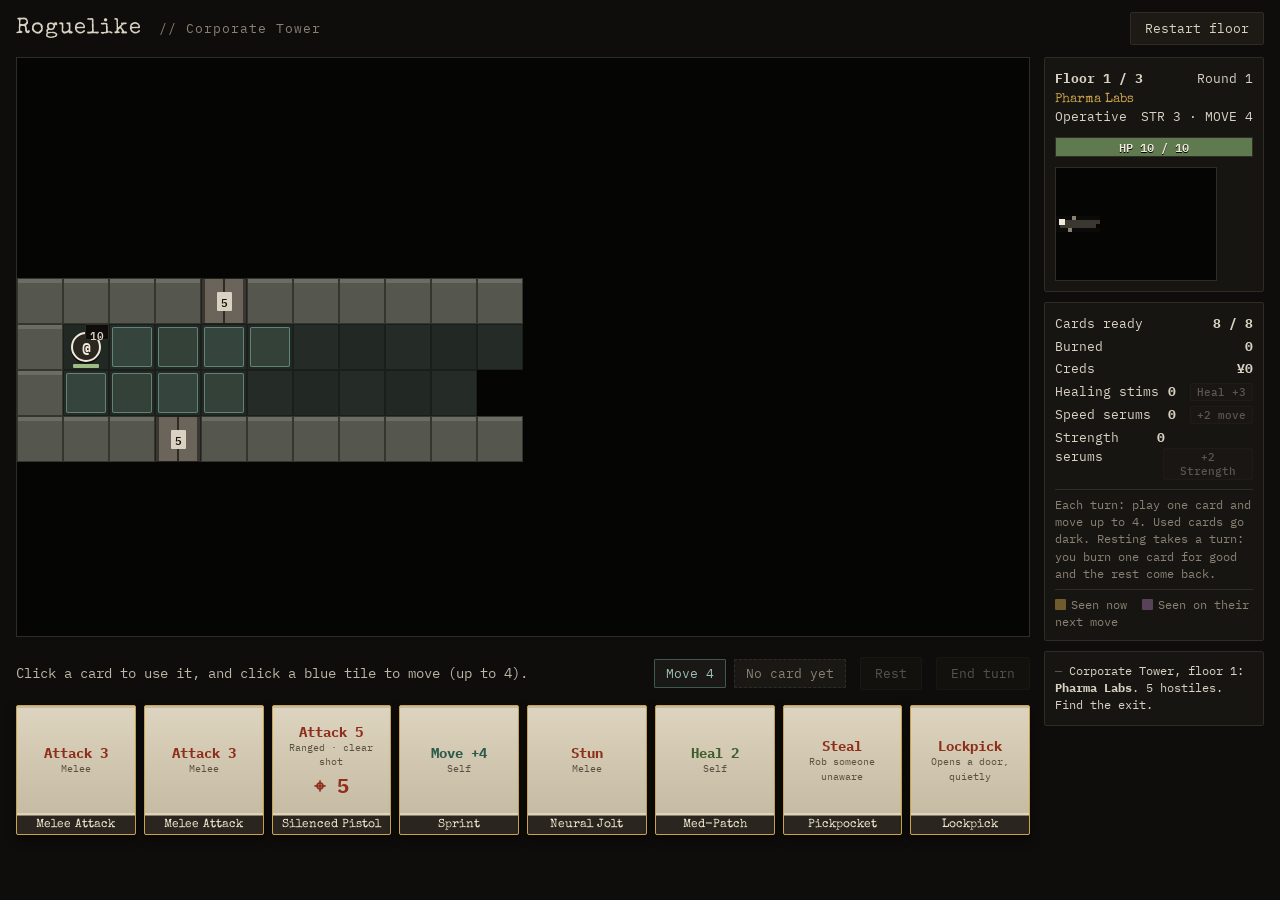
==== index.html @ 81853924 "Split your move over several clicks within a turn Co-Authored-By: Claude Opus 5.5 <noreply@anthropic" ====
<!doctype html>
<html lang="en">
<head>
<meta charset="utf-8">
<meta name="viewport" content="width=device-width, initial-scale=1">
<title>Roguelike</title>
<link rel="preconnect" href="https://fonts.googleapis.com">
<link rel="stylesheet" href="https://fonts.googleapis.com/css2?family=IBM+Plex+Mono:wght@400;500;600;700&family=Special+Elite&display=swap">
<style>
/* Look: a real corporate building seen from above, at night. Concrete, tile, steel; muted bone, rust,
   ochre and verdigris. Colour marks what matters (danger, your options); nothing glows for decoration.
   UI type reads like a typed company dossier. */
:root {
  --T: 46px;
  --bg: #0e0d0b;        /* night, outside the building */
  --panel: #171512;     /* dossier panels */
  --line: #2f2b25;      /* rules, borders */
  --ink: #d9d2c3;       /* bone: main text, you */
  --muted: #8a8172;     /* secondary text */
  --gold: #c9a24a;      /* ochre: picked / ready / loot */
  --blue: #6f9a8b;      /* verdigris: your movement */
  --red: #b5503a;       /* rust: attacks, danger */
  --plum: #7a5a7e;      /* what enemies will see next */
  --mono: "IBM Plex Mono", Consolas, ui-monospace, monospace;
  --type: "Special Elite", "Courier New", Courier, monospace;
  color-scheme: dark;
}
* { box-sizing: border-box; }
body { margin: 0; background: var(--bg); color: var(--ink); font: 14px/1.45 var(--mono); }
#app { max-width: 1400px; margin: 0 auto; padding: 12px 16px; }
header { display: flex; align-items: baseline; gap: 16px; margin-bottom: 12px; }
h1 { font: 400 22px var(--type); margin: 0; letter-spacing: 1px; color: var(--ink); }
h1 span { color: var(--muted); font: 400 13px var(--mono); margin-left: 10px; letter-spacing: 1px; }
.spacer { flex: 1; }

button { font: 13px var(--mono); border-radius: 2px; border: 1px solid var(--line); background: #1d1a16; color: var(--ink); padding: 7px 14px; cursor: pointer; }
button:hover:not(:disabled) { background: #26221c; border-color: var(--muted); }
button:focus-visible { outline: 2px solid var(--gold); outline-offset: 2px; }
button.primary { background: var(--gold); color: #17130a; border-color: var(--gold); font-weight: 600; letter-spacing: .5px; }
button.primary:hover:not(:disabled) { background: #d8b45e; }
button:disabled { opacity: .35; cursor: default; }

/* Board, action bar and cards fill the left; map, stats and log sit in a narrow column on the right. */
#layout { display: grid; grid-template-columns: minmax(0, 1fr) 220px; gap: 14px; align-items: start; }
#viewport { position: relative; width: 100%; height: max(300px, calc(100vh - 320px)); overflow: hidden; background: #0b0a09; border: 1px solid var(--line); }
#board { position: absolute; left: 0; top: 0; display: grid; user-select: none; transition: transform .18s ease-out; }
.tile { width: var(--T); height: var(--T); position: relative; }
.void { background: #0b0a09; }
/* Default: worn office linoleum and poured concrete walls (the light top edge reads as wall height). */
.floor { background: #23211d; box-shadow: inset 0 0 0 1px #1b1916; }
.floor.alt { background: #25231f; }
.wall { background: linear-gradient(#5a564f 0 5px, #46433d 5px); box-shadow: inset 0 0 0 1px #2c2a26; }

/* Floor themes: the building is ordinary; what gets made on each floor is not. */
.theme-pharma .floor { background: #222823; box-shadow: inset 0 0 0 1px #1a1f1b; }
.theme-pharma .floor.alt { background: #252b26; }
.theme-pharma .wall { background: linear-gradient(#6b6d64 0 5px, #55574f 5px); box-shadow: inset 0 0 0 1px #33352f; }
/* Chemical vats: the one thing allowed to glow, because what's inside is not natural. */
.theme-pharma .prop::before { content: ''; position: absolute; inset: 6px; border-radius: 50%; background: radial-gradient(circle at 40% 35%, #b6ff5a, #2fae4a 45%, #0d3a1e 75%); box-shadow: 0 0 0 3px #5d5e57, 0 0 14px rgba(140,255,90,.5); }
.theme-weapons .floor { background: radial-gradient(circle at 70% 30%, #1f1d1a 0 10%, transparent 11%), #2a2724; box-shadow: inset 0 0 0 1px #211f1c; }
.theme-weapons .floor.alt { background: #2c2926; }
.theme-weapons .wall { background: linear-gradient(#5b4a3d 0 5px, #46392f 5px); box-shadow: inset 0 0 0 1px #2a221c; }
/* Munitions crates: olive wood, stencilled stripe. */
.theme-weapons .prop::before { content: ''; position: absolute; inset: 5px; border-radius: 1px; background: linear-gradient(#4d4d2f 0 40%, #c9a24a 40% 52%, #4d4d2f 52%); box-shadow: inset 0 0 0 2px #2f2f1c, 0 2px 0 rgba(0,0,0,.5); }
.theme-droids .floor { background: repeating-linear-gradient(90deg, #24262a 0 3px, #1c1e21 3px 6px); }
.theme-droids .floor.alt { background: repeating-linear-gradient(0deg, #24262a 0 3px, #1c1e21 3px 6px); }
.theme-droids .wall { background: linear-gradient(#5c6066 0 5px, transparent 5px), repeating-linear-gradient(90deg, #45484d 0 4px, #3c3f44 4px 8px); box-shadow: inset 0 0 0 1px #2a2c30; }
/* Dormant droid husks: dull steel, one dim eye. */
.theme-droids .prop::before { content: ''; position: absolute; inset: 7px; border-radius: 40% 40% 20% 20%; background: linear-gradient(#5d6168, #33363b); box-shadow: inset 0 0 0 2px #6d7178, 0 2px 0 rgba(0,0,0,.5); }
.theme-droids .prop::after { content: ''; position: absolute; left: 50%; top: 40%; width: 8px; height: 3px; margin-left: -4px; border-radius: 1px; background: #8a3a2c; }

.tile.vat { display: grid; place-items: center; }
.tile.vat span { position: relative; z-index: 1; font: 600 11px var(--mono); color: #17130a; background: var(--ink); padding: 0 4px; border-radius: 1px; }
/* Steel door in its frame. */
#board .tile.door { background: linear-gradient(90deg, #3a3631 0 4px, #6a645a 4px 48%, #2e2b27 48% 52%, #6a645a 52% calc(100% - 4px), #3a3631 calc(100% - 4px)); box-shadow: inset 0 0 0 1px #24211d; display: grid; place-items: center; }
.tile.door span { font: 600 11px var(--mono); color: #17130a; background: var(--ink); padding: 0 4px; border-radius: 1px; position: relative; z-index: 1; }
.tile.drop { display: grid; place-items: center; }
.tile.drop-stim span, .tile.drop-speed span, .tile.drop-strength span { width: 18px; height: 8px; border-radius: 4px; background: linear-gradient(90deg, var(--pc) 50%, #cfc8b8 50%); box-shadow: 0 1px 0 rgba(0,0,0,.6); transform: rotate(-30deg); }
.tile.drop-stim { --pc: #7fa36a; }
.tile.drop-speed { --pc: #6f9a8b; }
.tile.drop-strength { --pc: #b5503a; }
.tile.drop-gunmod span { width: 18px; height: 10px; border-radius: 1px; background: #8a7a4a; box-shadow: inset 0 0 0 2px #3b3220, 0 1px 0 rgba(0,0,0,.6); }
/* Loot lying in a room shows what it is: a card, a coin (creds), or a vial coloured by potion. */
.tile.loot { display: grid; place-items: center; }
.tile.loot-card span { width: 13px; height: 17px; border-radius: 1px; background: linear-gradient(#ddd4bf 0 70%, #2a251e 70%); box-shadow: 0 0 0 1px #c9a24a, 0 2px 0 rgba(0,0,0,.6); transform: rotate(-8deg); }
.tile.loot-creds span { width: 16px; height: 16px; border-radius: 50%; background: radial-gradient(circle at 40% 35%, #e3c06a, #a37d2c); box-shadow: inset 0 0 0 1px #6b5220, 0 2px 0 rgba(0,0,0,.6); font: 700 10px/16px var(--mono); color: #3b2d10; text-align: center; }
.tile.loot-stim span, .tile.loot-speed span, .tile.loot-strength span { width: 18px; height: 8px; border-radius: 4px; background: linear-gradient(90deg, var(--pc) 50%, #cfc8b8 50%); box-shadow: 0 1px 0 rgba(0,0,0,.6); transform: rotate(-30deg); }
.tile.loot-stim { --pc: #7fa36a; }
.tile.loot-speed { --pc: #6f9a8b; }
.tile.loot-strength { --pc: #b5503a; }
.floorname { font: 400 13px var(--type); color: var(--gold); margin-top: 2px; }
#minimap { display: block; margin-top: 10px; image-rendering: pixelated; border: 1px solid var(--line); max-width: 100%; }
.tile::after { content: ''; position: absolute; inset: 3px; border-radius: 2px; pointer-events: none; }
/* Stairwell out of the floor. */
#board .tile.exit { background: repeating-linear-gradient(0deg, #4a463f 0 5px, #2b2824 5px 9px); box-shadow: inset 0 0 0 2px #7fa36a; display: grid; place-items: center; }
.tile.exit span { font: 700 10px var(--mono); letter-spacing: 1px; color: #e6e0d2; background: #2e3a28; padding: 0 3px; pointer-events: none; }
#board .tile.exit.locked { box-shadow: inset 0 0 0 2px var(--red); }
.tile.exit.locked span { background: #4a2219; font-size: 9px; letter-spacing: .5px; }
.tile.seen::before { content: ''; position: absolute; inset: 0; background: rgba(201,162,74,.16); box-shadow: inset 0 0 0 1px rgba(201,162,74,.22); pointer-events: none; }
.tile.next::before { content: ''; position: absolute; inset: 0; background: rgba(122,90,126,.3); box-shadow: inset 0 0 0 1px rgba(122,90,126,.55); pointer-events: none; }
.tile.reach { cursor: pointer; }
.tile.reach::after { background: rgba(111,154,139,.22); box-shadow: inset 0 0 0 1px rgba(111,154,139,.75); }
.tile.range::after { background: rgba(181,80,58,.12); }
.tile.target { cursor: crosshair; }
.tile.target::after { background: rgba(181,80,58,.32); box-shadow: inset 0 0 0 2px var(--red); }
.tile.preview { cursor: crosshair; }
.tile.preview::after { background: rgba(181,80,58,.45); box-shadow: inset 0 0 0 2px #d98a72; }

#fx { position: absolute; inset: 0; pointer-events: none; }
.unit { position: absolute; width: var(--T); height: var(--T); transition: left .14s linear, top .14s linear, transform .1s ease-out, opacity .35s; z-index: 2; }
/* People seen from above: a dark body with a coloured rim and their letter. */
.token { position: absolute; inset: 8px; border-radius: 50%; display: grid; place-items: center; font: 700 15px var(--mono); color: var(--c); background: #15130f; border: 2px solid var(--c); box-shadow: 0 2px 0 rgba(0,0,0,.6); }
.token b { font-weight: 700; }
.unit.player .token { background: #2a2620; color: #f1ead9; border-color: #f1ead9; }
.eye { position: absolute; left: 50%; top: 50%; width: 0; height: 0; border-left: 5px solid transparent; border-right: 5px solid transparent; border-bottom: 8px solid var(--gold); transform: translate(-50%, -50%) rotate(var(--rot)) translateY(-19px); transition: transform .15s; z-index: 1; }
.unit.aware .eye { border-bottom-color: var(--red); }
.unit.haskey::after { content: 'KEY'; position: absolute; left: -3px; bottom: 7px; padding: 0 3px; border-radius: 1px; background: var(--gold); color: #17130a; font: 700 9px/14px var(--mono); letter-spacing: .5px; z-index: 2; }
.ok { color: #9dbb84; }
.mini-btn { padding: 1px 6px; margin-left: 6px; font: 500 11px var(--mono); }
.buff { font: 500 11px var(--mono); color: #9dbb84; margin: -1px 0 3px; }
.unit.acting .token { box-shadow: 0 0 0 3px var(--ink); }
.unit.hit .token { animation: shake .3s; }
.unit.dead { opacity: 0; }
.hp { position: absolute; left: 10px; right: 10px; bottom: 2px; height: 4px; background: rgba(0,0,0,.7); border-radius: 1px; overflow: hidden; }
.hp i { display: block; height: 100%; background: #9dbb84; transition: width .2s; }
.hpnum { position: absolute; right: 0; top: 0; min-width: 18px; height: 16px; padding: 0 4px; border-radius: 1px; background: #0e0d0b; border: 1px solid var(--line); font: 600 11px var(--mono); display: grid; place-items: center; z-index: 1; }
@keyframes shake { 0%,100% { translate: 0; } 25% { translate: -4px; filter: brightness(1.8); } 75% { translate: 4px; } }

.intent { position: absolute; transform: translate(-50%, calc(-100% + 8px)); background: #1d1a16; color: var(--ink); border: 1px solid #4a4339; border-radius: 1px; padding: 2px 7px; font: 11px/1.25 var(--mono); white-space: nowrap; text-align: center; box-shadow: 0 2px 6px rgba(0,0,0,.6); z-index: 10; transition: left .14s linear, top .14s linear; }
.intent:empty { display: none; }
.intent span { display: block; }
.intent .m { color: #9fc0b3; }
.intent .idle { color: var(--muted); font-style: italic; }
.intent .a { color: #e07a60; font-weight: 600; }
.intent small { color: var(--gold); }
.intent.acting { border-color: var(--gold); }
.intent .stun { color: var(--gold); font-weight: 600; }

.float { position: absolute; transform: translate(-50%, -50%); font: 700 19px var(--mono); pointer-events: none; animation: rise .9s ease-out forwards; z-index: 20; text-shadow: 0 2px 0 #000, 0 0 4px #000; }
.float.dmg { color: #e07a60; }
.float.alert { color: var(--gold); font-size: 28px; }
.float.heal { color: #9dbb84; }
.float.stun { color: var(--gold); font-size: 15px; }
@keyframes rise { from { opacity: 1; margin-top: 0; } to { opacity: 0; margin-top: -36px; } }
.shot { position: absolute; width: 12px; height: 3px; border-radius: 1px; background: #e6dcc0; transform: translate(-50%, -50%); transition: left .2s linear, top .2s linear; z-index: 15; }

#side { display: flex; flex-direction: column; gap: 10px; position: sticky; top: 12px; font-size: 13px; }
#side .panel { padding: 10px; }
.panel { background: var(--panel); border: 1px solid var(--line); border-radius: 2px; padding: 12px; }
.row { display: flex; justify-content: space-between; padding: 2px 0; }
.hpbig { position: relative; height: 20px; margin-top: 8px; background: #0e0d0b; border: 1px solid var(--line); overflow: hidden; }
.hpbig i { position: absolute; inset: 0 auto 0 0; background: #5f7a4f; transition: width .25s; }
.hpbig span { position: relative; display: block; text-align: center; font: 600 12px/18px var(--mono); color: #f1ead9; text-shadow: 0 1px 0 #000; }
.mini { color: var(--muted); font-size: 12px; margin: 0 0 4px; }
.lost { color: #e07a60; }
.note { color: var(--muted); font-size: 12px; margin-top: 6px; border-top: 1px solid var(--line); padding-top: 6px; }
.key { display: inline-block; width: 11px; height: 11px; margin: 0 5px -1px 0; border-radius: 1px; }
.key.seen { background: rgba(201,162,74,.5); }
.key.next { background: rgba(122,90,126,.65); margin-left: 8px; }
.log { font: 12px/1.4 var(--mono); color: var(--muted); max-height: 190px; overflow: hidden; }
.log div::before { content: '— '; color: #5a5348; }
.log div { padding: 1px 0; }
.log div:last-child { color: var(--ink); }

#bar { display: flex; align-items: center; gap: 14px; margin: 14px 0 10px; min-height: 44px; flex-wrap: wrap; }
.hint { flex: 1; color: #bdb5a6; min-width: 260px; }
.hint b { color: var(--ink); font-weight: 600; }
.chips { display: flex; gap: 8px; flex-wrap: wrap; }
.chip { padding: 5px 11px; border-radius: 1px; border: 1px solid var(--line); background: #1a1814; font: 13px var(--mono); }
.chip.atk { border-color: #6e3a2c; color: #e07a60; }
.chip.mv { border-color: #3e5a50; color: #9fc0b3; }
.chip.used { opacity: .4; }
.chip.empty { color: var(--muted); border-style: dashed; }

/* All cards on one row: they shrink to fit instead of wrapping. Cards look like worn index cards. */
#hand { display: flex; gap: 8px; flex-wrap: nowrap; min-height: 132px; }
#hand .card { flex: 1 1 0; min-width: 0; max-width: 136px; height: 130px; }
#hand .card .name { font-size: 12px; white-space: nowrap; overflow: hidden; text-overflow: ellipsis; }
#hand .card .big { font-size: 14px; }
#hand .card .sub { font-size: 10px; }
#hand.locked .card { pointer-events: none; }
/* Cards are worn paper index cards: light faces with dark ink, so they stand out from the dark board. */
.card { width: 136px; height: 150px; border-radius: 2px; background: #cfc5ae; color: #1e1a14; display: flex; flex-direction: column; overflow: hidden; border: 1px solid #8a7f68; box-shadow: 0 4px 10px rgba(0,0,0,.5); cursor: pointer; transition: transform .12s, border-color .12s, filter .2s, opacity .2s; }
.card:hover { transform: translateY(-3px); border-color: #efe6cf; }
.half { flex: 1; padding: 6px; display: flex; flex-direction: column; align-items: center; justify-content: center; border: 2px solid transparent; background: linear-gradient(#ddd4bf, #c6bba3); }
.card.sel { border-color: var(--gold); }
.card.sel .half { border-color: #a37d2c; background: linear-gradient(#ecd9a4, #d6bd7c); }
.card.used { filter: brightness(.45) grayscale(.7); cursor: default; }
.card.used:hover { transform: none; border-color: #8a7f68; }
#hand.burning .card { filter: none; cursor: pointer; }
#hand.burning .card.sel, #hand.burning .card.sel .half { border-color: var(--red); }
#hand.burning .card.sel .half { background: linear-gradient(#e2b7a6, #c98f78); }
/* Turn state at a glance: ready cards pulse while you still need to pick; the row fades once it's used. */
#hand.choose .card:not(.used) { border-color: var(--gold); animation: pick-pulse 1.6s ease-in-out infinite; }
#hand.done .card { opacity: .35; filter: saturate(.4); cursor: default; }
#hand.done .card:hover { transform: none; }
@keyframes pick-pulse { 50% { border-color: #f0d38a; filter: brightness(1.18); } }
button.ready { animation: end-pulse 1.3s ease-in-out infinite; }
@keyframes end-pulse { 50% { background: #e3c06a; box-shadow: 0 0 0 3px rgba(201,162,74,.35); } }
@media (prefers-reduced-motion: reduce) { #hand.choose .card, button.ready { animation: none; } }
.name { text-align: center; font: 400 13px var(--type); background: #2a251e; color: #efe6cf; padding: 3px; border-top: 1px solid #8a7f68; }
.big { font: 700 15px var(--mono); color: #8e2f1c; }
.big.heal { color: #3f5f2c; }
.big.dash { color: #2c5a4b; }
.sub { font-size: 11px; color: #5a5040; text-align: center; }
.sub.heal { color: #3f5f2c; font-weight: 600; font-size: 12px; }
.rangeicon { font: 700 20px var(--mono); margin-top: 2px; color: #8e2f1c; }
.diag { display: grid; grid-template-columns: repeat(5, 9px); gap: 2px; margin-top: 5px; }
.diag i { width: 9px; height: 9px; background: rgba(30,26,20,.1); border-radius: 1px; }
.diag i.me { background: #1e1a14; }
.diag i.hit { background: #8e2f1c; }
.diag i.opt { background: rgba(142,47,28,.4); }

#toast { position: fixed; top: 18px; left: 50%; transform: translateX(-50%); background: var(--panel); border: 1px solid #4a4339; box-shadow: 0 6px 20px rgba(0,0,0,.6); padding: 10px 16px; border-radius: 2px; opacity: 0; transition: opacity .2s; pointer-events: none; z-index: 50; }
#toast.show { opacity: 1; }
#modal { position: fixed; inset: 0; background: rgba(8,7,6,.8); display: grid; place-items: center; z-index: 60; }
#modal[hidden] { display: none; }
#modal .box { background: var(--panel); border: 1px solid #4a4339; padding: 24px 28px; border-radius: 2px; text-align: center; min-width: 300px; box-shadow: 0 20px 50px rgba(0,0,0,.7); }
#modal h2 { margin: 0 0 8px; font: 400 26px var(--type); color: var(--ink); }
#modal p { color: #bdb5a6; margin: 0 0 18px; }
#modal .box.wide { max-width: min(820px, calc(100vw - 32px)); }
.keep-grid { display: flex; flex-wrap: wrap; gap: 10px; justify-content: center; margin-bottom: 10px; }
.keep-grid .card.dropped { filter: brightness(.4) grayscale(.8); }
.keep-grid .card.dropped:hover { filter: brightness(.65) grayscale(.5); }
.keep-count { font: 600 14px var(--mono); color: var(--gold) !important; margin: 0 0 12px !important; }
#modal .reward { display: flex; justify-content: center; margin: -6px 0 20px; pointer-events: none; }
#modal .reward .card { border-color: var(--gold); }

/* Darkness: never seen is black; seen before but out of sight is remembered, dim and colourless. */
.tile.fog { filter: brightness(.42) saturate(.5); }
.tile.unseen { background: #050504 !important; box-shadow: none !important; filter: none; }
.tile.unseen > * { visibility: hidden; }
.tile.unseen::before { display: none; }
.tile.unseen:not(.reach)::after { display: none; }

/* Office furniture, searchable from the next tile. Desks: wood-effect top with a monitor; cabinets: steel drawers. */
.tile.desk::before { content: ''; position: absolute; inset: 6px 4px; border-radius: 1px; background: #5a4a38; box-shadow: inset 0 0 0 1px #3a2f23, 0 2px 0 rgba(0,0,0,.5); }
.tile.desk::after { content: ''; position: absolute; left: 14px; top: 10px; width: 18px; height: 12px; border-radius: 1px; background: #4f6b62; box-shadow: 0 0 0 2px #1d1b18, 0 0 6px rgba(111,154,139,.45); right: auto; bottom: auto; }
.tile.desk.searched::after { background: #1f2422; box-shadow: 0 0 0 2px #1d1b18; }
.tile.cabinet::before { content: ''; position: absolute; inset: 4px 8px; border-radius: 1px; background: repeating-linear-gradient(#6b6e70 0 8px, #4a4c4e 8px 10px); box-shadow: inset 0 0 0 1px #3a3c3e, 0 2px 0 rgba(0,0,0,.5); }
.tile.cabinet.searched::before { background: repeating-linear-gradient(#6b6e70 0 8px, #4a4c4e 8px 10px), #6b6e70; transform: translateY(3px); }
.tile.desk, .tile.cabinet { cursor: zoom-in; }

/* What you read when you search. */
.doc { text-align: left; max-width: 46ch; margin: 0 auto 18px; padding: 14px 16px; border-radius: 1px; font: 13px/1.55 var(--mono); }
.doc p { margin: 8px 0 0; color: inherit; }
.doc-head { font-weight: 600; padding-bottom: 8px; border-bottom: 1px solid currentColor; }
.doc.mail { background: #101512; color: #9fc0b3; border: 1px solid #2c3a34; }
.doc.paper { background: #d8cfb9; color: #2a251e; font-family: var(--type); }

/* Bodies: a dark stain and a slumped shape in the enemy's colour; greyed out once searched. A searched body keeps no KEY tag. */
.corpse { position: absolute; width: var(--T); height: var(--T); z-index: 1; pointer-events: none; }
.corpse::before { content: ''; position: absolute; inset: 9px 6px 7px 8px; border-radius: 45% 55% 40% 60%; background: radial-gradient(ellipse at 50% 55%, rgba(90,18,14,.85), rgba(60,12,10,0) 70%); }
.corpse::after { content: ''; position: absolute; left: 12px; top: 17px; width: 22px; height: 10px; border-radius: 5px; background: #2a2620; border: 2px solid var(--c); transform: rotate(-24deg); opacity: .9; }
.corpse.searched::after { border-color: #5a5348; opacity: .6; }
.corpse.haskey:not(.searched)::before { box-shadow: 0 0 0 2px var(--gold); }

/* Keycard door: heavy steel with a card reader; red light until you hold a keycard, then green. */
#board .tile.keydoor { background: linear-gradient(90deg, #2e2b27 0 4px, #55504a 4px calc(100% - 4px), #2e2b27 calc(100% - 4px)); box-shadow: inset 0 0 0 1px #1d1b18; cursor: pointer; }
.tile.keydoor::before { content: ''; position: absolute; left: 50%; top: 50%; width: 12px; height: 16px; margin: -8px 0 0 -6px; border-radius: 1px; background: #1d1b18; box-shadow: inset 0 0 0 1px #6b6253; }
.tile.keydoor::after { content: ''; position: absolute; left: 50%; top: 50%; width: 6px; height: 4px; margin: -5px 0 0 -3px; right: auto; bottom: auto; border-radius: 1px; background: #c0392b; box-shadow: 0 0 6px #c0392b; }
.tile.keydoor.unlockable::after { background: #7fbf5a; box-shadow: 0 0 6px #7fbf5a; }

/* Floor plan: rooms you haven't been in yet show as a dim blueprint, without what's inside. */
.tile.planned { filter: brightness(.3) grayscale(1); }
.tile.planned > * { visibility: hidden; }
.tile.planned::before, .tile.planned:not(.reach)::after { display: none; }
/* Wall safe: heavy steel box with a dial; a crack of light once it's open. */
.tile.safe::before { content: ''; position: absolute; inset: 7px; border-radius: 2px; background: linear-gradient(#5d6066, #3a3c40); box-shadow: inset 0 0 0 2px #2a2c30, 0 2px 0 rgba(0,0,0,.5); }
.tile.safe::after { content: ''; position: absolute; left: 50%; top: 50%; width: 12px; height: 12px; margin: -6px 0 0 -6px; right: auto; bottom: auto; border-radius: 50%; background: radial-gradient(circle, #c9a24a 0 25%, #8a8172 30% 60%, #3a3c40 65%); }
.tile.safe.searched::before { background: linear-gradient(90deg, #3a3c40 0 70%, #c9a24a 70% 74%, #1d1b18 74%); }
.tile.safe { cursor: pointer; }
/* Keypad door: steel door with an amber keypad. */
#board .tile.codedoor { background: linear-gradient(90deg, #2e2b27 0 4px, #5a554d 4px calc(100% - 4px), #2e2b27 calc(100% - 4px)); box-shadow: inset 0 0 0 1px #1d1b18; cursor: pointer; }
.tile.codedoor::before { content: ''; position: absolute; left: 50%; top: 50%; width: 14px; height: 16px; margin: -8px 0 0 -7px; border-radius: 1px; background: repeating-linear-gradient(90deg, #c9a24a 0 3px, #1d1b18 3px 5px); box-shadow: 0 0 0 2px #1d1b18; opacity: .9; }
.keypad { display: block; margin: 0 auto 14px; width: 9ch; padding: 8px 10px; font: 600 22px var(--mono); letter-spacing: 6px; text-align: center; background: #0e0d0b; color: var(--gold); border: 1px solid #4a4339; border-radius: 2px; }
.keypad.wrong { animation: shake .3s; border-color: var(--red); }
.known-codes { display: flex; flex-wrap: wrap; gap: 6px; justify-content: center; margin-bottom: 16px; }
.keypad-hint { font-size: 12px; }
</style>
</head>
<body>
<div id="app">
  <header>
    <h1>Roguelike <span>// Corporate Tower</span></h1>
    <div class="spacer"></div>
    <button data-act="restart">Restart floor</button>
  </header>
  <div id="layout">
    <main id="main">
      <div id="viewport"><div id="board"></div></div>
      <div id="bar"></div>
      <div id="hand"></div>
    </main>
    <aside id="side"></aside>
  </div>
</div>
<div id="toast"></div>
<div id="modal" hidden></div>

<script>
// ---------- Tuning ----------
const T = 46;
const MAX_HP = 10;

// Attack shapes, written facing "up" (y = -1). Rotated to face the chosen direction.
const SHAPES = {
  arc:  [[-1, -1], [0, -1], [1, -1]],
  line: [[0, -1], [0, -2], [0, -3]],
  cone: [[0, -1], [-1, -2], [0, -2], [1, -2]],
};
const SHAPE_NAMES = { arc: 'Sweep', line: 'Pierce', cone: 'Cone', ring: 'Whirl' };

// How many cards you start every floor with.
const DECK_SIZE = 8;

// Each card is one action. 'self' actions need no target: heal restores HP, move gives extra steps this turn.
// Cards every character starts with: a stun (enemy skips its next turn and can't see), a heal,
// a pickpocket (rob an enemy that hasn't spotted you) and a lockpick (open an adjacent door quietly).
const SHARED_CARDS = [
  { id: 5, name: 'Neural Jolt', action: { type: 'melee', dmg: 0, stun: 1 } },
  { id: 6, name: 'Med-Patch',   action: { type: 'self', heal: 2 } },
  { id: 7, name: 'Pickpocket',  action: { type: 'melee', dmg: 0, steal: true } },
  { id: 8, name: 'Lockpick',    action: { type: 'melee', dmg: 0, pick: true } },
];

// You, the operative. strength = damage of the basic Melee Attack card, move = free steps every turn.
const OPERATIVE = { name: 'Operative', strength: 3, move: 4 };

// Starting deck: 2 Melee Attacks, a silenced pistol, a sprint (a second move: your Move again) and the shared cards above.
// move: 'base' means as many extra steps as your Move stat; moveBonus adds steps on top.
const startingDeck = ch => [
  ...[1, 2].map(id => ({ id, name: 'Melee Attack', action: { type: 'melee', dmg: ch.strength, str: true } })),
  { id: 3, name: 'Silenced Pistol', action: { type: 'ranged', dmg: 5, range: 5 } },
  { id: 4, name: 'Sprint',          action: { type: 'self', move: 'base' } },
  ...SHARED_CARDS,
];

// After each floor you get one random card from here that you don't already own.
const REWARD_CARDS = [
  { id: 11, name: 'Mono-Katana',  action: { type: 'melee', dmg: 4 } },
  { id: 12, name: 'Smartpistol',  action: { type: 'ranged', dmg: 2, range: 4 } },
  { id: 13, name: 'Arc Blade',    action: { type: 'shape', shape: 'arc', dmg: 3 } },
  { id: 14, name: 'Rail Spike',   action: { type: 'shape', shape: 'line', dmg: 3 } },
  { id: 15, name: 'EMP Pulse',    action: { type: 'shape', shape: 'ring', dmg: 0, stun: 1 } },
  { id: 16, name: 'Smart Rifle',  action: { type: 'ranged', dmg: 3, range: 5 } },
  { id: 17, name: 'Overclock',    action: { type: 'self', move: 'base', moveBonus: 2 } },
  { id: 18, name: 'Scattergun',   action: { type: 'shape', shape: 'cone', dmg: 2 } },
  { id: 20, name: 'Taser Dart',   action: { type: 'ranged', dmg: 0, stun: 1, range: 4 } },
  { id: 21, name: 'Nano-Stim',    action: { type: 'self', heal: 4 } },
];

// What a successful pickpocket finds (the rest of the time: nothing). A potion is one of the three below, equally likely.
const LOOT_ODDS = { card: 0.15, creds: 0.3, potion: 0.3 };
const STIM_HEAL = 3;

// Serums: drink one and the bonus lasts this turn plus the next ones, `turns` turns in all.
// The strength serum raises your basic Strength, so it boosts Melee Attacks (the cards that use Strength).
const SERUMS = {
  speed:    { name: 'Speed serum',    bonus: 2, desc: 'move',     turns: 3 },
  strength: { name: 'Strength serum', bonus: 2, desc: 'Strength', turns: 5 },
};

// Every hit (yours and enemies') has this chance to land 1 off its listed damage, half up and half down.
const DMG_VARIANCE = 0.5;
const rollDmg = n => {
  if (n <= 0) return 0;
  const r = Math.random();
  return Math.max(1, n + (r < DMG_VARIANCE / 2 ? -1 : r < DMG_VARIANCE ? 1 : 0));
};

// Doors ('+' on the map) block movement and sight until smashed (DOOR_HP) or lockpicked.
const DOOR_HP = 5;

// Furniture you can smash with damaging attacks, per floor theme. Each one leaves a pickup on its tile:
// walk over it to take it. Floors not listed here have furniture that can't be broken.
const BREAKABLES = {
  pharma:  { name: 'vat',   hp: 4, drop: 'potion' },
  weapons: { name: 'crate', hp: 6, drop: 'gunmod' },
};

// Gun mods (from crates) add +1 damage each to every gun card (ranged attacks), up to GUN_MOD_MAX.
const GUN_MOD_MAX = 3;
const gunBonus = s => s.type === 'ranged' && s.dmg > 0 ? run.gunMods : 0;

// Floors (0-based) whose exit is locked until you take the keycard from the enemy carrying it.
const KEYCARD_FLOORS = new Set([1, 2]);

// Hitting an enemy that hasn't spotted you multiplies the damage.
const BACKSTAB_MULT = 2;

// Each round an alerted enemy rolls one of its intents. atk 0 = move only. range = ranged attack.
// Unaware enemies patrol `patrol` steps per turn (0 = stands guard and turns), seeing `vision` tiles ahead.
const ENEMY_TYPES = {
  g: { name: 'Ganger',   glyph: 'G', hp: 6,  color: '#b5563a', vision: 4, patrol: 2, intents: [{ move: 3, atk: 2 }, { move: 2, atk: 3 }, { move: 4, atk: 1 }] },
  d: { name: 'Drone',    glyph: 'D', hp: 4,  color: '#a8925a', vision: 5, patrol: 2, intents: [{ move: 2, atk: 2, range: 4 }, { move: 1, atk: 3, range: 5 }, { move: 3, atk: 1, range: 4 }] },
  e: { name: 'Enforcer', glyph: 'E', hp: 10, color: '#8a6a8e', vision: 3, patrol: 0, intents: [{ move: 2, atk: 4 }, { move: 1, atk: 5 }, { move: 4, atk: 0 }] },
};

// The corporate tower: three generated floors. Each floor is one rectangular office building: a grid of
// two-wide corridors, with the blocks between them cut into rooms by walls one tile thick. A fixed seed means
// the same layout every time you play that floor. vCorridors = north-south corridors crossing the east-west
// one, extraDoors = chance each extra wall between two spaces also gets a door (more routes around),
// enemyChance / lootChance = chance a room has a person / a cache, guards = extra corridor patrols, mix = enemy letters,
// loot = odds for what a cache holds.
// Walking distance from the start to the exit: about 15 turns at Move 3.
const EXIT_STEPS = 45;

const FLOORS = [
  { name: 'Pharma Labs',     theme: 'pharma',  cache: 'a medicine cabinet', seed: 1101, w: 40, h: 28, vCorridors: 2,
    extraDoors: 0.3, enemyChance: 0.35, lootChance: 0.6, guards: 1, mix: 'ggd',   loot: { card: 0.15, creds: 0.25, potion: 0.6 } },
  { name: 'Weapons Foundry', theme: 'weapons', cache: 'a weapons locker',   seed: 2202, w: 46, h: 30, vCorridors: 2,
    extraDoors: 0.3, enemyChance: 0.45, lootChance: 0.5, guards: 2, mix: 'gggde', loot: { card: 0.35, creds: 0.4, potion: 0.25 } },
  { name: 'Droid Assembly',  theme: 'droids',  cache: 'a parts bin',        seed: 3303, w: 50, h: 34, vCorridors: 3,
    extraDoors: 0.3, enemyChance: 0.45, lootChance: 0.45, guards: 3, mix: 'gddde', loot: { card: 0.2, creds: 0.45, potion: 0.35 } },
];

function mulberry32(a) {
  return () => {
    a = a + 0x6D2B79F5 | 0;
    let t = Math.imul(a ^ a >>> 15, 1 | a);
    t = t + Math.imul(t ^ t >>> 7, 61 | t) ^ t;
    return ((t ^ t >>> 14) >>> 0) / 4294967296;
  };
}

// Builds a floor as map rows: # wall, . floor, + door, o floor-themed furniture (blocks movement and sight),
// K desk with a computer and F filing cabinet (solid; search them from next door), $ loot cache,
// L keycard door, C keypad door, S wall safe, P player, X exit (the lift up), g/d/e enemies (ganger, drone, enforcer).
function generateFloor(f) {
  const rng = mulberry32(f.seed);
  const ri = (a, b) => a + Math.floor(rng() * (b - a + 1)), pick = a => a[Math.floor(rng() * a.length)];
  const W = f.w, H = f.h;
  const g = Array.from({ length: H }, (_, y) =>
    Array.from({ length: W }, (_, x) => x === 0 || y === 0 || x === W - 1 || y === H - 1 ? '#' : '.'));
  const wallLine = (x0, y0, x1, y1) => { for (let y = y0; y <= y1; y++) for (let x = x0; x <= x1; x++) g[y][x] = '#'; };

  // Corridors: one east-west through the middle and vCorridors north-south ones, all two tiles wide.
  const isCorr = Array.from({ length: H }, () => Array(W).fill(false));
  const hy = (H >> 1) - 1, vxs = [];
  for (let x = 1; x < W - 1; x++) isCorr[hy][x] = isCorr[hy + 1][x] = true;
  for (let k = 1; k <= f.vCorridors; k++) {
    const vx = Math.round(k * W / (f.vCorridors + 1)) - 1 + ri(-1, 1);
    vxs.push(vx);
    for (let y = 1; y < H - 1; y++) isCorr[y][vx] = isCorr[y][vx + 1] = true;
  }

  // Blocks between corridors: wall off each side that faces a corridor, then cut the rest into rooms.
  const split = (x0, y0, x1, y1) => {
    const w = x1 - x0 + 1, h = y1 - y0 + 1, canV = w >= 7, canH = h >= 7;
    if (!(w > 10 || h > 8 || (w * h > 45 && rng() < 0.5)) || (!canV && !canH)) return;
    if (canV && (!canH || w > h || (w === h && rng() < 0.5))) {
      const sx = ri(x0 + 3, x1 - 3);
      wallLine(sx, y0, sx, y1); split(x0, y0, sx - 1, y1); split(sx + 1, y0, x1, y1);
    } else {
      const sy = ri(y0 + 3, y1 - 3);
      wallLine(x0, sy, x1, sy); split(x0, y0, x1, sy - 1); split(x0, sy + 1, x1, y1);
    }
  };
  const segs = (n, cuts) => {
    const out = [];
    let a = 1;
    for (const c of cuts) { out.push([a, c - 1]); a = c + 2; }
    out.push([a, n - 2]);
    return out;
  };
  for (const [bx0, bx1] of segs(W, vxs)) for (const [by0, by1] of segs(H, [hy])) {
    let x0 = bx0, x1 = bx1, y0 = by0, y1 = by1;
    if (bx0 > 1) { wallLine(bx0, by0, bx0, by1); x0++; }
    if (bx1 < W - 2) { wallLine(bx1, by0, bx1, by1); x1--; }
    if (by0 > 1) { wallLine(bx0, by0, bx1, by0); y0++; }
    if (by1 < H - 2) { wallLine(bx0, by1, bx1, by1); y1--; }
    split(x0, y0, x1, y1);
  }

  // Label the open spaces: the corridor network is one space, every room is its own.
  const region = Array.from({ length: H }, () => Array(W).fill(-1)), spaces = [];
  for (let y = 1; y < H - 1; y++) for (let x = 1; x < W - 1; x++) {
    if (g[y][x] !== '.' || region[y][x] >= 0) continue;
    const id = spaces.length, cells = [[x, y]];
    region[y][x] = id;
    for (let i = 0; i < cells.length; i++) {
      const [cx, cy] = cells[i];
      for (const [dx, dy] of DIRS) {
        const nx = cx + dx, ny = cy + dy;
        if (g[ny][nx] === '.' && region[ny][nx] < 0) { region[ny][nx] = id; cells.push([nx, ny]); }
      }
    }
    const xs = cells.map(c => c[0]), ys = cells.map(c => c[1]);
    const x0 = Math.min(...xs), y0 = Math.min(...ys), x1 = Math.max(...xs), y1 = Math.max(...ys);
    spaces.push({ id, cells, corridor: cells.some(([cx, cy]) => isCorr[cy][cx]),
      x: x0, y: y0, w: x1 - x0 + 1, h: y1 - y0 + 1, cx: (x0 + x1) >> 1, cy: (y0 + y1) >> 1 });
  }

  // Doors go in straight wall tiles between two different spaces. Every space gets connected (a random
  // spanning tree), plus some extra connections for alternate routes. A quarter are open doorways.
  const cand = new Map();
  for (let y = 1; y < H - 1; y++) for (let x = 1; x < W - 1; x++) {
    if (g[y][x] !== '#') continue;
    for (const [dx, dy] of [[1, 0], [0, 1]]) {
      const a = region[y - dy][x - dx], b = region[y + dy][x + dx];
      if (a < 0 || b < 0 || a === b || g[y - dx][x - dy] !== '#' || g[y + dx][x + dy] !== '#') continue;
      const k = Math.min(a, b) + ',' + Math.max(a, b);
      if (!cand.has(k)) cand.set(k, []);
      cand.get(k).push([x, y]);
    }
  }
  const edges = [...cand.keys()];
  for (let i = edges.length - 1; i > 0; i--) { const j = Math.floor(rng() * (i + 1)); [edges[i], edges[j]] = [edges[j], edges[i]]; }
  const parent = spaces.map((_, i) => i), find = i => parent[i] === i ? i : (parent[i] = find(parent[i]));
  const degree = spaces.map(() => 0), used = new Set();
  const connect = k => {
    const [a, b] = k.split(',').map(Number);
    const [x, y] = pick(cand.get(k));
    g[y][x] = rng() < 0.75 ? '+' : '.';
    degree[a]++; degree[b]++; used.add(k);
  };
  for (const k of edges) {
    const [a, b] = k.split(',').map(Number), ra = find(a), rb = find(b);
    if (ra === rb && rng() >= f.extraDoors) continue;
    parent[ra] = rb;
    connect(k);
  }
  // Dead ends are fine for closets; anything bigger gets a second way out when its walls allow one.
  spaces.forEach((s, i) => {
    if (s.corridor || degree[i] !== 1 || s.w * s.h < 16) return;
    const extra = edges.find(k => !used.has(k) && k.split(',').map(Number).includes(i));
    if (extra) connect(extra);
  });

  // Start in the main corridor at the west end, with doors and branches in reach right away.
  // The exit goes in the room whose walking distance is closest to EXIT_STEPS.
  const rooms = spaces.filter(s => !s.corridor);
  const start = { cx: 1, cy: hy };
  const dist = Array.from({ length: H }, () => Array(W).fill(-1)), q = [[start.cx, start.cy]];
  dist[start.cy][start.cx] = 0;
  while (q.length) {
    const [x, y] = q.shift();
    for (const [dx, dy] of DIRS) {
      const nx = x + dx, ny = y + dy;
      if (g[ny][nx] === '#' || dist[ny][nx] >= 0) continue;
      dist[ny][nx] = dist[y][x] + 1; q.push([nx, ny]);
    }
  }
  const off = r => Math.abs(dist[r.cy][r.cx] - EXIT_STEPS);
  const exitRoom = rooms.filter(r => r !== start).reduce((a, b) => off(b) < off(a) ? b : a);
  g[start.cy][start.cx] = 'P';
  g[exitRoom.cy][exitRoom.cx] = 'X';

  // Keycard floors: every way into the lift room becomes a keycard door, plus up to two dead-end side rooms.
  // Only rooms you can do without are sealed, so a keycard door can never trap you.
  const openings = r => {
    const out = [];
    for (let x = r.x; x < r.x + r.w; x++) out.push([x, r.y - 1], [x, r.y + r.h]);
    for (let y = r.y; y < r.y + r.h; y++) out.push([r.x - 1, y], [r.x + r.w, y]);
    return out.filter(([x, y]) => g[y][x] === '+' || g[y][x] === '.');
  };
  if (KEYCARD_FLOORS.has(FLOORS.indexOf(f))) {
    for (const [x, y] of openings(exitRoom)) g[y][x] = 'L';
    const deadEnds = rooms.filter(r => r !== exitRoom && openings(r).length === 1);
    for (let i = 0; i < 2 && deadEnds.length; i++) {
      // (its one doorway may already be a keycard door, if it opens into the lift room)
      const o = openings(deadEnds.splice(Math.floor(rng() * deadEnds.length), 1)[0])[0];
      if (o) g[o[1]][o[0]] = 'L';
    }
  }
  // One room per floor gets keypad doors on all its ways in; the code is written down somewhere on the floor.
  // Only a room you can do without: with it sealed, every other room must still be reachable from the start.
  const reachableWithout = sealed => {
    const seenR = new Set([key(start.cx, start.cy)]), stack = [[start.cx, start.cy]];
    while (stack.length) {
      const [x, y] = stack.pop();
      for (const [dx, dy] of DIRS) {
        const nx = x + dx, ny = y + dy, k = key(nx, ny);
        if (g[ny][nx] === '#' || seenR.has(k)) continue;
        seenR.add(k); stack.push([nx, ny]);
      }
    }
    return rooms.every(r => r === sealed || seenR.has(key(r.cx, r.cy)));
  };
  for (const r of [...rooms].sort(() => rng() - 0.5)) {
    const ways = openings(r);
    if (r === exitRoom || !ways.length || ways.length > 2) continue;
    const before = ways.map(([x, y]) => g[y][x]);
    for (const [x, y] of ways) g[y][x] = '#';
    const ok = reachableWithout(r);
    ways.forEach(([x, y], i) => { g[y][x] = ok ? 'C' : before[i]; });
    if (ok) break;
  }
  const safeRooms = [...rooms].sort(() => rng() - 0.5).slice(0, ri(1, 2));

  const freeTile = r => {
    for (let i = 0; i < 60; i++) {
      const x = ri(r.x, r.x + r.w - 1), y = ri(r.y, r.y + r.h - 1);
      if (g[y][x] === '.') return [x, y];
    }
    return null;
  };
  // Lone blocks with open floor all around give cover but never block a doorway or cut a room in two.
  const loneSpot = r => {
    const x = ri(r.x + 1, r.x + r.w - 2), y = ri(r.y + 1, r.y + r.h - 2);
    for (let dy = -1; dy <= 1; dy++) for (let dx = -1; dx <= 1; dx++) if (g[y + dy][x + dx] !== '.') return null;
    return [x, y];
  };
  // A cabinet stands against a plain stretch of wall (no door beside it), and only if the room stays connected.
  const roomConnected = r => {
    const open = [];
    for (let y = r.y; y < r.y + r.h; y++) for (let x = r.x; x < r.x + r.w; x++) if (!'#oKFS'.includes(g[y][x])) open.push(key(x, y));
    if (!open.length) return true;
    const seenCells = new Set([open[0]]), stack = [open[0]];
    while (stack.length) {
      const [x, y] = unkey(stack.pop());
      for (const [dx, dy] of DIRS) {
        const k = key(x + dx, y + dy);
        if (open.includes(k) && !seenCells.has(k)) { seenCells.add(k); stack.push(k); }
      }
    }
    return seenCells.size === open.length;
  };
  const wallSpot = r => {
    const side = ri(0, 3);
    const x = side === 0 ? r.x : side === 1 ? r.x + r.w - 1 : ri(r.x, r.x + r.w - 1);
    const y = side === 2 ? r.y : side === 3 ? r.y + r.h - 1 : ri(r.y, r.y + r.h - 1);
    if (g[y][x] !== '.') return null;
    for (let dy = -1; dy <= 1; dy++) for (let dx = -1; dx <= 1; dx++) {
      const c = g[y + dy][x + dx];
      if ('+LC'.includes(c) || ((dx || dy) && c === '.' && (y + dy < r.y || y + dy >= r.y + r.h || x + dx < r.x || x + dx >= r.x + r.w))) return null;
    }
    return [x, y];
  };
  for (const r of rooms) {
    // Office furniture: desks with computers in the middle, a filing cabinet or two against the walls,
    // and a little of whatever this floor makes.
    const area = r.w * r.h;
    for (let i = 0; i < Math.max(1, Math.floor(area / 14)); i++) { const p = loneSpot(r); if (p) g[p[1]][p[0]] = 'K'; }
    for (let i = 0; i < (area >= 20 ? 2 : 1); i++) {
      const p = wallSpot(r);
      if (!p) continue;
      g[p[1]][p[0]] = 'F';
      if (!roomConnected(r)) g[p[1]][p[0]] = '.';
    }
    for (let i = 0; i < Math.floor(area / 18); i++) { const p = loneSpot(r); if (p) g[p[1]][p[0]] = 'o'; }
    // A wall safe, opened with a code found elsewhere on the floor.
    for (let i = 0; i < 6 && safeRooms.includes(r); i++) {
      const p = wallSpot(r);
      if (!p) continue;
      g[p[1]][p[0]] = 'S';
      if (roomConnected(r)) break;
      g[p[1]][p[0]] = '.';
    }
    const n = (rng() < f.enemyChance ? 1 : 0) + (r === exitRoom ? 1 : 0);
    for (let i = 0; i < n; i++) { const p = freeTile(r); if (p) g[p[1]][p[0]] = pick([...f.mix]); }
    const p = freeTile(r);
    if (p && rng() < f.lootChance) g[p[1]][p[0]] = '$';
  }
  const far = spaces.filter(s => s.corridor).flatMap(s => s.cells)
    .filter(([x, y]) => g[y][x] === '.' && Math.abs(x - start.cx) + Math.abs(y - start.cy) > 10);
  for (let i = 0; i < f.guards && far.length; i++) {
    const [x, y] = far.splice(Math.floor(rng() * far.length), 1)[0];
    g[y][x] = pick([...f.mix]);
  }
  return g.map(row => row.join(''));
}

const DIRS = [[0, -1], [1, 0], [0, 1], [-1, 0]];

// ---------- Helpers ----------
const $ = s => document.querySelector(s);
const sleep = ms => new Promise(r => setTimeout(r, ms));
// Animation delay that's skipped while an off-screen enemy acts, so big floors don't drag.
const pause = ms => sleep(S.fast ? 0 : ms);
const key = (x, y) => x + ',' + y;
const unkey = k => k.split(',').map(Number);
const MAPS = FLOORS.map(generateFloor);
const manh = (a, b) => Math.abs(a.x - b.x) + Math.abs(a.y - b.y);
const doorAt = (x, y) => S.doors.has(key(x, y));
const vatAt = (x, y) => S.vats.has(key(x, y));
// Solid for movement and sight: walls, furniture and closed doors.
const isWall = (x, y) => x < 0 || y < 0 || x >= S.w || y >= S.h || S.walls[y][x] || doorAt(x, y) || S.keyDoors.has(key(x, y)) || S.codeDoors.has(key(x, y));
const enemyAt = (x, y) => S.enemies.find(e => e.hp > 0 && e.x === x && e.y === y);
const isDirectional = s => s.type === 'shape' && s.shape !== 'ring';
const nameOf = u => u.id === 'p' ? 'You' : ENEMY_TYPES[u.kind].name;

function bfs(sx, sy, pass, maxD = Infinity) {
  const dist = new Map([[key(sx, sy), 0]]), prev = new Map(), q = [[sx, sy]];
  while (q.length) {
    const [x, y] = q.shift(), d = dist.get(key(x, y));
    if (d >= maxD) continue;
    for (const [dx, dy] of DIRS) {
      const nx = x + dx, ny = y + dy, k = key(nx, ny);
      if (dist.has(k) || !pass(nx, ny)) continue;
      dist.set(k, d + 1); prev.set(k, key(x, y)); q.push([nx, ny]);
    }
  }
  return { dist, prev };
}

function pathTo(prev, sx, sy, tx, ty) {
  const path = [], start = key(sx, sy);
  for (let k = key(tx, ty); k !== start; k = prev.get(k)) path.push(unkey(k));
  return path.reverse();
}

// Line of sight: sample along the line between tile centers; walls block, units don't.
// The target tile itself doesn't count, so you can shoot at a door.
function los(a, b) {
  const x0 = a.x + .5, y0 = a.y + .5, x1 = b.x + .5, y1 = b.y + .5;
  const n = Math.ceil(Math.hypot(x1 - x0, y1 - y0) * 6);
  for (let i = 1; i < n; i++) {
    const t = i / n, x = Math.floor(x0 + (x1 - x0) * t), y = Math.floor(y0 + (y1 - y0) * t);
    if ((x !== b.x || y !== b.y) && isWall(x, y)) return false;
  }
  return true;
}

function rot(x, y, [dx, dy]) {
  if (dy === -1) return [x, y];
  if (dx === 1) return [-y, x];
  if (dy === 1) return [-x, -y];
  return [y, -x];
}

// Tiles an attack can reach (floor, or a door). With no dir, directional shapes return the union of all four facings.
function atkTiles(s, from, dir) {
  const out = [], seen = new Set();
  const add = (x, y) => {
    const k = key(x, y);
    if ((isWall(x, y) && !doorAt(x, y) && !vatAt(x, y)) || seen.has(k) || (x === from.x && y === from.y)) return;
    seen.add(k); out.push({ x, y });
  };
  if (s.type === 'self') return out;
  if (s.type === 'melee') DIRS.forEach(([dx, dy]) => add(from.x + dx, from.y + dy));
  else if (s.type === 'ranged') {
    for (let y = from.y - s.range; y <= from.y + s.range; y++) for (let x = from.x - s.range; x <= from.x + s.range; x++) {
      const d = manh({ x, y }, from);
      if (d >= 1 && d <= s.range && los(from, { x, y })) add(x, y);
    }
  } else if (s.shape === 'ring') {
    for (let dy = -1; dy <= 1; dy++) for (let dx = -1; dx <= 1; dx++) add(from.x + dx, from.y + dy);
  } else {
    for (const d of dir ? [dir] : DIRS) {
      for (const [sx, sy] of SHAPES[s.shape]) {
        const [rx, ry] = rot(sx, sy, d), x = from.x + rx, y = from.y + ry;
        if (s.shape === 'line' && isWall(x, y)) { add(x, y); break; }
        add(x, y);
      }
    }
  }
  return out;
}

const turnRight = ([dx, dy]) => [-dy, dx];
const turnLeft = ([dx, dy]) => [dy, -dx];

// Vision cone: up to `vision` tiles ahead, widening by one tile to each side every two tiles. Walls block.
function visionTiles(e) {
  if (e.stunned) return [];
  const [fx, fy] = e.facing, [px, py] = turnRight(e.facing), out = [];
  for (let f = 1; f <= ENEMY_TYPES[e.kind].vision; f++) {
    const w = Math.floor(f / 2);
    for (let l = -w; l <= w; l++) {
      const x = e.x + fx * f + px * l, y = e.y + fy * f + py * l;
      if (!isWall(x, y) && los(e, { x, y })) out.push({ x, y });
    }
  }
  return out;
}
const sees = (e, u) => visionTiles(e).some(t => t.x === u.x && t.y === u.y);

// Start facing an open direction that doesn't already see the player.
function initFacing(e) {
  const ok = DIRS.filter(d => { e.facing = d; return !sees(e, S.player) && !isWall(e.x + d[0], e.y + d[1]); });
  const pool = ok.length ? ok : DIRS;
  e.facing = pool[Math.floor(Math.random() * pool.length)];
}

function rollIntent(e) {
  const opts = ENEMY_TYPES[e.kind].intents;
  e.intent = opts[Math.floor(Math.random() * opts.length)];
}

function alertEnemy(e) {
  if (e.alerted) return;
  e.alerted = true;
  const dx = S.player.x - e.x, dy = S.player.y - e.y;
  e.facing = Math.abs(dx) >= Math.abs(dy) ? [Math.sign(dx), 0] : [0, Math.sign(dy)];
  // Spotted during your turn: it acts this enemy phase. Spotted on its own turn: it acts next round.
  if (S.phase === 'enemy') { e.intent = null; e.fresh = true; } else rollIntent(e);
  floatText(e, '!', 'alert');
  log(`${nameOf(e)} spotted you!`);
  renderUnits(); renderOverlays();
}

function checkSight() {
  for (const e of S.enemies) if (!e.alerted && sees(e, S.player)) alertEnemy(e);
}

const moveReach = n => bfs(S.player.x, S.player.y, (x, y) => !isWall(x, y) && !enemyAt(x, y), n);
const reachTiles = n => [...moveReach(n).dist.keys()].filter(k => k !== key(S.player.x, S.player.y)).map(k => { const [x, y] = unkey(k); return { x, y }; });

function dirTo(x, y) {
  const dx = x - S.player.x, dy = y - S.player.y;
  if (!dx && !dy) return null;
  return Math.abs(dx) >= Math.abs(dy) ? [Math.sign(dx), 0] : [0, Math.sign(dy)];
}

// Steps a move card gives: your Move stat for 'base', plus any bonus.
const cardMove = s => (s.move === 'base' ? (run ? run.char.move : OPERATIVE.move) : s.move || 0) + (s.moveBonus || 0);
const atkName = s => [s.dmg ? `Attack ${s.dmg + (run ? gunBonus(s) : 0) + (s.str && S ? serumBonus("strength") : 0)}` : '', s.stun ? 'Stun' : '', s.steal ? 'Steal' : '', s.pick ? 'Lockpick' : '', s.move ? `Move +${cardMove(s)}` : '', s.heal ? `Heal ${s.heal}` : '']
  .filter(Boolean).join(' + ');
const atkLabel = s => `${atkName(s)} · ${s.type === 'self' ? 'Self' : s.type === 'melee' ? 'Melee' : s.type === 'ranged' ? 'Range ' + s.range : SHAPE_NAMES[s.shape]}`;

// ---------- State ----------
let S = null;
let deck = [];  // the run's deck; set by the character you pick, grows as you find cards
let run = null;  // the character you play plus loot that carries across floors
const unitEls = new Map();

// ---------- Office furniture you can search ----------
// Desks have a computer with an email on it; filing cabinets hold a document, sometimes nothing.
// Mostly it's ordinary office life; now and then something worse shows through. Loot is rare.
const EMAILS = [
  { from: 'Facilities', subject: 'Fridge on this floor', body: 'Whoever left the unlabelled container on the bottom shelf: it has started to move. Please collect it by Friday or it will be disposed of per Biohazard Protocol 4.' },
  { from: 'HR — Wellness Team', subject: 'Mandatory Gratitude Week', body: 'This week, every employee will log three moments of gratitude in the portal. Gratitude is tracked. Your neural lace will remind you hourly.' },
  { from: 'D. Marsh', subject: 'RE: RE: RE: printer', body: 'It is printing the same page again. Nobody sent it. It is just the word "below" over and over. I have unplugged it twice.' },
  { from: 'IT Service Desk', subject: 'Ticket #44812 closed', body: 'Your report of "voices in the server room" has been closed as Working As Intended. Please do not open the server room.' },
  { from: 'Payroll', subject: 'Your deductions', body: 'This month: tax, pension, implant lease (installment 31 of 240), and the usual tithe. Questions about the tithe are not answered by Payroll.' },
  { from: 'K. Oyelaran', subject: 'lunch?', body: 'Same place as usual? Not the cafeteria. They changed the menu again and nobody will say what the protein is.' },
  { from: 'Office of the Board', subject: 'Quarterly gathering', body: 'Senior staff will gather on the thirteenth floor at midnight. Wear the grey robes. Bring nothing that remembers your name.' },
  { from: 'R&D Pharmacology', subject: 'Batch 7 results', body: 'Compound shows 94% compliance in test subjects. Side effects: mild euphoria, loss of appetite, subjects report a man standing behind them. Proceeding to trials.' },
  { from: 'Security', subject: 'Badge access reminder', body: 'Sublevel B access is suspended until further notice. If your badge opens it anyway, report to Security immediately and do not go in.' },
  { from: 'M. Varga', subject: 'Leaving do', body: 'Cake in the break room at 4 for Petra, who is "moving to the countryside". She did not say goodbye to anyone. Her desk is still warm.' },
  { from: 'Procurement', subject: 'PO 2291 approved', body: 'Approved: 400 units printer paper, 12 cases saline, 3 adult goats (live), 1 replacement desk lamp.' },
  { from: 'Implant Support', subject: 'Firmware 9.4 rolled out', body: 'Your cortical implant has been updated. You may experience lost time, a metallic taste, or a strong urge to walk downstairs. These are normal.' },
  { from: 'J. Abara', subject: 'something is wrong with floor 3', body: 'I swear the corridor was longer this morning. I counted the doors. There was an extra one. Do not tell my manager I sent this.' },
  { from: 'Marketing', subject: 'New slogan — feedback by EOD', body: '"We Make You Better." Legal flagged the previous one ("Give Us Everything") as too literal.' },
];
const DOCUMENTS = [
  { title: 'Expense report', body: 'Taxi, 34.00. Client dinner, 212.50. Candles (black, unscented, 40), 88.00. Approved by: [signature smudged].' },
  { title: 'Floor safety notice', body: 'In case of fire, use the stairs. In case of the other thing, stay at your desk and keep your eyes on your screen until it passes.' },
  { title: 'Meeting minutes', body: 'Attendees: 7. Agenda: Q3 targets, the sacrifice schedule, parking. Action items: parking to be discussed next quarter.' },
  { title: 'Performance review', body: 'Meets expectations. Punctual. Asks too many questions about the basement. Recommend reassignment to Below.' },
  { title: 'Clinical trial consent form', body: 'I agree to the procedure. I understand that what is removed will not be returned. I understand that I may hear it afterwards.' },
  { title: 'Implant spec sheet', body: 'Model SERAPH-3 ocular graft. Night vision, threat overlay, 0.4% chance per year of seeing things that are there.' },
  { title: 'Inventory list', body: 'Staplers 14. Desk fans 6. Specimen jars (full) 22. Specimen jars (full, labelled DO NOT FEED) 3.' },
  { title: 'Handwritten note', body: 'If you are reading this, the lift does not go where the buttons say. Take the stairs. Count them. If you count more than 200, go back up.' },
  { title: 'Org chart', body: 'Everyone reports up to the Board. The Board reports to a box drawn in red at the top of the page with no name in it.' },
  { title: 'Sticky note', body: 'Password: ••••••••. Do NOT write the password on a sticky note — Security' },
];
const EMPTY_FINDS = ['Dust, paperclips and a dried-out pen.', 'Empty folders. Someone has removed every page.', 'A stale sandwich and a stress ball shaped like a heart. A real one.'];
const FURNITURE_LOOT_CHANCE = 0.12;

let docQueue = [];
const nextDoc = (pool, kind) => {
  if (!docQueue[kind] || !docQueue[kind].length) docQueue[kind] = [...pool].sort(() => Math.random() - 0.5);
  return docQueue[kind].pop();
};

function makeFurniture(kind) {
  const loot = Math.random() < FURNITURE_LOOT_CHANCE ? (Math.random() < 0.7 ? randomPotion() : 'creds') : null;
  if (kind === 'desk') return { kind, searched: false, loot, email: nextDoc(EMAILS, 'email') };
  return { kind, searched: false, loot, doc: Math.random() < 0.2 ? null : nextDoc(DOCUMENTS, 'doc') };
}

// Searching takes no card and no move, but you have to be standing right next to it.
function searchFurniture(x, y) {
  const f = S.furn.get(key(x, y)), P = S.player;
  const what = { desk: 'computer', cabinet: 'cabinet', safe: 'safe' }[f.kind];
  if (Math.abs(P.x - x) + Math.abs(P.y - y) !== 1) { toast(`Get next to the ${what} to use it.`); return; }
  if (f.kind === 'safe') return f.opened ? toast('The safe is empty.') : openKeypad('safe', x, y);
  let html;
  const mail = e => `<div class="doc mail"><div class="doc-head">From: ${e.from}<br>Subject: ${e.subject}</div><p>${e.body}</p></div>`;
  const paper = d => `<div class="doc paper">${d.title ? `<div class="doc-head">${d.title}</div>` : ''}<p>${d.body}</p></div>`;
  if (f.clue) html = f.kind === 'desk' ? mail(f.clue.text) : paper(f.clue.text);
  else if (f.kind === 'desk') html = mail(f.email);
  else html = paper(f.doc || { body: EMPTY_FINDS[(x + y) % EMPTY_FINDS.length] });
  const first = !f.searched;
  f.searched = true;
  tileEl(x, y).classList.add('searched');
  showModal(f.kind === 'desk' ? 'Workstation' : 'Filing cabinet', '', [['closeread', 'Close']], html);
  if (first && f.clue) learnClue(f.clue);
  if (first && f.loot) giveLoot(f.loot, { x, y }, f.kind === 'desk' ? 'from the desk drawer' : 'from the back of the drawer', '');
  else if (first && !f.clue) log(f.kind === 'desk' ? 'You read the screen.' : 'You leaf through the cabinet.');
}

// ---------- Codes, safes and floor plans ----------
// Each floor hides, in its desks and cabinets: the code of every safe and keypad door, and one floor plan.
const randomCode = () => String(1000 + Math.floor(Math.random() * 9000));

// Rough location on the floor, for clues like "the safe in the north-east".
function areaName(x, y) {
  const ns = y < S.h / 3 ? 'north' : y > S.h * 2 / 3 ? 'south' : '';
  const ew = x < S.w / 3 ? 'west' : x > S.w * 2 / 3 ? 'east' : '';
  return ns && ew ? `${ns}-${ew}` : ns || ew || 'middle';
}

// Furniture you can actually stand next to (some get boxed in by other furniture).
const standable = k => { const [x, y] = unkey(k); return DIRS.some(([dx, dy]) => !S.walls[y + dy][x + dx]); };

function hideClues() {
  const clues = [];
  for (const [k, f] of S.furn) if (f.kind === 'safe') {
    const area = areaName(...unkey(k));
    clues.push({ kind: 'code', label: `Safe (${area})`, code: f.code,
      mail: { from: 'Facilities', subject: 'Safe combination changed', body: `The combination for the wall safe in the ${area} of this floor is now ${f.code}. Memorise it and delete this message.` },
      note: { title: 'Sticky note', body: `safe, ${area} side: ${f.code}` } });
  }
  for (const [k, code] of S.codeDoors) {
    if (clues.some(c => c.code === code)) continue;
    const area = areaName(...unkey(k));
    clues.push({ kind: 'code', label: `Door (${area})`, code,
      mail: { from: 'Security', subject: 'Storeroom keypad reset', body: `The keypad on the storeroom door in the ${area} of this floor has been reset to ${code}. Do not share it with contractors.` },
      note: { title: 'Torn memo', body: `...the storeroom door (${area}) now opens with ${code}. Shred after reading.` } });
  }
  clues.push({ kind: 'plan',
    mail: { from: 'Facilities', subject: 'Updated floor plan', body: 'Attached: the current floor plan for this level, including the new partitions. (The floor plan is now on your map.)' },
    note: { title: 'Fire evacuation plan', body: 'A laminated plan of the whole floor, every room and door marked in red. (The floor plan is now on your map.)' } });
  const spots = [...S.furn].filter(([k, f]) => f.kind !== 'safe' && standable(k)).map(([, f]) => f).sort(() => Math.random() - 0.5);
  clues.forEach((c, i) => {
    const f = spots[i];
    if (!f) return;
    f.clue = { ...c, text: f.kind === 'desk' ? c.mail : c.note };
    f.loot = null;
  });
}

function learnClue(c) {
  if (c.kind === 'plan') {
    S.planned = true;
    log('You study the floor plan. The whole layout is now on your map.');
    toast('Floor plan found: the layout is on your map.');
    renderOverlays(); drawMinimap();
  } else {
    if (!S.codes.some(k => k.code === c.code)) S.codes.push({ label: c.label, code: c.code });
    log(`You note down a code: <b>${c.label} — ${c.code}</b>.`);
  }
  renderSide();
}

// The keypad on a safe or a keypad door. Codes you've found are offered as buttons.
function openKeypad(type, x, y) {
  const P = S.player;
  if (Math.abs(P.x - x) + Math.abs(P.y - y) !== 1) { toast(`Get next to the ${type === 'safe' ? 'safe' : 'keypad door'}.`); return; }
  S.keypad = { type, x, y };
  const known = S.codes.map(c => `<button data-act="keypad-fill" data-code="${c.code}">${c.label}: ${c.code}</button>`).join(' ');
  showModal(type === 'safe' ? 'Wall safe' : 'Keypad door', 'Enter the 4-digit code.', [['keypad-enter', 'Enter'], ['closeread', 'Cancel']],
    `<input id="keypad" class="keypad" inputmode="numeric" maxlength="4" autocomplete="off" aria-label="Code">
     ${known ? `<div class="known-codes">${known}</div>` : '<p class="keypad-hint">You haven\'t found any codes yet. Search desks and cabinets.</p>'}`);
  setTimeout(() => $('#keypad') && $('#keypad').focus(), 0);
}

function enterCode() {
  const kp = S.keypad, input = $('#keypad');
  if (!kp || !input) return;
  const k = key(kp.x, kp.y);
  const right = kp.type === 'safe' ? S.furn.get(k).code : S.codeDoors.get(k);
  if (input.value.trim() !== right) {
    input.value = '';
    input.classList.remove('wrong'); void input.offsetWidth; input.classList.add('wrong');
    return;
  }
  $('#modal').hidden = true;
  S.keypad = null;
  if (kp.type === 'safe') {
    S.furn.get(k).opened = true;
    tileEl(kp.x, kp.y).classList.add('searched');
    log('The safe clicks open.');
    giveLoot('card', kp, 'from the safe', '');
    giveLoot('creds', kp, 'from the safe', '');
  } else {
    S.codeDoors.delete(k);
    log('The keypad beeps twice. The door unlocks.');
    renderCodeDoors(); renderUnits(); renderOverlays();
  }
  renderSide();
}

function renderCodeDoors() {
  for (const t of $('#board').querySelectorAll('.tile.codedoor')) t.classList.remove('codedoor');
  for (const k of S.codeDoors.keys()) tileEl(...unkey(k)).classList.add('codedoor');
}

// Start of a run: fresh deck and loot, then floor 1.
function newRun() {
  run = { char: OPERATIVE, creds: 0, stims: 0, speed: 0, strength: 0, gunMods: 0 };
  deck = startingDeck(OPERATIVE);
  loadRoom(0);
}

function loadRoom(idx) {
  const rows = MAPS[idx];
  // Every floor starts with exactly DECK_SIZE cards: with more, you first pick which ones to take along.
  if (deck.length > DECK_SIZE) return chooseKeep(idx);
  S = {
    room: idx, w: rows[0].length, h: rows.length, walls: [], enemies: [], player: null,
    cards: deck.map(c => ({ ...c, used: false })), burned: 0, playing: null,
    round: 0, phase: 'turn', sel: null, act: null,
    preview: null, hoverDir: null, busy: false, log: [],
    doors: new Map(), keyDoors: new Set(), codeDoors: new Map(), codes: [], planned: false, keypad: null, props: new Set(), vats: new Map(), drops: new Map(), corpses: new Map(), breakable: BREAKABLES[FLOORS[idx].theme], loot: new Map(), furn: new Map(), seen: new Set(), vis: new Set(), cam: { x: 0, y: 0 }, fast: false, buff: { speed: 0, strength: 0 },
  };
  let n = 0;
  const doorCode = randomCode();
  rows.forEach((row, y) => {
    S.walls.push([...row].map((c, x) => {
      if (c === 'P') S.player = { id: 'p', x, y, hp: MAX_HP, max: MAX_HP };
      else if (c === 'X') S.exit = { x, y };
      else if (c === '+') S.doors.set(key(x, y), DOOR_HP);
      else if (c === 'L') S.keyDoors.add(key(x, y));
      else if (c === 'C') S.codeDoors.set(key(x, y), doorCode);  // the keypad room's doors share one code
      else if (c === 'S') S.furn.set(key(x, y), { kind: 'safe', code: randomCode(), opened: false });
      else if (c === 'K' || c === 'F') S.furn.set(key(x, y), makeFurniture(c === 'K' ? 'desk' : 'cabinet'));
      else if (c === 'o') {
        S.props.add(key(x, y));
        if (S.breakable) S.vats.set(key(x, y), S.breakable.hp);
      }
      else if (c === '$') S.loot.set(key(x, y), rollLoot(FLOORS[idx].loot) || 'creds');
      else if (ENEMY_TYPES[c]) S.enemies.push({ id: 'e' + n++, kind: c, x, y, hp: ENEMY_TYPES[c].hp, max: ENEMY_TYPES[c].hp, intent: null, alerted: false, facing: [0, 1] });
      return c === '#' || c === 'o' || c === 'K' || c === 'F' || c === 'S';
    }));
  });
  S.enemies.forEach(initFacing);
  // Keycard floors: about a third of the staff carry a keycard (at least 2). Any one of them will do.
  S.needKey = KEYCARD_FLOORS.has(idx); S.hasKey = false;
  // Several staff carry a keycard (2 or 3, fewer if the floor has fewer people). Any one of them will do.
  if (S.needKey) [...S.enemies].sort(() => Math.random() - 0.5).slice(0, Math.max(2, Math.floor(S.enemies.length / 3)) + (Math.random() < 0.5 ? 1 : 0)).forEach(e => { e.hasKey = true; });
  hideClues();
  buildBoard();
  log(`Corporate Tower, floor ${idx + 1}: <b>${FLOORS[idx].name}</b>. ${S.enemies.length} hostiles. Find the exit.`);
  if (S.needKey) log(`The lift is behind keycard doors. ${S.enemies.filter(e => e.hasKey).length} people here carry a keycard (marked KEY): pickpocket one, or take one down and search the body.`);
  startRound();
}

// Pick exactly DECK_SIZE cards to take onto floor `idx`; the rest are dropped for good.
// Starts with a suggestion: everything except your weakest attack cards (basic Shock Batons first).
function chooseKeep(idx) {
  const byWeakness = deck.filter(c => c.action.dmg > 0).sort((a, b) => a.action.dmg - b.action.dmg || a.id - b.id);
  const keep = new Set(deck);
  for (const c of byWeakness) if (keep.size > DECK_SIZE) keep.delete(c);
  const m = $('#modal');
  const draw = () => {
    m.innerHTML = `<div class="box wide"><h2>Pack for floor ${idx + 1}</h2>
      <p>You can take <b>${DECK_SIZE}</b> cards onto ${FLOORS[idx].name}. Click cards to keep or drop them. Dropped cards are gone for good.</p>
      <div class="keep-grid">${deck.map((c, i) => `<div class="card ${keep.has(c) ? 'sel' : 'dropped'}" data-keep="${i}">${cardHTML(c)}</div>`).join('')}</div>
      <p class="keep-count">${keep.size} / ${DECK_SIZE} kept</p>
      <button class="primary" data-act="keepdone" ${keep.size === DECK_SIZE ? '' : 'disabled'}>Start floor ${idx + 1}</button></div>`;
    m.querySelectorAll('[data-keep]').forEach(el => el.onclick = () => {
      const c = deck[+el.dataset.keep];
      if (keep.has(c)) keep.delete(c); else if (keep.size < DECK_SIZE) keep.add(c);
      draw();
    });
    m.querySelector('[data-act="keepdone"]').onclick = e => {
      e.stopPropagation();
      const dropped = deck.filter(c => !keep.has(c)).map(c => c.name);
      deck = deck.filter(c => keep.has(c));
      m.hidden = true;
      loadRoom(idx);
      log(`You left behind <b>${dropped.join(', ')}</b>.`);
      renderSide();
    };
  };
  draw();
  m.hidden = false;
}

function startRound() {
  if (!S.cards.length) { render(); return gameOver('You burned through every card.'); }
  S.round++;
  for (const e of S.enemies) {
    e.fresh = false;
    if (e.alerted) rollIntent(e); else e.intent = null;
  }
  // A turn: use one card (click it, then click its target) and move (click a blue tile), in any order.
  S.phase = 'turn'; S.sel = null; S.playing = null; S.preview = null; S.hoverDir = null;
  // move = steps left this turn (you can split them over several clicks), steps = steps taken so far.
  S.act = { atk: null, move: run.char.move + serumBonus('speed'), atkUsed: false, mvUsed: false, steps: 0 };
  // No ready cards left: this turn has to be a rest (no moving, no way out of it).
  S.forcedRest = !S.cards.some(c => !c.used);
  if (S.forcedRest) {
    S.phase = 'burn';
    toast('Out of cards: you have to rest. Pick a card to burn.');
  }
  render();
}

// During a turn, clicking a ready card picks it as this turn's card (click it again to put it back).
// Self cards (heals, sprint) take effect at once. While resting, clicking picks the card to burn.
function pickCard(card) {
  if (S.busy) return;
  if (S.phase === 'burn') { S.sel = S.sel === card ? null : card; renderHand(); renderBar(); return; }
  if (S.phase !== 'turn' || card.used || S.act.atkUsed) return;
  S.hoverDir = null; S.preview = null;
  if (S.playing === card) { S.playing = null; S.act.atk = null; return render(); }
  S.playing = card; S.act.atk = card.action;
  if (card.action.type === 'self') return useSelf();
  render();
}

// Resting replaces the whole turn, so it's only possible before you've moved or used a card.
function startRest() {
  const a = S.act;
  if (S.phase !== 'turn' || S.busy || a.steps || a.atkUsed || !S.cards.some(c => c.used)) return;
  S.phase = 'burn'; S.sel = null; S.preview = null; S.playing = null; a.atk = null;
  render();
}

// Resting takes the whole turn: burn the chosen card for good, every other card is ready again.
async function confirmRest() {
  const c = S.sel;
  if (S.phase !== 'burn' || !c) return;
  S.cards = S.cards.filter(x => x !== c);
  S.cards.forEach(x => { x.used = false; });
  S.burned++;
  tickSerums();
  log(`You rest. <b>${c.name}</b> is burned.`);
  toast(`Rested — <b>${c.name}</b> burned for good.`);
  await runEnemyPhase();
}

// Self actions have no target, so they resolve as soon as you pick them.
function useSelf() {
  const a = S.act, s = a.atk;
  if (s.heal) heal(s.heal);
  if (s.move) {
    const n = cardMove(s);
    a.move = Math.max(0, a.move) + n; a.mvUsed = false;
    log(`You get ${n} extra move.`);
  }
  a.atkUsed = true;
  nextAction();
}

// Something this card can affect on that tile: an enemy, a door, or a breakable vat.
const hasTarget = (s, t) => (!s.pick && enemyAt(t.x, t.y)) || (canHitDoor(s) && doorAt(t.x, t.y)) || (s.dmg > 0 && vatAt(t.x, t.y));

// The tiles a click on (x, y) would hit with the picked card, or null if that click isn't a use of it.
function attackHit(s, x, y) {
  const P = S.player, inTiles = tiles => tiles.some(t => t.x === x && t.y === y);
  if (isDirectional(s)) {
    const d = dirTo(x, y), tiles = d && atkTiles(s, P, d);
    return tiles && inTiles(tiles) && tiles.some(t => hasTarget(s, t)) ? tiles : null;
  }
  const tiles = atkTiles(s, P);
  if (!inTiles(tiles)) return null;
  const hit = s.type === 'shape' ? tiles : [{ x, y }];
  return hit.some(t => hasTarget(s, t)) ? hit : null;
}

// ---------- Player actions ----------
// A click on the board uses the picked card if it lands on something the card can hit; otherwise it moves.
async function onTileClick(x, y) {
  if (S.busy || S.phase !== 'turn') return;
  const a = S.act, P = S.player;
  if (S.furn.has(key(x, y))) return searchFurniture(x, y);
  if (S.keyDoors.has(key(x, y))) return swipeKeycard(x, y);
  if (S.codeDoors.has(key(x, y))) return openKeypad("door", x, y);
  if (a.atk && !a.atkUsed) {
    const hit = attackHit(a.atk, x, y);
    if (hit) return useAttack(hit);
  }
  if (!a.mvUsed) {
    const { dist, prev } = moveReach(a.move);
    if (!dist.has(key(x, y)) || (x === P.x && y === P.y)) {
      if (a.atk && !a.atkUsed && atkTiles(a.atk, P).some(t => t.x === x && t.y === y)) toast('Nothing to hit there.');
      return;
    }
    S.busy = true; renderOverlays();
    const path = pathTo(prev, P.x, P.y, x, y);
    await walk(P, path);
    a.move -= path.length; a.steps += path.length;
    a.mvUsed = a.move <= 0;
    S.busy = false;
    if (P.x === S.exit.x && P.y === S.exit.y) {
      log('You take the lift up.');
      return roomCleared();
    }
    nextAction();
  }
}

async function useAttack(hit) {
  const a = S.act, P = S.player;
  let s = a.atk;
  {
    if (s.dmg > 0) s = { ...s, dmg: s.dmg + gunBonus(s) + (s.str ? serumBonus("strength") : 0) };
    const targets = hit.map(t => !s.pick && enemyAt(t.x, t.y)).filter(Boolean);
    const doors = hit.filter(t => canHitDoor(s) && doorAt(t.x, t.y));
    const vats = hit.filter(t => s.dmg > 0 && vatAt(t.x, t.y));
    S.busy = true; renderOverlays();
    const first = targets[0] || doors[0] || vats[0];
    if (s.type === 'ranged') await shot(P, first);
    else await lunge(P, first);
    for (const d of doors) hitDoor(d, s);
    for (const v of vats) hitVat(v, s);
    for (const e of targets) {
      if (s.steal) pickpocket(e);
      // A stun alone doesn't give you away: the enemy just loses its next turn (and can't see meanwhile).
      if (s.stun) {
        e.stunned = s.stun;
        floatText(e, 'STUN', 'stun');
        log(`You stun ${nameOf(e)}.`);
      }
      if (!s.dmg) continue;
      const sneak = !e.alerted, dmg = rollDmg(s.dmg) * (sneak ? BACKSTAB_MULT : 1);
      log(sneak ? `Backstab! You hit ${nameOf(e)} for ${dmg}.` : `You hit ${nameOf(e)} for ${dmg}.`);
      damage(e, dmg);
      if (e.hp > 0) alertEnemy(e);
    }
    renderUnits(); renderOverlays();
    await sleep(350);
    a.atkUsed = true; S.busy = false;
    if (!S.enemies.length) return roomCleared();
    nextAction();
  }
}

// Robbing an enemy that hasn't spotted you: the keycard carrier always gives up the keycard; anyone else
// rolls on LOOT_ODDS. Each enemy can only be robbed once, and it doesn't notice.
function pickpocket(e) {
  if (e.alerted || e.robbed) {
    log(`${nameOf(e)} ${e.robbed ? 'has nothing left to take' : 'is watching you'}. Pickpocket fails.`);
    toast(e.robbed ? 'Already robbed.' : 'Pickpocket only works on enemies that haven\'t spotted you.');
    return;
  }
  e.robbed = true;
  if (e.hasKey && !S.hasKey) return takeKey(e);
  grantLoot(e, LOOT_ODDS, `from ${nameOf(e)}`, `${nameOf(e)}'s pockets are empty.`);
}

// The three potions are always equally likely: healing stim, speed serum, strength serum.
const POTIONS = ['stim', 'speed', 'strength'];
const randomPotion = () => POTIONS[Math.floor(Math.random() * POTIONS.length)];

function givePotion(kind, at, from) {
  if (kind === 'stim') {
    run.stims++;
    floatText(at, '+STIM', 'heal');
    log(`You take a <b>healing stim</b> ${from}. Use it from the panel on the right to heal ${STIM_HEAL}.`);
  } else {
    const sv = SERUMS[kind];
    run[kind]++;
    floatText(at, '+SERUM', 'heal');
    log(`You take a <b>${sv.name}</b> ${from}: +${sv.bonus} ${sv.desc} for ${sv.turns} turns. Use it from the panel on the right.`);
  }
  renderSide();
}

// Rolls odds {card, creds, potion}: returns 'card', 'creds', one of POTIONS, or null (nothing).
function rollLoot(odds) {
  let roll = Math.random();
  if (roll < odds.card) return 'card';
  roll -= odds.card;
  if (roll < odds.creds) return 'creds';
  roll -= odds.creds;
  return roll < odds.potion ? randomPotion() : null;
}

// Gives one loot result. `at` is where the pop-up text appears; `from` finishes the log line
// ("from Ganger", "from a medicine cabinet"). A card when you already own every card becomes creds.
function giveLoot(what, at, from, emptyMsg) {
  const owned = new Set(deck.map(c => c.id));
  const pool = REWARD_CARDS.filter(c => !owned.has(c.id));
  if (what === 'card' && pool.length) {
    const card = pool[Math.floor(Math.random() * pool.length)];
    deck = [...deck, card];
    S.cards.push({ ...card, used: false });
    floatText(at, '+CARD', 'stun');
    log(`You take <b>${card.name}</b> ${from}.`);
    toast(`New card: <b>${card.name}</b> — it's yours for the run.`);
    renderHand();
  } else if (what === 'card' || what === 'creds') {
    const n = 5 + Math.floor(Math.random() * 11);
    run.creds += n;
    floatText(at, `+¥${n}`, 'stun');
    log(`You take ¥${n} creds ${from}.`);
  } else if (POTIONS.includes(what)) {
    givePotion(what, at, from);
  } else {
    floatText(at, 'EMPTY', 'stun');
    log(emptyMsg);
  }
  renderSide();
}

const grantLoot = (at, odds, from, emptyMsg) => giveLoot(rollLoot(odds), at, from, emptyMsg);

// Each room cache's contents are decided when the floor loads, so its icon shows what's inside.
// Walking onto it takes it.
function openCache(x, y) {
  const what = S.loot.get(key(x, y));
  S.loot.delete(key(x, y));
  renderLoot();
  giveLoot(what, { x, y }, `from ${FLOORS[S.room].cache}`, '');
}

function useStim() {
  if (!run.stims || S.busy || S.phase !== 'turn') return;
  run.stims--;
  heal(STIM_HEAL);
}

const serumBonus = kind => S.buff[kind] > 0 ? SERUMS[kind].bonus : 0;

// Drinking a serum counts this turn as the first of its turns; a second dose adds more turns.
function useSerum(kind) {
  if (!run[kind] || S.busy || S.phase !== 'turn') return;
  const sv = SERUMS[kind], wasActive = S.buff[kind] > 0;
  run[kind]--;
  S.buff[kind] += sv.turns;
  // Already mid-turn with the move still unused: the extra steps apply right away.
  if (kind === 'speed' && !wasActive && S.phase === 'turn' && !S.act.mvUsed) S.act.move += sv.bonus;
  floatText(S.player, `+${sv.bonus} ${sv.desc.toUpperCase()}`, 'heal');
  log(`You inject a <b>${sv.name}</b>: +${sv.bonus} ${sv.desc} for ${S.buff[kind]} turns.`);
  render();
}

// Called at the end of each of your turns (playing a card or resting).
function tickSerums() {
  for (const kind in S.buff) {
    if (S.buff[kind] > 0 && --S.buff[kind] === 0) log(`Your <b>${SERUMS[kind].name}</b> wears off.`);
  }
}

// Damaging attacks chip at doors; Lockpick opens one outright. Stuns and pickpockets don't affect doors.
const canHitDoor = s => s.dmg > 0 || !!s.pick;

function hitVat(t, s) {
  const k = key(t.x, t.y), b = S.breakable, dmg = rollDmg(s.dmg), hp = S.vats.get(k) - dmg;
  floatText(t, '-' + dmg, 'dmg');
  if (hp > 0) {
    S.vats.set(k, hp);
    log(`You hit the ${b.name} for ${dmg} (${hp} left).`);
  } else {
    // Smashed: the tile becomes open floor with the pickup lying on it.
    S.vats.delete(k); S.props.delete(k); S.walls[t.y][t.x] = false;
    const el = tileEl(t.x, t.y);
    el.classList.remove('prop', 'vat');
    el.innerHTML = '';
    S.drops.set(k, b.drop === 'potion' ? randomPotion() : b.drop);
    log(`The ${b.name} breaks open. Something ${b.drop === 'potion' ? 'glints' : 'clatters'} on the floor: walk over it to take it.`);
    renderDrops();
  }
  renderVats(); renderOverlays(); renderSide();
}

// Walking onto a dropped pickup takes it.
function takeDrop(x, y) {
  const k = key(x, y), what = S.drops.get(k);
  S.drops.delete(k);
  renderDrops();
  if (POTIONS.includes(what)) {
    givePotion(what, { x, y }, 'off the floor');
  } else if (run.gunMods >= GUN_MOD_MAX) {
    log(`A gun mod, but your guns already carry the maximum of ${GUN_MOD_MAX}.`);
  } else {
    run.gunMods++;
    floatText({ x, y }, '+1 GUN', 'stun');
    const guns = S.cards.filter(c => gunBonus(c.action)).map(c => c.name);
    log(`You fit a <b>gun mod</b>: guns deal +${run.gunMods} damage.` + (guns.length ? '' : ' You have no gun card right now, so it does nothing.'));
    renderHand();
  }
  renderSide();
}

function hitDoor(t, s) {
  const k = key(t.x, t.y);
  if (s.pick) {
    S.doors.delete(k);
    floatText(t, 'OPEN', 'heal');
    log('You pick the lock. The door slides open.');
  } else {
    const dmg = rollDmg(s.dmg), hp = S.doors.get(k) - dmg;
    floatText(t, '-' + dmg, 'dmg');
    if (hp > 0) { S.doors.set(k, hp); log(`You hit the door for ${dmg} (${hp} left).`); }
    else { S.doors.delete(k); log('You smash the door open.'); }
  }
  renderDoors(); renderOverlays();
}

// A body stays where someone dies. Walk onto it to search it: whatever they carried (the keycard included)
// and, unless you already pickpocketed them, a roll on the pickpocket odds.
function dropCorpse(e) {
  const k = key(e.x, e.y), old = S.corpses.get(k);
  const loot = e.robbed ? null : rollLoot(LOOT_ODDS);
  S.corpses.set(k, { kind: e.kind, hasKey: !!e.hasKey || !!(old && old.hasKey), loot: (old && !old.searched && old.loot) || loot, searched: false });
  e.hasKey = false;
  renderCorpses();
}

function searchCorpse(x, y) {
  const c = S.corpses.get(key(x, y));
  if (c.searched) return;
  c.searched = true;
  const who = 'the ' + ENEMY_TYPES[c.kind].name.toLowerCase() + "'s body";
  const gotKey = c.hasKey && !S.hasKey;
  if (gotKey) takeKey({ x, y, kind: c.kind });
  if (c.loot) giveLoot(c.loot, { x, y }, 'from ' + who, '');
  else if (!gotKey) log('You search ' + who + '. Nothing useful.');
  renderCorpses();
}

function renderCorpses() {
  const fx = $('#fx');
  fx.querySelectorAll('.corpse').forEach(el => el.remove());
  for (const [k, c] of S.corpses) {
    const [x, y] = unkey(k);
    const el = document.createElement('div');
    el.className = 'corpse' + (c.searched ? ' searched' : '') + (c.hasKey && !S.hasKey ? ' haskey' : '');
    el.style.left = x * T + 'px'; el.style.top = y * T + 'px';
    el.style.setProperty('--c', ENEMY_TYPES[c.kind].color);
    fx.prepend(el);
  }
}

// Keycard doors open with a swipe from the next tile (free, like searching). They can't be picked or smashed.
function swipeKeycard(x, y) {
  const P = S.player;
  if (Math.abs(P.x - x) + Math.abs(P.y - y) !== 1) { toast('Get next to the keycard door.'); return; }
  if (!S.hasKey) { toast('This door needs a keycard.'); log('The reader blinks red. You need a keycard.'); return; }
  S.keyDoors.delete(key(x, y));
  log('You swipe the keycard. The door unlocks with a heavy clunk.');
  renderKeyDoors(); renderUnits(); renderOverlays();
}

function renderKeyDoors() {
  for (const t of $('#board').querySelectorAll('.tile.keydoor')) t.classList.remove('keydoor', 'unlockable');
  for (const k of S.keyDoors) tileEl(...unkey(k)).classList.add('keydoor', ...(S.hasKey ? ['unlockable'] : []));
}

function takeKey(e) {
  e.hasKey = false; S.hasKey = true;
  floatText(e, 'KEYCARD', 'stun');
  log(`You take the <b>keycard</b> from ${nameOf(e)}. The exit is unlocked.`);
  toast('Keycard acquired — the exit is unlocked.');
  renderExit(); renderUnits(); renderSide(); renderCorpses(); renderKeyDoors();
}

// The turn never ends by itself: you press End turn, so there's always a moment to use a stim or serum.
function nextAction() {
  S.hoverDir = null;
  render();
}

// Ending the turn spends the picked card even if you didn't use it; you can't end a turn without one.
async function endTurn() {
  if (S.busy || S.phase !== 'turn') return;
  if (!S.playing) { toast('Pick a card first, or rest.'); return; }
  S.playing.used = true; S.playing = null;
  tickSerums();
  await runEnemyPhase();
}

async function runEnemyPhase() {
  S.phase = 'enemy'; S.busy = true; S.hoverDir = null; S.sel = null;
  render();
  await sleep(250);
  for (const e of [...S.enemies]) {
    if (e.hp <= 0) continue;
    S.fast = !onScreen(e);
    await enemyTurn(e);
    S.fast = false;
    if (S.player.hp <= 0) { S.busy = false; return gameOver('Your vitals hit zero.'); }
  }
  S.busy = false;
  startRound();
}

// ---------- Enemy AI ----------
async function enemyTurn(e) {
  const r = unitEls.get(e.id);
  r.el.classList.add('acting'); r.intent.classList.add('acting');
  if (e.stunned) { e.stunned--; await pause(300); }
  else if (!e.alerted) await patrolTurn(e);
  else if (e.intent) await attackTurn(e);
  else await pause(150);
  e.intent = null;
  r.el.classList.remove('acting'); r.intent.classList.remove('acting');
  renderUnits();
}

// Unaware: walk forward, turning at obstacles (right, then left, then back). Guards just turn in place.
async function patrolTurn(e) {
  if (!ENEMY_TYPES[e.kind].patrol) {
    e.facing = turnRight(e.facing);
    renderUnits(); renderOverlays();
    await pause(250);
    checkSight();
    return;
  }
  for (let i = 0; i < ENEMY_TYPES[e.kind].patrol && !e.alerted; i++) {
    const s = patrolStep(e, e);
    if (!s) break;
    await walk(e, [[s.x, s.y]]);
    checkSight();
  }
  await pause(80);
}

// One patrol step for enemy e from state s ({x, y, facing}); null if boxed in.
function patrolStep(e, s) {
  const P = S.player;
  const free = ([dx, dy]) => {
    const x = s.x + dx, y = s.y + dy, o = enemyAt(x, y);
    return !isWall(x, y) && (!o || o === e) && !(x === P.x && y === P.y);
  };
  let d = s.facing;
  if (!free(d)) {
    d = [turnRight(d), turnLeft(d), [-d[0], -d[1]]].find(free);
    if (!d) return null;
  }
  return { x: s.x + d[0], y: s.y + d[1], facing: d };
}

// Where an unaware enemy will be (and face) after each step of its next patrol.
function predictPatrol(e) {
  const steps = ENEMY_TYPES[e.kind].patrol;
  if (e.stunned) return [];
  if (!steps) return [{ x: e.x, y: e.y, facing: turnRight(e.facing) }];
  const out = [];
  for (let i = 0, s = e; i < steps; i++) {
    s = patrolStep(e, s);
    if (!s) break;
    out.push(s);
  }
  return out;
}

async function attackTurn(e) {
  const it = e.intent, P = S.player;
  const canHit = (x, y) => it.atk > 0 && (it.range
    ? manh({ x, y }, P) <= it.range && los({ x, y }, P)
    : manh({ x, y }, P) === 1);

  if (it.move > 0 && !canHit(e.x, e.y)) {
    const { dist, prev } = bfs(e.x, e.y, (x, y) => !isWall(x, y) && !enemyAt(x, y) && !(x === P.x && y === P.y));
    // Head for the nearest tile it could attack from (or next to the player if it has no attack).
    const want = it.atk > 0 ? canHit : (x, y) => manh({ x, y }, P) === 1;
    let best = null, score = Infinity;
    for (const [k, d] of dist) {
      const [x, y] = unkey(k);
      if (!want(x, y)) continue;
      const s = d * 100 + manh({ x, y }, P);
      if (s < score) { score = s; best = [x, y]; }
    }
    // Nowhere to attack from: just get as close as possible.
    if (!best) for (const [k, d] of dist) {
      const [x, y] = unkey(k), s = manh({ x, y }, P) * 100 + d;
      if (s < score) { score = s; best = [x, y]; }
    }
    if (best) await walk(e, pathTo(prev, e.x, e.y, best[0], best[1]).slice(0, it.move));
  }

  if (canHit(e.x, e.y)) {
    if (it.range) await shot(e, P); else await lunge(e, P);
    const dmg = rollDmg(it.atk);
    log(`${nameOf(e)} hits you for ${dmg}.`);
    damage(P, dmg);
    await pause(250);
  } else await pause(150);
}

// ---------- Effects ----------
async function walk(u, path) {
  for (const [x, y] of path) {
    u.facing = [x - u.x, y - u.y];
    u.x = x; u.y = y;
    renderUnits(); renderOverlays();
    if (u === S.player) {
      checkSight();
      if (S.loot.has(key(x, y))) openCache(x, y);
      if (S.drops.has(key(x, y))) takeDrop(x, y);
      if (S.corpses.has(key(x, y))) searchCorpse(x, y);
    }
    await pause(150);
  }
}

function damage(u, n) {
  u.hp -= n;
  floatText(u, '-' + n, 'dmg');
  const r = unitEls.get(u.id);
  r.el.classList.remove('hit'); void r.el.offsetWidth; r.el.classList.add('hit');
  if (u !== S.player && u.hp <= 0) {
    log(`${nameOf(u)} is defeated.`);
    S.enemies = S.enemies.filter(e => e !== u);
    dropCorpse(u);
    unitEls.delete(u.id);
    r.intent.remove(); r.el.classList.add('dead');
    setTimeout(() => r.el.remove(), 400);
  }
  renderUnits(); renderSide();
}

function heal(n) {
  if (!n) return;
  const P = S.player, before = P.hp;
  P.hp = Math.min(P.max, P.hp + n);
  if (P.hp > before) { floatText(P, '+' + (P.hp - before), 'heal'); log(`You heal ${P.hp - before}.`); }
  renderUnits(); renderSide();
}

function floatText(u, text, cls) {
  const f = document.createElement('div');
  f.className = 'float ' + cls; f.textContent = text;
  f.style.left = (u.x * T + T / 2) + 'px'; f.style.top = (u.y * T + T / 2) + 'px';
  $('#fx').appendChild(f);
  setTimeout(() => f.remove(), 900);
}

async function shot(from, to) {
  const s = document.createElement('div');
  s.className = 'shot';
  s.style.setProperty('--c', from.id === 'p' ? 'var(--blue)' : ENEMY_TYPES[from.kind].color);
  s.style.rotate = Math.atan2(to.y - from.y, to.x - from.x) + 'rad';
  s.style.left = (from.x * T + T / 2) + 'px'; s.style.top = (from.y * T + T / 2) + 'px';
  $('#fx').appendChild(s);
  void s.offsetWidth;
  s.style.left = (to.x * T + T / 2) + 'px'; s.style.top = (to.y * T + T / 2) + 'px';
  await pause(210);
  s.remove();
}

async function lunge(u, t) {
  const el = unitEls.get(u.id).el;
  el.style.transform = `translate(${Math.sign(t.x - u.x) * 14}px, ${Math.sign(t.y - u.y) * 14}px)`;
  await pause(110);
  el.style.transform = '';
  await pause(90);
}

function log(msg) { S.log.push(msg); }

let toastTimer;
function toast(html) {
  const t = $('#toast');
  t.innerHTML = html; t.classList.add('show');
  clearTimeout(toastTimer);
  toastTimer = setTimeout(() => t.classList.remove('show'), 2600);
}

function showModal(title, msg, buttons, extra = '') {
  const m = $('#modal');
  m.innerHTML = `<div class="box"><h2>${title}</h2><p>${msg}</p>${extra}${buttons.map(([act, label]) => `<button class="primary" data-act="${act}">${label}</button>`).join(' ')}</div>`;
  m.hidden = false;
}

function roomCleared() {
  S.phase = 'over'; render();
  if (S.room === MAPS.length - 1) return showModal('Run complete', 'Every floor is clear.', [['newrun', 'Play again']]);
  const owned = new Set(deck.map(c => c.id));
  const pool = REWARD_CARDS.filter(c => !owned.has(c.id));
  const reward = pool[Math.floor(Math.random() * pool.length)];
  if (reward) deck = [...deck, reward];
  showModal('Floor clear',
    `On to floor ${S.room + 2}. Your HP and cards are restored.${reward ? '<br>New card added to your deck:' : ''}`,
    [['nextroom', 'Next floor']],
    reward ? `<div class="reward"><div class="card">${cardHTML(reward)}</div></div>` : '');
}

function gameOver(msg) {
  S.phase = 'over'; render();
  showModal('Flatlined', msg, [['restart', 'Retry floor'], ['newrun', 'Start over']]);
}

// ---------- Rendering ----------
const tileEl = (x, y) => $('#board').children[y * S.w + x];
const isFloorTile = (x, y) => x >= 0 && y >= 0 && x < S.w && y < S.h && (!S.walls[y][x] || S.props.has(key(x, y)) || S.furn.has(key(x, y)));

function buildBoard() {
  const b = $('#board');
  b.innerHTML = '';
  b.className = 'theme-' + FLOORS[S.room].theme;
  unitEls.clear();
  b.style.gridTemplateColumns = `repeat(${S.w}, ${T}px)`;
  for (let y = 0; y < S.h; y++) for (let x = 0; x < S.w; x++) {
    const t = document.createElement('div');
    let c = (x + y) % 2 ? 'floor alt' : 'floor';
    if (S.props.has(key(x, y))) c = 'floor prop';
    else if (S.furn.has(key(x, y))) c = 'floor ' + S.furn.get(key(x, y)).kind;
    else if (S.walls[y][x]) {
      // Solid rock with no floor next to it is drawn as empty void, so the building's shape reads clearly.
      let edge = false;
      for (let dy = -1; dy <= 1; dy++) for (let dx = -1; dx <= 1; dx++) if (isFloorTile(x + dx, y + dy)) edge = true;
      c = edge ? 'wall' : 'void';
    }
    t.className = 'tile ' + c;
    if (x === S.exit.x && y === S.exit.y) t.classList.add('exit');
    t.dataset.x = x; t.dataset.y = y;
    b.appendChild(t);
  }
  b.style.width = S.w * T + 'px';
  renderExit(); renderDoors(); renderLoot(); renderVats(); renderDrops(); renderKeyDoors(); renderCodeDoors();
  const fx = document.createElement('div');
  fx.id = 'fx';
  b.appendChild(fx);
}

function renderExit() {
  $('#board .tile.exit').innerHTML = '<span>LIFT</span>';
}

function renderDoors() {
  for (const t of $('#board').querySelectorAll('.tile.door')) { t.classList.remove('door'); t.innerHTML = ''; }
  for (const [k, hp] of S.doors) {
    const t = tileEl(...unkey(k));
    t.classList.add('door');
    t.innerHTML = `<span>${hp}</span>`;
  }
}

// Vats show their HP once they've been hit, so you can see how close one is to breaking.
function renderVats() {
  for (const [k, hp] of S.vats) {
    const t = tileEl(...unkey(k));
    t.classList.add('vat');
    t.innerHTML = hp < S.breakable.hp ? `<span>${hp}</span>` : '';
  }
}

function renderDrops() {
  for (const t of $('#board').querySelectorAll('.tile.drop')) { t.classList.remove('drop', 'drop-stim', 'drop-speed', 'drop-strength', 'drop-gunmod'); t.innerHTML = ''; }
  for (const [k, what] of S.drops) {
    const t = tileEl(...unkey(k));
    t.classList.add('drop', 'drop-' + what);
    t.innerHTML = '<span></span>';
  }
}

function renderLoot() {
  for (const t of $('#board').querySelectorAll('.tile.loot')) { t.className = t.className.replace(/\bloot(-\w+)?\b/g, '').trim(); t.innerHTML = ''; }
  for (const [k, what] of S.loot) {
    const t = tileEl(...unkey(k));
    t.classList.add('loot', 'loot-' + what);
    t.innerHTML = what === 'creds' ? '<span>¥</span>' : '<span></span>';
  }
}

// The board is bigger than the screen: keep the player centered (clamped to the floor's edges).
function updateCamera() {
  const vp = $('#viewport'), W = vp.clientWidth, H = vp.clientHeight, bw = S.w * T, bh = S.h * T, P = S.player;
  const axis = (view, size, pos) => size <= view ? (view - size) / 2 : Math.min(0, Math.max(view - size, view / 2 - (pos + .5) * T));
  S.cam = { x: axis(W, bw, P.x), y: axis(H, bh, P.y) };
  $('#board').style.transform = `translate(${S.cam.x}px, ${S.cam.y}px)`;
}

function onScreen(u) {
  const vp = $('#viewport'), sx = u.x * T + S.cam.x, sy = u.y * T + S.cam.y;
  return sx > -T && sy > -T && sx < vp.clientWidth && sy < vp.clientHeight;
}

// Whole-floor overview in the side panel: you, enemies, doors, caches and the exit.
function drawMinimap() {
  const cv = $('#minimap');
  if (!cv) return;
  const s = Math.max(2, Math.floor(198 / S.w));
  cv.width = S.w * s; cv.height = S.h * s;
  const c = cv.getContext('2d');
  // Only what you've seen is on the map; enemies only while you can see them.
  for (let y = 0; y < S.h; y++) for (let x = 0; x < S.w; x++) {
    const k = key(x, y);
    c.fillStyle = !S.seen.has(k) ? (!S.planned ? '#050504' : S.walls[y][x] || isWall(x, y) ? '#2b3236' : '#161b1e') : S.keyDoors.has(k) ? '#b5503a' : S.doors.has(k) ? '#8a8172' : S.props.has(k) || S.furn.has(k) ? '#3a362f'
      : S.walls[y][x] ? '#0b0a09' : S.vis.has(k) ? '#3a3630' : '#24211d';
    c.fillRect(x * s, y * s, s, s);
  }
  const dot = (x, y, col) => { if (S.seen.has(key(x, y))) { c.fillStyle = col; c.fillRect(x * s - 1, y * s - 1, s + 2, s + 2); } };
  for (const k of S.loot.keys()) dot(...unkey(k), '#c9a24a');
  for (const [k, what] of S.drops) dot(...unkey(k), { stim: '#7fa36a', speed: '#6f9a8b', strength: '#b5503a' }[what] || '#8a7a4a');
  dot(S.exit.x, S.exit.y, S.needKey && !S.hasKey ? '#b5503a' : '#7fa36a');
  for (const e of S.enemies) if (visible(e)) dot(e.x, e.y, e.alerted ? '#e07a60' : ENEMY_TYPES[e.kind].color);
  dot(S.player.x, S.player.y, '#f1ead9');
}

function render() { renderUnits(); renderOverlays(); renderSide(); renderBar(); renderHand(); }

function intentHTML(e) {
  if (e.stunned) return '<span class="stun">Stunned</span>';
  if (!e.alerted) return `<span class="idle">${ENEMY_TYPES[e.kind].patrol ? 'Patrolling' : 'On guard'}</span>`;
  const it = e.intent;
  if (!it) return e.fresh ? '<span class="a">!</span>' : '';
  let h = '';
  if (it.move) h += `<span class="m">Move ${it.move}</span>`;
  if (it.atk) h += `<span class="a">${it.range ? `Shoot ${it.atk} <small>R${it.range}</small>` : `Attack ${it.atk}`}</span>`;
  return h;
}

// What you can see right now: tiles within SIGHT_RADIUS with a clear line from you (walls and closed doors
// block it; the wall or door itself is visible). Everything you have ever seen stays remembered in S.seen.
const SIGHT_RADIUS = 9;
function computeFov() {
  const P = S.player, R = SIGHT_RADIUS;
  S.vis = new Set([key(P.x, P.y)]);
  for (let y = P.y - R; y <= P.y + R; y++) for (let x = P.x - R; x <= P.x + R; x++) {
    if (x < 0 || y < 0 || x >= S.w || y >= S.h || (x - P.x) ** 2 + (y - P.y) ** 2 > R * R) continue;
    if (los(P, { x, y })) S.vis.add(key(x, y));
  }
  // Walls, doors and furniture bordering any floor you can see are visible too (so long walls don't get cut off).
  for (const k of [...S.vis]) {
    const [x, y] = unkey(k);
    if (isWall(x, y)) continue;
    for (let dy = -1; dy <= 1; dy++) for (let dx = -1; dx <= 1; dx++) if (isWall(x + dx, y + dy)) S.vis.add(key(x + dx, y + dy));
  }
  for (const k of S.vis) S.seen.add(k);
}
const visible = u => S.vis.has(key(u.x, u.y));

function renderUnits() {
  computeFov();
  const fx = $('#fx');
  for (const u of [S.player, ...S.enemies]) {
    let r = unitEls.get(u.id);
    if (!r) {
      const isP = u.id === 'p', t = isP ? null : ENEMY_TYPES[u.kind];
      const el = document.createElement('div');
      el.className = 'unit ' + (isP ? 'player' : 'enemy');
      el.style.setProperty('--c', isP ? 'var(--blue)' : t.color);
      el.innerHTML = `<div class="token"><b>${isP ? '@' : t.glyph}</b></div>${isP ? '' : '<div class="eye"></div>'}<div class="hp"><i></i></div><div class="hpnum"></div>`;
      const intent = document.createElement('div');
      intent.className = 'intent';
      fx.append(el, intent);
      r = { el, intent };
      unitEls.set(u.id, r);
    }
    r.el.style.left = u.x * T + 'px'; r.el.style.top = u.y * T + 'px';
    r.intent.style.left = (u.x * T + T / 2) + 'px'; r.intent.style.top = u.y * T + 'px';
    r.el.querySelector('.hp i').style.width = (100 * Math.max(0, u.hp) / u.max) + '%';
    r.el.querySelector('.hpnum').textContent = Math.max(0, u.hp);
    if (u.id === 'p') continue;
    // Enemies you can't see right now aren't shown.
    const shown = visible(u);
    r.el.style.visibility = shown ? '' : 'hidden';
    r.intent.style.visibility = shown ? '' : 'hidden';
    r.intent.innerHTML = intentHTML(u);
    r.el.classList.toggle('aware', u.alerted);
    r.el.classList.toggle('haskey', !!u.hasKey && !S.hasKey);
    r.el.style.setProperty('--rot', Math.atan2(u.facing[0], -u.facing[1]) + 'rad');
  }
  updateCamera();
  drawMinimap();
}

function renderOverlays() {
  const cls = new Map(), P = S.player;
  const mark = (tiles, c) => tiles.forEach(t => cls.set(key(t.x, t.y), c));
  const markAtk = (spec, dir) => {
    const tiles = atkTiles(spec, P, dir);
    if (dir) return mark(tiles, 'preview');
    mark(tiles.filter(t => !cls.has(key(t.x, t.y))), 'range');  // faint range never hides a blue move tile
    mark(tiles.filter(t => (!spec.pick && enemyAt(t.x, t.y)) || (canHitDoor(spec) && doorAt(t.x, t.y))
      || (spec.dmg > 0 && vatAt(t.x, t.y))), 'target');
  };
  // Blue: where you can still move. Red on top: what the picked (or hovered) card can hit.
  if (S.phase === 'turn' && !S.busy) {
    const a = S.act;
    if (!a.mvUsed) mark(reachTiles(a.move), 'reach');
    if (a.atk && !a.atkUsed) markAtk(a.atk, isDirectional(a.atk) ? S.hoverDir : null);
    else if (S.preview && !a.atkUsed) markAtk(S.preview, null);
  }
  // Yellow: what unaware enemies you can see are watching now. Violet: what they'll see on their next patrol.
  computeFov();
  const seen = new Set(), next = new Set();
  for (const e of S.enemies) {
    if (e.alerted || !visible(e)) continue;
    visionTiles(e).forEach(t => seen.add(key(t.x, t.y)));
    for (const s of predictPatrol(e)) visionTiles({ ...e, ...s }).forEach(t => next.add(key(t.x, t.y)));
  }
  for (const t of $('#board').querySelectorAll('.tile')) {
    t.classList.remove('reach', 'range', 'target', 'preview');
    const k = key(+t.dataset.x, +t.dataset.y), c = cls.get(k);
    if (c) t.classList.add(c);
    t.classList.toggle('seen', seen.has(k));
    t.classList.toggle('next', !seen.has(k) && next.has(k));
    // Never seen: black. Seen before but out of sight now: remembered, but dark.
    t.classList.toggle('unseen', !S.seen.has(k) && !S.planned);
    t.classList.toggle('planned', !S.seen.has(k) && S.planned);
    t.classList.toggle('fog', S.seen.has(k) && !S.vis.has(k));
  }
}

function renderSide() {
  const P = S.player, hp = Math.max(0, P.hp);
  const canUseItem = S.phase === 'turn' && !S.busy;
  $('#side').innerHTML = `
    <div class="panel">
      <div class="row"><b>Floor ${S.room + 1} / ${MAPS.length}</b><span>Round ${S.round}</span></div>
      <div class="floorname">${FLOORS[S.room].name}</div>
      <div class="row"><span>${run.char.name}</span><span>STR ${run.char.strength + serumBonus("strength")} · MOVE ${run.char.move}</span></div>
      <div class="hpbig"><i style="width:${100 * hp / P.max}%"></i><span>HP ${hp} / ${P.max}</span></div>
      <canvas id="minimap"></canvas>
    </div>
    <div class="panel">
      <div class="row"><span>Cards ready</span><b>${S.cards.filter(c => !c.used).length} / ${S.cards.length}</b></div>
      <div class="row"><span>Burned</span><b>${S.burned}</b></div>
      <div class="row"><span>Creds</span><b>¥${run.creds}</b></div>
      ${S.codes.length ? `<div class="note">Codes found:</div>${S.codes.map(c => `<div class="row"><span>${c.label}</span><b>${c.code}</b></div>`).join("")}` : ""}
      ${run.gunMods ? `<div class="row"><span>Gun mods</span><b>+${run.gunMods} gun damage</b></div>` : ''}
      <div class="row"><span>Healing stims</span><b>${run.stims} <button class="mini-btn" data-act="stim" ${run.stims && canUseItem ? '' : 'disabled'}>Heal +${STIM_HEAL}</button></b></div>
      ${Object.entries(SERUMS).map(([kind, sv]) => `
        <div class="row"><span>${sv.name}s</span><b>${run[kind]} <button class="mini-btn" data-act="serum-${kind}" ${run[kind] && canUseItem ? '' : 'disabled'}>+${sv.bonus} ${sv.desc}</button></b></div>
        ${S.buff[kind] ? `<div class="buff">${sv.name}: +${sv.bonus} ${sv.desc}, ${S.buff[kind]} turn${S.buff[kind] > 1 ? 's' : ''} left</div>` : ''}`).join('')}
      ${S.needKey ? `<div class="row"><span>Keycard</span><b class="${S.hasKey ? 'ok' : 'lost'}">${S.hasKey ? 'Got it' : 'Needed'}</b></div>` : ''}
      <div class="note">Each turn: play one card and move up to ${run.char.move}. Used cards go dark. Resting takes a turn: you burn one card for good and the rest come back.</div>
      <div class="note"><span class="key seen"></span>Seen now <span class="key next"></span>Seen on their next move</div>
    </div>
    <div class="panel log">${S.log.slice(-10).map(l => `<div>${l}</div>`).join('')}</div>`;
  drawMinimap();
}

function renderBar() {
  const bar = $('#bar');
  if (S.phase === 'turn') {
    const a = S.act, c = S.playing, anyReady = S.cards.some(x => !x.used);
    const canRest = !a.steps && !a.atkUsed && S.cards.some(x => x.used);
    let hint;
    if (!c) hint = anyReady
      ? `Click a card to use it, and click a blue tile to move (up to ${a.move}).`
      : '<b>All your cards are used.</b> Rest to get them back.';
    else if (!a.atkUsed) hint = (isDirectional(a.atk) ? 'Point toward a target and click a red tile' : 'Click a red target')
      + ` to use <b>${c.name}</b>. Click the card again to put it back.`;
    else hint = a.mvUsed ? 'Done for this turn. Use a stim or serum if you like, then end your turn.' : (a.steps ? `You have ${a.move} step${a.move > 1 ? 's' : ''} left. Click a blue tile, or end your turn.` : 'Click a blue tile to move, or end your turn.');
    const bonus = '';
    bar.innerHTML = `
      <div class="hint">${hint}</div>
      <div class="chips">
        <span class="chip mv ${a.mvUsed ? 'used' : ''}">${a.mvUsed ? '✓ Moved' : a.steps ? `Move ${a.move} left` : `Move ${a.move}`}</span>
        <span class="chip ${c ? 'atk' : 'empty'} ${a.atkUsed ? 'used' : ''}">${c ? (a.atkUsed ? '✓ ' : '') + atkLabel(c.action) + bonus : 'No card yet'}</span>
      </div>
      <button data-act="rest" ${canRest ? '' : 'disabled'}>Rest</button>
      <button class="${a.atkUsed && a.mvUsed ? 'primary ready' : ''}" data-act="end" ${c ? '' : 'disabled'}>End turn</button>`;
  } else if (S.phase === 'burn') {
    const c = S.sel;
    bar.innerHTML = `
      <div class="hint">${S.forcedRest ? '<b>Out of cards.</b> You have to rest this turn. ' : ''}<b>Resting</b> takes your whole turn. Pick a card to <b>burn</b> for good. All your other cards come back.</div>
      <div class="chips"><span class="chip ${c ? 'atk' : 'empty'}">${c ? 'Burn ' + c.name : 'No card picked'}</span></div>
      ${S.forcedRest ? '' : '<button data-act="cancelrest">Cancel</button>'}
      <button class="primary" data-act="burn" ${c ? '' : 'disabled'}>Burn &amp; rest</button>`;
  } else if (S.phase === 'enemy') {
    bar.innerHTML = `<div class="hint">Enemies are acting…</div>`;
  } else bar.innerHTML = '';
}

function diagram(s) {
  let tiles;
  if (s.type === 'melee') tiles = DIRS;
  else if (s.shape === 'ring') tiles = [[-1, -1], [0, -1], [1, -1], [-1, 0], [1, 0], [-1, 1], [0, 1], [1, 1]];
  else tiles = SHAPES[s.shape];
  const set = new Set(tiles.map(([x, y]) => key(x, y)));
  let h = '<div class="diag">';
  for (let y = -3; y <= 1; y++) for (let x = -2; x <= 2; x++) {
    const c = !x && !y ? 'me' : set.has(key(x, y)) ? (s.type === 'melee' ? 'opt' : 'hit') : '';
    h += `<i class="${c}"></i>`;
  }
  return h + '</div>';
}

function actionHTML(s) {
  if (s.type === 'self') {
    return (s.heal ? `<div class="big heal">Heal ${s.heal}</div>` : '') +
      (s.move ? `<div class="big dash">Move +${cardMove(s)}</div>` : '') + '<div class="sub">Self</div>';
  }
  const sub = s.pick ? 'Opens a door, quietly'
    : s.steal ? 'Rob someone unaware' : s.type === 'melee' ? 'Melee' : s.type === 'ranged' ? 'Ranged · clear shot' : SHAPE_NAMES[s.shape];
  return `<div class="big">${atkName(s)}</div><div class="sub">${sub}</div>` +
    (s.type === 'ranged' ? `<div class="rangeicon">⌖ ${s.range}</div>` : s.type === 'melee' ? '' : diagram(s));
}

const cardHTML = c => `<div class="half">${actionHTML(c.action)}</div><div class="name">${c.name}</div>`;

// All your cards for this floor, in a fixed order: used ones are dark, burned ones are gone.
function renderHand() {
  const h = $('#hand');
  h.innerHTML = '';
  h.classList.toggle('locked', S.phase !== 'turn' && S.phase !== 'burn');
  h.classList.toggle('burning', S.phase === 'burn');
  // Turn state at a glance: cards glow while you still have to pick one, and fade once this turn's card is used.
  h.classList.toggle('choose', S.phase === 'turn' && !S.playing && !S.act.atkUsed);
  h.classList.toggle('done', S.phase === 'turn' && S.act.atkUsed);
  const spent = S.phase === 'turn' && S.act.atkUsed;
  for (const c of [...S.cards].sort((a, b) => a.id - b.id)) {
    const el = document.createElement('div');
    const picked = S.phase === 'burn' ? S.sel === c : c === S.playing && !spent;
    el.className = 'card' + (c.used || (c === S.playing && spent) ? ' used' : '') + (picked ? ' sel' : '');
    el.innerHTML = cardHTML(c);
    el.onclick = () => pickCard(c);
    el.onmouseenter = () => { if (S.phase === 'turn' && !S.playing && !c.used && !spent) { S.preview = c.action; renderOverlays(); } };
    el.onmouseleave = () => { S.preview = null; renderOverlays(); };
    h.appendChild(el);
  }
}

// ---------- Input ----------
const board = $('#board');
board.addEventListener('click', e => {
  const t = e.target.closest('.tile');
  if (t) onTileClick(+t.dataset.x, +t.dataset.y);
});
board.addEventListener('mousemove', e => {
  const t = e.target.closest('.tile');
  if (!t || S.phase !== 'turn' || !S.act.atk || S.act.atkUsed || !isDirectional(S.act.atk)) return;
  const d = dirTo(+t.dataset.x, +t.dataset.y);
  if (String(d) === String(S.hoverDir)) return;
  S.hoverDir = d; renderOverlays();
});
board.addEventListener('mouseleave', () => {
  if (S.hoverDir) { S.hoverDir = null; renderOverlays(); }
});

document.addEventListener('click', e => {
  const b = e.target.closest('[data-act]');
  if (!b || b.disabled) return;
  const act = b.dataset.act;
  if (act === 'rest') startRest();
  else if (act === 'burn') confirmRest();
  else if (act === 'cancelrest') { if (S.phase === 'burn') { S.phase = 'turn'; S.sel = null; render(); } }
  else if (act === 'end') endTurn();
  else if (act === 'closeread') { $('#modal').hidden = true; S.keypad = null; }
  else if (act === 'keypad-enter') enterCode();
  else if (act === 'keypad-fill') { $('#keypad').value = b.dataset.code; $('#keypad').focus(); }
  else if (act === 'stim') useStim();
  else if (act.startsWith('serum-')) useSerum(act.slice(6));
  else if (S.busy) return;
  else if (act === 'restart') { $('#modal').hidden = true; loadRoom(S.room); }
  else if (act === 'nextroom') { $('#modal').hidden = true; loadRoom(S.room + 1); }
  else if (act === 'newrun') { $('#modal').hidden = true; newRun(); }
});

document.addEventListener('keydown', e => { if (e.key === 'Enter' && e.target.id === 'keypad') enterCode(); });

newRun();
</script>
</body>
</html>
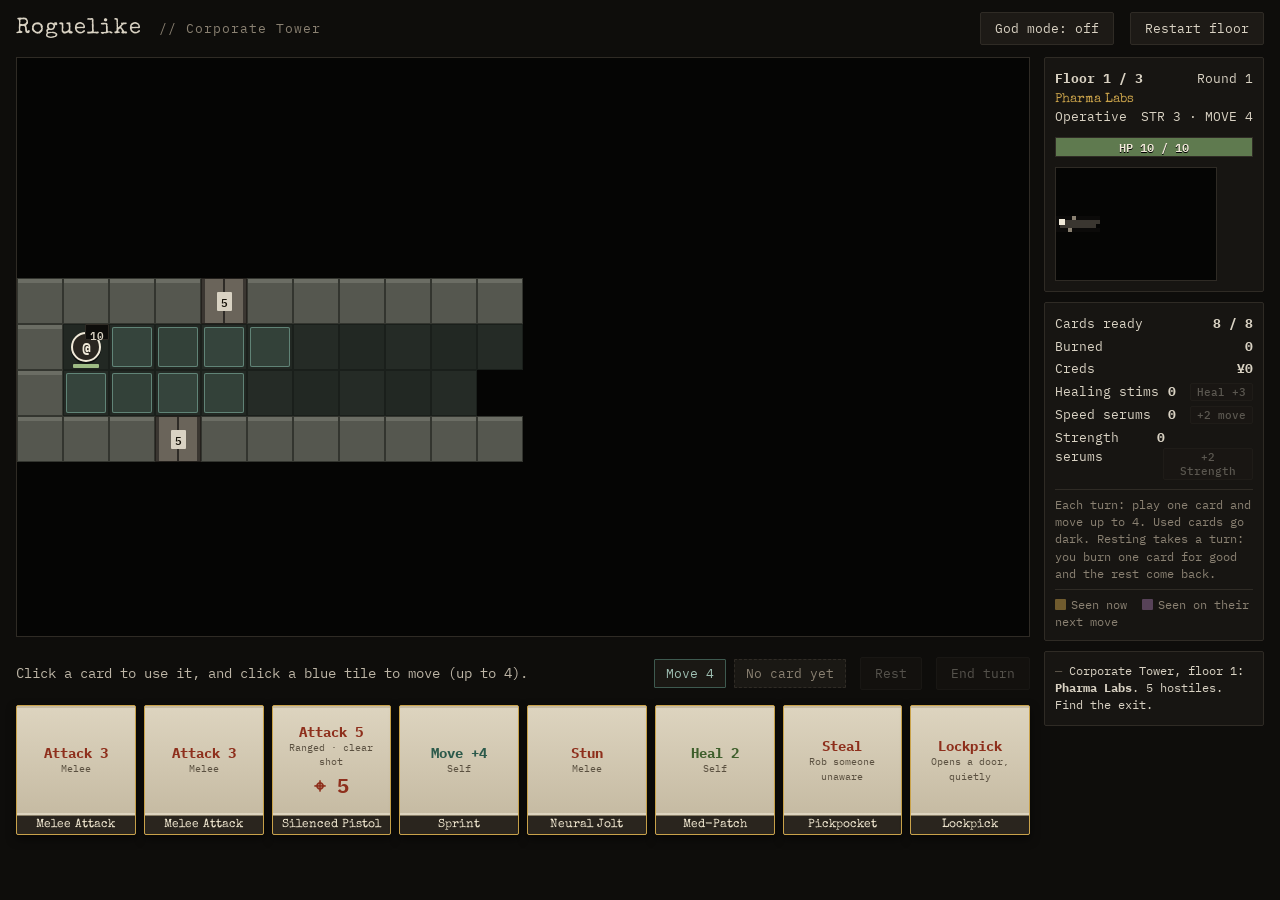
==== commit 87151377: "God mode toggle for testing: walk any distance, rest any time without burning a card Co-Authored-By:" ====
--- a/index.html
+++ b/index.html
@@ -277,6 +277,8 @@
 .keypad.wrong { animation: shake .3s; border-color: var(--red); }
 .known-codes { display: flex; flex-wrap: wrap; gap: 6px; justify-content: center; margin-bottom: 16px; }
 .keypad-hint { font-size: 12px; }
+/* God mode is on: the header button says so in red. */
+body.god [data-act="god"] { background: var(--red); color: #fff; border-color: var(--red); }
 </style>
 </head>
 <body>
@@ -284,6 +286,7 @@
   <header>
     <h1>Roguelike <span>// Corporate Tower</span></h1>
     <div class="spacer"></div>
+    <button data-act="god" title="Testing: walk any distance, rest any time without burning cards">God mode: off</button>
     <button data-act="restart">Restart floor</button>
   </header>
   <div id="layout">
@@ -815,6 +818,9 @@
 let deck = [];  // the run's deck; set by the character you pick, grows as you find cards
 let run = null;  // the character you play plus loot that carries across floors
 const unitEls = new Map();
+// God mode (testing): walk any distance, and rest whenever you like without burning a card. Toggled from the header.
+let godMode = false;
+const fmtMove = n => n === Infinity ? '∞' : n;
 
 // ---------- Office furniture you can search ----------
 // Desks have a computer with an email on it; filing cabinets hold a document, sometimes nothing.
@@ -1072,7 +1078,9 @@
   // A turn: use one card (click it, then click its target) and move (click a blue tile), in any order.
   S.phase = 'turn'; S.sel = null; S.playing = null; S.preview = null; S.hoverDir = null;
   // move = steps left this turn (you can split them over several clicks), steps = steps taken so far.
-  S.act = { atk: null, move: run.char.move + serumBonus('speed'), atkUsed: false, mvUsed: false, steps: 0 };
+  S.act = { atk: null, move: godMode ? Infinity : run.char.move + serumBonus('speed'), atkUsed: false, mvUsed: false, steps: 0 };
+  // God mode: an empty hand just comes back.
+  if (godMode && !S.cards.some(c => !c.used)) { S.cards.forEach(c => { c.used = false; }); log('God mode: your cards come back.'); }
   // No ready cards left: this turn has to be a rest (no moving, no way out of it).
   S.forcedRest = !S.cards.some(c => !c.used);
   if (S.forcedRest) {
@@ -1098,8 +1106,29 @@
 // Resting replaces the whole turn, so it's only possible before you've moved or used a card.
 function startRest() {
   const a = S.act;
+  if (godMode) return godRest();
   if (S.phase !== 'turn' || S.busy || a.steps || a.atkUsed || !S.cards.some(c => c.used)) return;
   S.phase = 'burn'; S.sel = null; S.preview = null; S.playing = null; a.atk = null;
+  render();
+}
+
+// God mode rest: any time, nothing burned. It still takes the turn (the enemies act).
+async function godRest() {
+  if (S.phase !== 'turn' || S.busy) return;
+  S.playing = null; S.act.atk = null; S.preview = null;
+  S.cards.forEach(x => { x.used = false; });
+  tickSerums();
+  log('You rest. God mode: nothing is burned.');
+  await runEnemyPhase();
+}
+
+function toggleGod() {
+  godMode = !godMode;
+  document.body.classList.toggle('god', godMode);
+  const b = document.querySelector('[data-act="god"]');
+  if (b) b.textContent = godMode ? 'God mode: on' : 'God mode: off';
+  if (S && S.act && S.phase === 'turn') { S.act.move = godMode ? Infinity : Math.max(0, run.char.move + serumBonus('speed') - S.act.steps); S.act.mvUsed = S.act.move <= 0; }
+  toast(godMode ? 'God mode on: walk anywhere, rest any time without burning cards.' : 'God mode off.');
   render();
 }
 
@@ -1908,19 +1937,19 @@
   const bar = $('#bar');
   if (S.phase === 'turn') {
     const a = S.act, c = S.playing, anyReady = S.cards.some(x => !x.used);
-    const canRest = !a.steps && !a.atkUsed && S.cards.some(x => x.used);
+    const canRest = godMode || (!a.steps && !a.atkUsed && S.cards.some(x => x.used));
     let hint;
     if (!c) hint = anyReady
-      ? `Click a card to use it, and click a blue tile to move (up to ${a.move}).`
+      ? `Click a card to use it, and click a blue tile to move (up to ${fmtMove(a.move)}).`
       : '<b>All your cards are used.</b> Rest to get them back.';
     else if (!a.atkUsed) hint = (isDirectional(a.atk) ? 'Point toward a target and click a red tile' : 'Click a red target')
       + ` to use <b>${c.name}</b>. Click the card again to put it back.`;
-    else hint = a.mvUsed ? 'Done for this turn. Use a stim or serum if you like, then end your turn.' : (a.steps ? `You have ${a.move} step${a.move > 1 ? 's' : ''} left. Click a blue tile, or end your turn.` : 'Click a blue tile to move, or end your turn.');
+    else hint = a.mvUsed ? 'Done for this turn. Use a stim or serum if you like, then end your turn.' : (a.steps ? `You have ${fmtMove(a.move)} step${a.move > 1 ? 's' : ''} left. Click a blue tile, or end your turn.` : 'Click a blue tile to move, or end your turn.');
     const bonus = '';
     bar.innerHTML = `
       <div class="hint">${hint}</div>
       <div class="chips">
-        <span class="chip mv ${a.mvUsed ? 'used' : ''}">${a.mvUsed ? '✓ Moved' : a.steps ? `Move ${a.move} left` : `Move ${a.move}`}</span>
+        <span class="chip mv ${a.mvUsed ? 'used' : ''}">${a.mvUsed ? '✓ Moved' : a.steps ? `Move ${fmtMove(a.move)} left` : `Move ${fmtMove(a.move)}`}</span>
         <span class="chip ${c ? 'atk' : 'empty'} ${a.atkUsed ? 'used' : ''}">${c ? (a.atkUsed ? '✓ ' : '') + atkLabel(c.action) + bonus : 'No card yet'}</span>
       </div>
       <button data-act="rest" ${canRest ? '' : 'disabled'}>Rest</button>
@@ -2017,6 +2046,7 @@
   else if (act === 'stim') useStim();
   else if (act.startsWith('serum-')) useSerum(act.slice(6));
   else if (S.busy) return;
+  else if (act === 'god') toggleGod();
   else if (act === 'restart') { $('#modal').hidden = true; loadRoom(S.room); }
   else if (act === 'nextroom') { $('#modal').hidden = true; loadRoom(S.room + 1); }
   else if (act === 'newrun') { $('#modal').hidden = true; newRun(); }
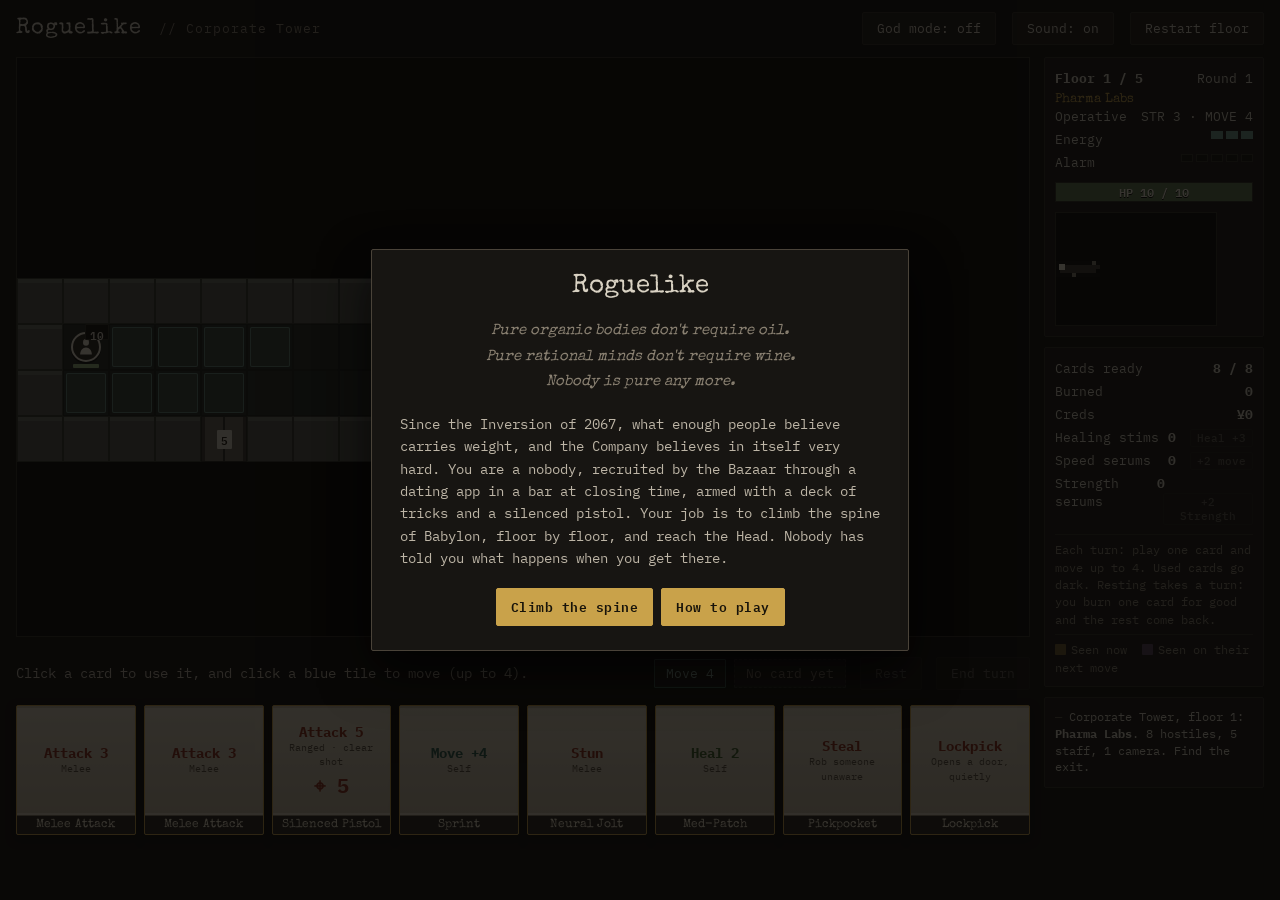
==== commit def88784: "The new version: stealth, alarm, five floors, the lift, gear and implants, hacking, vents and more T" ====
--- a/index.html
+++ b/index.html
@@ -6,280 +6,8 @@
 <title>Roguelike</title>
 <link rel="preconnect" href="https://fonts.googleapis.com">
 <link rel="stylesheet" href="https://fonts.googleapis.com/css2?family=IBM+Plex+Mono:wght@400;500;600;700&family=Special+Elite&display=swap">
-<style>
-/* Look: a real corporate building seen from above, at night. Concrete, tile, steel; muted bone, rust,
-   ochre and verdigris. Colour marks what matters (danger, your options); nothing glows for decoration.
-   UI type reads like a typed company dossier. */
-:root {
-  --T: 46px;
-  --bg: #0e0d0b;        /* night, outside the building */
-  --panel: #171512;     /* dossier panels */
-  --line: #2f2b25;      /* rules, borders */
-  --ink: #d9d2c3;       /* bone: main text, you */
-  --muted: #8a8172;     /* secondary text */
-  --gold: #c9a24a;      /* ochre: picked / ready / loot */
-  --blue: #6f9a8b;      /* verdigris: your movement */
-  --red: #b5503a;       /* rust: attacks, danger */
-  --plum: #7a5a7e;      /* what enemies will see next */
-  --mono: "IBM Plex Mono", Consolas, ui-monospace, monospace;
-  --type: "Special Elite", "Courier New", Courier, monospace;
-  color-scheme: dark;
-}
-* { box-sizing: border-box; }
-body { margin: 0; background: var(--bg); color: var(--ink); font: 14px/1.45 var(--mono); }
-#app { max-width: 1400px; margin: 0 auto; padding: 12px 16px; }
-header { display: flex; align-items: baseline; gap: 16px; margin-bottom: 12px; }
-h1 { font: 400 22px var(--type); margin: 0; letter-spacing: 1px; color: var(--ink); }
-h1 span { color: var(--muted); font: 400 13px var(--mono); margin-left: 10px; letter-spacing: 1px; }
-.spacer { flex: 1; }
+<link rel="stylesheet" href="css/style.css">
 
-button { font: 13px var(--mono); border-radius: 2px; border: 1px solid var(--line); background: #1d1a16; color: var(--ink); padding: 7px 14px; cursor: pointer; }
-button:hover:not(:disabled) { background: #26221c; border-color: var(--muted); }
-button:focus-visible { outline: 2px solid var(--gold); outline-offset: 2px; }
-button.primary { background: var(--gold); color: #17130a; border-color: var(--gold); font-weight: 600; letter-spacing: .5px; }
-button.primary:hover:not(:disabled) { background: #d8b45e; }
-button:disabled { opacity: .35; cursor: default; }
-
-/* Board, action bar and cards fill the left; map, stats and log sit in a narrow column on the right. */
-#layout { display: grid; grid-template-columns: minmax(0, 1fr) 220px; gap: 14px; align-items: start; }
-#viewport { position: relative; width: 100%; height: max(300px, calc(100vh - 320px)); overflow: hidden; background: #0b0a09; border: 1px solid var(--line); }
-#board { position: absolute; left: 0; top: 0; display: grid; user-select: none; transition: transform .18s ease-out; }
-.tile { width: var(--T); height: var(--T); position: relative; }
-.void { background: #0b0a09; }
-/* Default: worn office linoleum and poured concrete walls (the light top edge reads as wall height). */
-.floor { background: #23211d; box-shadow: inset 0 0 0 1px #1b1916; }
-.floor.alt { background: #25231f; }
-.wall { background: linear-gradient(#5a564f 0 5px, #46433d 5px); box-shadow: inset 0 0 0 1px #2c2a26; }
-
-/* Floor themes: the building is ordinary; what gets made on each floor is not. */
-.theme-pharma .floor { background: #222823; box-shadow: inset 0 0 0 1px #1a1f1b; }
-.theme-pharma .floor.alt { background: #252b26; }
-.theme-pharma .wall { background: linear-gradient(#6b6d64 0 5px, #55574f 5px); box-shadow: inset 0 0 0 1px #33352f; }
-/* Chemical vats: the one thing allowed to glow, because what's inside is not natural. */
-.theme-pharma .prop::before { content: ''; position: absolute; inset: 6px; border-radius: 50%; background: radial-gradient(circle at 40% 35%, #b6ff5a, #2fae4a 45%, #0d3a1e 75%); box-shadow: 0 0 0 3px #5d5e57, 0 0 14px rgba(140,255,90,.5); }
-.theme-weapons .floor { background: radial-gradient(circle at 70% 30%, #1f1d1a 0 10%, transparent 11%), #2a2724; box-shadow: inset 0 0 0 1px #211f1c; }
-.theme-weapons .floor.alt { background: #2c2926; }
-.theme-weapons .wall { background: linear-gradient(#5b4a3d 0 5px, #46392f 5px); box-shadow: inset 0 0 0 1px #2a221c; }
-/* Munitions crates: olive wood, stencilled stripe. */
-.theme-weapons .prop::before { content: ''; position: absolute; inset: 5px; border-radius: 1px; background: linear-gradient(#4d4d2f 0 40%, #c9a24a 40% 52%, #4d4d2f 52%); box-shadow: inset 0 0 0 2px #2f2f1c, 0 2px 0 rgba(0,0,0,.5); }
-.theme-droids .floor { background: repeating-linear-gradient(90deg, #24262a 0 3px, #1c1e21 3px 6px); }
-.theme-droids .floor.alt { background: repeating-linear-gradient(0deg, #24262a 0 3px, #1c1e21 3px 6px); }
-.theme-droids .wall { background: linear-gradient(#5c6066 0 5px, transparent 5px), repeating-linear-gradient(90deg, #45484d 0 4px, #3c3f44 4px 8px); box-shadow: inset 0 0 0 1px #2a2c30; }
-/* Dormant droid husks: dull steel, one dim eye. */
-.theme-droids .prop::before { content: ''; position: absolute; inset: 7px; border-radius: 40% 40% 20% 20%; background: linear-gradient(#5d6168, #33363b); box-shadow: inset 0 0 0 2px #6d7178, 0 2px 0 rgba(0,0,0,.5); }
-.theme-droids .prop::after { content: ''; position: absolute; left: 50%; top: 40%; width: 8px; height: 3px; margin-left: -4px; border-radius: 1px; background: #8a3a2c; }
-
-.tile.vat { display: grid; place-items: center; }
-.tile.vat span { position: relative; z-index: 1; font: 600 11px var(--mono); color: #17130a; background: var(--ink); padding: 0 4px; border-radius: 1px; }
-/* Steel door in its frame. */
-#board .tile.door { background: linear-gradient(90deg, #3a3631 0 4px, #6a645a 4px 48%, #2e2b27 48% 52%, #6a645a 52% calc(100% - 4px), #3a3631 calc(100% - 4px)); box-shadow: inset 0 0 0 1px #24211d; display: grid; place-items: center; }
-.tile.door span { font: 600 11px var(--mono); color: #17130a; background: var(--ink); padding: 0 4px; border-radius: 1px; position: relative; z-index: 1; }
-.tile.drop { display: grid; place-items: center; }
-.tile.drop-stim span, .tile.drop-speed span, .tile.drop-strength span { width: 18px; height: 8px; border-radius: 4px; background: linear-gradient(90deg, var(--pc) 50%, #cfc8b8 50%); box-shadow: 0 1px 0 rgba(0,0,0,.6); transform: rotate(-30deg); }
-.tile.drop-stim { --pc: #7fa36a; }
-.tile.drop-speed { --pc: #6f9a8b; }
-.tile.drop-strength { --pc: #b5503a; }
-.tile.drop-gunmod span { width: 18px; height: 10px; border-radius: 1px; background: #8a7a4a; box-shadow: inset 0 0 0 2px #3b3220, 0 1px 0 rgba(0,0,0,.6); }
-/* Loot lying in a room shows what it is: a card, a coin (creds), or a vial coloured by potion. */
-.tile.loot { display: grid; place-items: center; }
-.tile.loot-card span { width: 13px; height: 17px; border-radius: 1px; background: linear-gradient(#ddd4bf 0 70%, #2a251e 70%); box-shadow: 0 0 0 1px #c9a24a, 0 2px 0 rgba(0,0,0,.6); transform: rotate(-8deg); }
-.tile.loot-creds span { width: 16px; height: 16px; border-radius: 50%; background: radial-gradient(circle at 40% 35%, #e3c06a, #a37d2c); box-shadow: inset 0 0 0 1px #6b5220, 0 2px 0 rgba(0,0,0,.6); font: 700 10px/16px var(--mono); color: #3b2d10; text-align: center; }
-.tile.loot-stim span, .tile.loot-speed span, .tile.loot-strength span { width: 18px; height: 8px; border-radius: 4px; background: linear-gradient(90deg, var(--pc) 50%, #cfc8b8 50%); box-shadow: 0 1px 0 rgba(0,0,0,.6); transform: rotate(-30deg); }
-.tile.loot-stim { --pc: #7fa36a; }
-.tile.loot-speed { --pc: #6f9a8b; }
-.tile.loot-strength { --pc: #b5503a; }
-.floorname { font: 400 13px var(--type); color: var(--gold); margin-top: 2px; }
-#minimap { display: block; margin-top: 10px; image-rendering: pixelated; border: 1px solid var(--line); max-width: 100%; }
-.tile::after { content: ''; position: absolute; inset: 3px; border-radius: 2px; pointer-events: none; }
-/* Stairwell out of the floor. */
-#board .tile.exit { background: repeating-linear-gradient(0deg, #4a463f 0 5px, #2b2824 5px 9px); box-shadow: inset 0 0 0 2px #7fa36a; display: grid; place-items: center; }
-.tile.exit span { font: 700 10px var(--mono); letter-spacing: 1px; color: #e6e0d2; background: #2e3a28; padding: 0 3px; pointer-events: none; }
-#board .tile.exit.locked { box-shadow: inset 0 0 0 2px var(--red); }
-.tile.exit.locked span { background: #4a2219; font-size: 9px; letter-spacing: .5px; }
-.tile.seen::before { content: ''; position: absolute; inset: 0; background: rgba(201,162,74,.16); box-shadow: inset 0 0 0 1px rgba(201,162,74,.22); pointer-events: none; }
-.tile.next::before { content: ''; position: absolute; inset: 0; background: rgba(122,90,126,.3); box-shadow: inset 0 0 0 1px rgba(122,90,126,.55); pointer-events: none; }
-.tile.reach { cursor: pointer; }
-.tile.reach::after { background: rgba(111,154,139,.22); box-shadow: inset 0 0 0 1px rgba(111,154,139,.75); }
-.tile.range::after { background: rgba(181,80,58,.12); }
-.tile.target { cursor: crosshair; }
-.tile.target::after { background: rgba(181,80,58,.32); box-shadow: inset 0 0 0 2px var(--red); }
-.tile.preview { cursor: crosshair; }
-.tile.preview::after { background: rgba(181,80,58,.45); box-shadow: inset 0 0 0 2px #d98a72; }
-
-#fx { position: absolute; inset: 0; pointer-events: none; }
-.unit { position: absolute; width: var(--T); height: var(--T); transition: left .14s linear, top .14s linear, transform .1s ease-out, opacity .35s; z-index: 2; }
-/* People seen from above: a dark body with a coloured rim and their letter. */
-.token { position: absolute; inset: 8px; border-radius: 50%; display: grid; place-items: center; font: 700 15px var(--mono); color: var(--c); background: #15130f; border: 2px solid var(--c); box-shadow: 0 2px 0 rgba(0,0,0,.6); }
-.token b { font-weight: 700; }
-.unit.player .token { background: #2a2620; color: #f1ead9; border-color: #f1ead9; }
-.eye { position: absolute; left: 50%; top: 50%; width: 0; height: 0; border-left: 5px solid transparent; border-right: 5px solid transparent; border-bottom: 8px solid var(--gold); transform: translate(-50%, -50%) rotate(var(--rot)) translateY(-19px); transition: transform .15s; z-index: 1; }
-.unit.aware .eye { border-bottom-color: var(--red); }
-.unit.haskey::after { content: 'KEY'; position: absolute; left: -3px; bottom: 7px; padding: 0 3px; border-radius: 1px; background: var(--gold); color: #17130a; font: 700 9px/14px var(--mono); letter-spacing: .5px; z-index: 2; }
-.ok { color: #9dbb84; }
-.mini-btn { padding: 1px 6px; margin-left: 6px; font: 500 11px var(--mono); }
-.buff { font: 500 11px var(--mono); color: #9dbb84; margin: -1px 0 3px; }
-.unit.acting .token { box-shadow: 0 0 0 3px var(--ink); }
-.unit.hit .token { animation: shake .3s; }
-.unit.dead { opacity: 0; }
-.hp { position: absolute; left: 10px; right: 10px; bottom: 2px; height: 4px; background: rgba(0,0,0,.7); border-radius: 1px; overflow: hidden; }
-.hp i { display: block; height: 100%; background: #9dbb84; transition: width .2s; }
-.hpnum { position: absolute; right: 0; top: 0; min-width: 18px; height: 16px; padding: 0 4px; border-radius: 1px; background: #0e0d0b; border: 1px solid var(--line); font: 600 11px var(--mono); display: grid; place-items: center; z-index: 1; }
-@keyframes shake { 0%,100% { translate: 0; } 25% { translate: -4px; filter: brightness(1.8); } 75% { translate: 4px; } }
-
-.intent { position: absolute; transform: translate(-50%, calc(-100% + 8px)); background: #1d1a16; color: var(--ink); border: 1px solid #4a4339; border-radius: 1px; padding: 2px 7px; font: 11px/1.25 var(--mono); white-space: nowrap; text-align: center; box-shadow: 0 2px 6px rgba(0,0,0,.6); z-index: 10; transition: left .14s linear, top .14s linear; }
-.intent:empty { display: none; }
-.intent span { display: block; }
-.intent .m { color: #9fc0b3; }
-.intent .idle { color: var(--muted); font-style: italic; }
-.intent .a { color: #e07a60; font-weight: 600; }
-.intent small { color: var(--gold); }
-.intent.acting { border-color: var(--gold); }
-.intent .stun { color: var(--gold); font-weight: 600; }
-
-.float { position: absolute; transform: translate(-50%, -50%); font: 700 19px var(--mono); pointer-events: none; animation: rise .9s ease-out forwards; z-index: 20; text-shadow: 0 2px 0 #000, 0 0 4px #000; }
-.float.dmg { color: #e07a60; }
-.float.alert { color: var(--gold); font-size: 28px; }
-.float.heal { color: #9dbb84; }
-.float.stun { color: var(--gold); font-size: 15px; }
-@keyframes rise { from { opacity: 1; margin-top: 0; } to { opacity: 0; margin-top: -36px; } }
-.shot { position: absolute; width: 12px; height: 3px; border-radius: 1px; background: #e6dcc0; transform: translate(-50%, -50%); transition: left .2s linear, top .2s linear; z-index: 15; }
-
-#side { display: flex; flex-direction: column; gap: 10px; position: sticky; top: 12px; font-size: 13px; }
-#side .panel { padding: 10px; }
-.panel { background: var(--panel); border: 1px solid var(--line); border-radius: 2px; padding: 12px; }
-.row { display: flex; justify-content: space-between; padding: 2px 0; }
-.hpbig { position: relative; height: 20px; margin-top: 8px; background: #0e0d0b; border: 1px solid var(--line); overflow: hidden; }
-.hpbig i { position: absolute; inset: 0 auto 0 0; background: #5f7a4f; transition: width .25s; }
-.hpbig span { position: relative; display: block; text-align: center; font: 600 12px/18px var(--mono); color: #f1ead9; text-shadow: 0 1px 0 #000; }
-.mini { color: var(--muted); font-size: 12px; margin: 0 0 4px; }
-.lost { color: #e07a60; }
-.note { color: var(--muted); font-size: 12px; margin-top: 6px; border-top: 1px solid var(--line); padding-top: 6px; }
-.key { display: inline-block; width: 11px; height: 11px; margin: 0 5px -1px 0; border-radius: 1px; }
-.key.seen { background: rgba(201,162,74,.5); }
-.key.next { background: rgba(122,90,126,.65); margin-left: 8px; }
-.log { font: 12px/1.4 var(--mono); color: var(--muted); max-height: 190px; overflow: hidden; }
-.log div::before { content: '— '; color: #5a5348; }
-.log div { padding: 1px 0; }
-.log div:last-child { color: var(--ink); }
-
-#bar { display: flex; align-items: center; gap: 14px; margin: 14px 0 10px; min-height: 44px; flex-wrap: wrap; }
-.hint { flex: 1; color: #bdb5a6; min-width: 260px; }
-.hint b { color: var(--ink); font-weight: 600; }
-.chips { display: flex; gap: 8px; flex-wrap: wrap; }
-.chip { padding: 5px 11px; border-radius: 1px; border: 1px solid var(--line); background: #1a1814; font: 13px var(--mono); }
-.chip.atk { border-color: #6e3a2c; color: #e07a60; }
-.chip.mv { border-color: #3e5a50; color: #9fc0b3; }
-.chip.used { opacity: .4; }
-.chip.empty { color: var(--muted); border-style: dashed; }
-
-/* All cards on one row: they shrink to fit instead of wrapping. Cards look like worn index cards. */
-#hand { display: flex; gap: 8px; flex-wrap: nowrap; min-height: 132px; }
-#hand .card { flex: 1 1 0; min-width: 0; max-width: 136px; height: 130px; }
-#hand .card .name { font-size: 12px; white-space: nowrap; overflow: hidden; text-overflow: ellipsis; }
-#hand .card .big { font-size: 14px; }
-#hand .card .sub { font-size: 10px; }
-#hand.locked .card { pointer-events: none; }
-/* Cards are worn paper index cards: light faces with dark ink, so they stand out from the dark board. */
-.card { width: 136px; height: 150px; border-radius: 2px; background: #cfc5ae; color: #1e1a14; display: flex; flex-direction: column; overflow: hidden; border: 1px solid #8a7f68; box-shadow: 0 4px 10px rgba(0,0,0,.5); cursor: pointer; transition: transform .12s, border-color .12s, filter .2s, opacity .2s; }
-.card:hover { transform: translateY(-3px); border-color: #efe6cf; }
-.half { flex: 1; padding: 6px; display: flex; flex-direction: column; align-items: center; justify-content: center; border: 2px solid transparent; background: linear-gradient(#ddd4bf, #c6bba3); }
-.card.sel { border-color: var(--gold); }
-.card.sel .half { border-color: #a37d2c; background: linear-gradient(#ecd9a4, #d6bd7c); }
-.card.used { filter: brightness(.45) grayscale(.7); cursor: default; }
-.card.used:hover { transform: none; border-color: #8a7f68; }
-#hand.burning .card { filter: none; cursor: pointer; }
-#hand.burning .card.sel, #hand.burning .card.sel .half { border-color: var(--red); }
-#hand.burning .card.sel .half { background: linear-gradient(#e2b7a6, #c98f78); }
-/* Turn state at a glance: ready cards pulse while you still need to pick; the row fades once it's used. */
-#hand.choose .card:not(.used) { border-color: var(--gold); animation: pick-pulse 1.6s ease-in-out infinite; }
-#hand.done .card { opacity: .35; filter: saturate(.4); cursor: default; }
-#hand.done .card:hover { transform: none; }
-@keyframes pick-pulse { 50% { border-color: #f0d38a; filter: brightness(1.18); } }
-button.ready { animation: end-pulse 1.3s ease-in-out infinite; }
-@keyframes end-pulse { 50% { background: #e3c06a; box-shadow: 0 0 0 3px rgba(201,162,74,.35); } }
-@media (prefers-reduced-motion: reduce) { #hand.choose .card, button.ready { animation: none; } }
-.name { text-align: center; font: 400 13px var(--type); background: #2a251e; color: #efe6cf; padding: 3px; border-top: 1px solid #8a7f68; }
-.big { font: 700 15px var(--mono); color: #8e2f1c; }
-.big.heal { color: #3f5f2c; }
-.big.dash { color: #2c5a4b; }
-.sub { font-size: 11px; color: #5a5040; text-align: center; }
-.sub.heal { color: #3f5f2c; font-weight: 600; font-size: 12px; }
-.rangeicon { font: 700 20px var(--mono); margin-top: 2px; color: #8e2f1c; }
-.diag { display: grid; grid-template-columns: repeat(5, 9px); gap: 2px; margin-top: 5px; }
-.diag i { width: 9px; height: 9px; background: rgba(30,26,20,.1); border-radius: 1px; }
-.diag i.me { background: #1e1a14; }
-.diag i.hit { background: #8e2f1c; }
-.diag i.opt { background: rgba(142,47,28,.4); }
-
-#toast { position: fixed; top: 18px; left: 50%; transform: translateX(-50%); background: var(--panel); border: 1px solid #4a4339; box-shadow: 0 6px 20px rgba(0,0,0,.6); padding: 10px 16px; border-radius: 2px; opacity: 0; transition: opacity .2s; pointer-events: none; z-index: 50; }
-#toast.show { opacity: 1; }
-#modal { position: fixed; inset: 0; background: rgba(8,7,6,.8); display: grid; place-items: center; z-index: 60; }
-#modal[hidden] { display: none; }
-#modal .box { background: var(--panel); border: 1px solid #4a4339; padding: 24px 28px; border-radius: 2px; text-align: center; min-width: 300px; box-shadow: 0 20px 50px rgba(0,0,0,.7); }
-#modal h2 { margin: 0 0 8px; font: 400 26px var(--type); color: var(--ink); }
-#modal p { color: #bdb5a6; margin: 0 0 18px; }
-#modal .box.wide { max-width: min(820px, calc(100vw - 32px)); }
-.keep-grid { display: flex; flex-wrap: wrap; gap: 10px; justify-content: center; margin-bottom: 10px; }
-.keep-grid .card.dropped { filter: brightness(.4) grayscale(.8); }
-.keep-grid .card.dropped:hover { filter: brightness(.65) grayscale(.5); }
-.keep-count { font: 600 14px var(--mono); color: var(--gold) !important; margin: 0 0 12px !important; }
-#modal .reward { display: flex; justify-content: center; margin: -6px 0 20px; pointer-events: none; }
-#modal .reward .card { border-color: var(--gold); }
-
-/* Darkness: never seen is black; seen before but out of sight is remembered, dim and colourless. */
-.tile.fog { filter: brightness(.42) saturate(.5); }
-.tile.unseen { background: #050504 !important; box-shadow: none !important; filter: none; }
-.tile.unseen > * { visibility: hidden; }
-.tile.unseen::before { display: none; }
-.tile.unseen:not(.reach)::after { display: none; }
-
-/* Office furniture, searchable from the next tile. Desks: wood-effect top with a monitor; cabinets: steel drawers. */
-.tile.desk::before { content: ''; position: absolute; inset: 6px 4px; border-radius: 1px; background: #5a4a38; box-shadow: inset 0 0 0 1px #3a2f23, 0 2px 0 rgba(0,0,0,.5); }
-.tile.desk::after { content: ''; position: absolute; left: 14px; top: 10px; width: 18px; height: 12px; border-radius: 1px; background: #4f6b62; box-shadow: 0 0 0 2px #1d1b18, 0 0 6px rgba(111,154,139,.45); right: auto; bottom: auto; }
-.tile.desk.searched::after { background: #1f2422; box-shadow: 0 0 0 2px #1d1b18; }
-.tile.cabinet::before { content: ''; position: absolute; inset: 4px 8px; border-radius: 1px; background: repeating-linear-gradient(#6b6e70 0 8px, #4a4c4e 8px 10px); box-shadow: inset 0 0 0 1px #3a3c3e, 0 2px 0 rgba(0,0,0,.5); }
-.tile.cabinet.searched::before { background: repeating-linear-gradient(#6b6e70 0 8px, #4a4c4e 8px 10px), #6b6e70; transform: translateY(3px); }
-.tile.desk, .tile.cabinet { cursor: zoom-in; }
-
-/* What you read when you search. */
-.doc { text-align: left; max-width: 46ch; margin: 0 auto 18px; padding: 14px 16px; border-radius: 1px; font: 13px/1.55 var(--mono); }
-.doc p { margin: 8px 0 0; color: inherit; }
-.doc-head { font-weight: 600; padding-bottom: 8px; border-bottom: 1px solid currentColor; }
-.doc.mail { background: #101512; color: #9fc0b3; border: 1px solid #2c3a34; }
-.doc.paper { background: #d8cfb9; color: #2a251e; font-family: var(--type); }
-
-/* Bodies: a dark stain and a slumped shape in the enemy's colour; greyed out once searched. A searched body keeps no KEY tag. */
-.corpse { position: absolute; width: var(--T); height: var(--T); z-index: 1; pointer-events: none; }
-.corpse::before { content: ''; position: absolute; inset: 9px 6px 7px 8px; border-radius: 45% 55% 40% 60%; background: radial-gradient(ellipse at 50% 55%, rgba(90,18,14,.85), rgba(60,12,10,0) 70%); }
-.corpse::after { content: ''; position: absolute; left: 12px; top: 17px; width: 22px; height: 10px; border-radius: 5px; background: #2a2620; border: 2px solid var(--c); transform: rotate(-24deg); opacity: .9; }
-.corpse.searched::after { border-color: #5a5348; opacity: .6; }
-.corpse.haskey:not(.searched)::before { box-shadow: 0 0 0 2px var(--gold); }
-
-/* Keycard door: heavy steel with a card reader; red light until you hold a keycard, then green. */
-#board .tile.keydoor { background: linear-gradient(90deg, #2e2b27 0 4px, #55504a 4px calc(100% - 4px), #2e2b27 calc(100% - 4px)); box-shadow: inset 0 0 0 1px #1d1b18; cursor: pointer; }
-.tile.keydoor::before { content: ''; position: absolute; left: 50%; top: 50%; width: 12px; height: 16px; margin: -8px 0 0 -6px; border-radius: 1px; background: #1d1b18; box-shadow: inset 0 0 0 1px #6b6253; }
-.tile.keydoor::after { content: ''; position: absolute; left: 50%; top: 50%; width: 6px; height: 4px; margin: -5px 0 0 -3px; right: auto; bottom: auto; border-radius: 1px; background: #c0392b; box-shadow: 0 0 6px #c0392b; }
-.tile.keydoor.unlockable::after { background: #7fbf5a; box-shadow: 0 0 6px #7fbf5a; }
-
-/* Floor plan: rooms you haven't been in yet show as a dim blueprint, without what's inside. */
-.tile.planned { filter: brightness(.3) grayscale(1); }
-.tile.planned > * { visibility: hidden; }
-.tile.planned::before, .tile.planned:not(.reach)::after { display: none; }
-/* Wall safe: heavy steel box with a dial; a crack of light once it's open. */
-.tile.safe::before { content: ''; position: absolute; inset: 7px; border-radius: 2px; background: linear-gradient(#5d6066, #3a3c40); box-shadow: inset 0 0 0 2px #2a2c30, 0 2px 0 rgba(0,0,0,.5); }
-.tile.safe::after { content: ''; position: absolute; left: 50%; top: 50%; width: 12px; height: 12px; margin: -6px 0 0 -6px; right: auto; bottom: auto; border-radius: 50%; background: radial-gradient(circle, #c9a24a 0 25%, #8a8172 30% 60%, #3a3c40 65%); }
-.tile.safe.searched::before { background: linear-gradient(90deg, #3a3c40 0 70%, #c9a24a 70% 74%, #1d1b18 74%); }
-.tile.safe { cursor: pointer; }
-/* Keypad door: steel door with an amber keypad. */
-#board .tile.codedoor { background: linear-gradient(90deg, #2e2b27 0 4px, #5a554d 4px calc(100% - 4px), #2e2b27 calc(100% - 4px)); box-shadow: inset 0 0 0 1px #1d1b18; cursor: pointer; }
-.tile.codedoor::before { content: ''; position: absolute; left: 50%; top: 50%; width: 14px; height: 16px; margin: -8px 0 0 -7px; border-radius: 1px; background: repeating-linear-gradient(90deg, #c9a24a 0 3px, #1d1b18 3px 5px); box-shadow: 0 0 0 2px #1d1b18; opacity: .9; }
-.keypad { display: block; margin: 0 auto 14px; width: 9ch; padding: 8px 10px; font: 600 22px var(--mono); letter-spacing: 6px; text-align: center; background: #0e0d0b; color: var(--gold); border: 1px solid #4a4339; border-radius: 2px; }
-.keypad.wrong { animation: shake .3s; border-color: var(--red); }
-.known-codes { display: flex; flex-wrap: wrap; gap: 6px; justify-content: center; margin-bottom: 16px; }
-.keypad-hint { font-size: 12px; }
-/* God mode is on: the header button says so in red. */
-body.god [data-act="god"] { background: var(--red); color: #fff; border-color: var(--red); }
-</style>
 </head>
 <body>
 <div id="app">
@@ -287,6 +15,7 @@
     <h1>Roguelike <span>// Corporate Tower</span></h1>
     <div class="spacer"></div>
     <button data-act="god" title="Testing: walk any distance, rest any time without burning cards">God mode: off</button>
+    <button data-act="sound">Sound: on</button>
     <button data-act="restart">Restart floor</button>
   </header>
   <div id="layout">
@@ -301,1760 +30,11 @@
 <div id="toast"></div>
 <div id="modal" hidden></div>
 
-<script>
-// ---------- Tuning ----------
-const T = 46;
-const MAX_HP = 10;
-
-// Attack shapes, written facing "up" (y = -1). Rotated to face the chosen direction.
-const SHAPES = {
-  arc:  [[-1, -1], [0, -1], [1, -1]],
-  line: [[0, -1], [0, -2], [0, -3]],
-  cone: [[0, -1], [-1, -2], [0, -2], [1, -2]],
-};
-const SHAPE_NAMES = { arc: 'Sweep', line: 'Pierce', cone: 'Cone', ring: 'Whirl' };
-
-// How many cards you start every floor with.
-const DECK_SIZE = 8;
-
-// Each card is one action. 'self' actions need no target: heal restores HP, move gives extra steps this turn.
-// Cards every character starts with: a stun (enemy skips its next turn and can't see), a heal,
-// a pickpocket (rob an enemy that hasn't spotted you) and a lockpick (open an adjacent door quietly).
-const SHARED_CARDS = [
-  { id: 5, name: 'Neural Jolt', action: { type: 'melee', dmg: 0, stun: 1 } },
-  { id: 6, name: 'Med-Patch',   action: { type: 'self', heal: 2 } },
-  { id: 7, name: 'Pickpocket',  action: { type: 'melee', dmg: 0, steal: true } },
-  { id: 8, name: 'Lockpick',    action: { type: 'melee', dmg: 0, pick: true } },
-];
-
-// You, the operative. strength = damage of the basic Melee Attack card, move = free steps every turn.
-const OPERATIVE = { name: 'Operative', strength: 3, move: 4 };
-
-// Starting deck: 2 Melee Attacks, a silenced pistol, a sprint (a second move: your Move again) and the shared cards above.
-// move: 'base' means as many extra steps as your Move stat; moveBonus adds steps on top.
-const startingDeck = ch => [
-  ...[1, 2].map(id => ({ id, name: 'Melee Attack', action: { type: 'melee', dmg: ch.strength, str: true } })),
-  { id: 3, name: 'Silenced Pistol', action: { type: 'ranged', dmg: 5, range: 5 } },
-  { id: 4, name: 'Sprint',          action: { type: 'self', move: 'base' } },
-  ...SHARED_CARDS,
-];
-
-// After each floor you get one random card from here that you don't already own.
-const REWARD_CARDS = [
-  { id: 11, name: 'Mono-Katana',  action: { type: 'melee', dmg: 4 } },
-  { id: 12, name: 'Smartpistol',  action: { type: 'ranged', dmg: 2, range: 4 } },
-  { id: 13, name: 'Arc Blade',    action: { type: 'shape', shape: 'arc', dmg: 3 } },
-  { id: 14, name: 'Rail Spike',   action: { type: 'shape', shape: 'line', dmg: 3 } },
-  { id: 15, name: 'EMP Pulse',    action: { type: 'shape', shape: 'ring', dmg: 0, stun: 1 } },
-  { id: 16, name: 'Smart Rifle',  action: { type: 'ranged', dmg: 3, range: 5 } },
-  { id: 17, name: 'Overclock',    action: { type: 'self', move: 'base', moveBonus: 2 } },
-  { id: 18, name: 'Scattergun',   action: { type: 'shape', shape: 'cone', dmg: 2 } },
-  { id: 20, name: 'Taser Dart',   action: { type: 'ranged', dmg: 0, stun: 1, range: 4 } },
-  { id: 21, name: 'Nano-Stim',    action: { type: 'self', heal: 4 } },
-];
-
-// What a successful pickpocket finds (the rest of the time: nothing). A potion is one of the three below, equally likely.
-const LOOT_ODDS = { card: 0.15, creds: 0.3, potion: 0.3 };
-const STIM_HEAL = 3;
-
-// Serums: drink one and the bonus lasts this turn plus the next ones, `turns` turns in all.
-// The strength serum raises your basic Strength, so it boosts Melee Attacks (the cards that use Strength).
-const SERUMS = {
-  speed:    { name: 'Speed serum',    bonus: 2, desc: 'move',     turns: 3 },
-  strength: { name: 'Strength serum', bonus: 2, desc: 'Strength', turns: 5 },
-};
-
-// Every hit (yours and enemies') has this chance to land 1 off its listed damage, half up and half down.
-const DMG_VARIANCE = 0.5;
-const rollDmg = n => {
-  if (n <= 0) return 0;
-  const r = Math.random();
-  return Math.max(1, n + (r < DMG_VARIANCE / 2 ? -1 : r < DMG_VARIANCE ? 1 : 0));
-};
-
-// Doors ('+' on the map) block movement and sight until smashed (DOOR_HP) or lockpicked.
-const DOOR_HP = 5;
-
-// Furniture you can smash with damaging attacks, per floor theme. Each one leaves a pickup on its tile:
-// walk over it to take it. Floors not listed here have furniture that can't be broken.
-const BREAKABLES = {
-  pharma:  { name: 'vat',   hp: 4, drop: 'potion' },
-  weapons: { name: 'crate', hp: 6, drop: 'gunmod' },
-};
-
-// Gun mods (from crates) add +1 damage each to every gun card (ranged attacks), up to GUN_MOD_MAX.
-const GUN_MOD_MAX = 3;
-const gunBonus = s => s.type === 'ranged' && s.dmg > 0 ? run.gunMods : 0;
-
-// Floors (0-based) whose exit is locked until you take the keycard from the enemy carrying it.
-const KEYCARD_FLOORS = new Set([1, 2]);
-
-// Hitting an enemy that hasn't spotted you multiplies the damage.
-const BACKSTAB_MULT = 2;
-
-// Each round an alerted enemy rolls one of its intents. atk 0 = move only. range = ranged attack.
-// Unaware enemies patrol `patrol` steps per turn (0 = stands guard and turns), seeing `vision` tiles ahead.
-const ENEMY_TYPES = {
-  g: { name: 'Ganger',   glyph: 'G', hp: 6,  color: '#b5563a', vision: 4, patrol: 2, intents: [{ move: 3, atk: 2 }, { move: 2, atk: 3 }, { move: 4, atk: 1 }] },
-  d: { name: 'Drone',    glyph: 'D', hp: 4,  color: '#a8925a', vision: 5, patrol: 2, intents: [{ move: 2, atk: 2, range: 4 }, { move: 1, atk: 3, range: 5 }, { move: 3, atk: 1, range: 4 }] },
-  e: { name: 'Enforcer', glyph: 'E', hp: 10, color: '#8a6a8e', vision: 3, patrol: 0, intents: [{ move: 2, atk: 4 }, { move: 1, atk: 5 }, { move: 4, atk: 0 }] },
-};
-
-// The corporate tower: three generated floors. Each floor is one rectangular office building: a grid of
-// two-wide corridors, with the blocks between them cut into rooms by walls one tile thick. A fixed seed means
-// the same layout every time you play that floor. vCorridors = north-south corridors crossing the east-west
-// one, extraDoors = chance each extra wall between two spaces also gets a door (more routes around),
-// enemyChance / lootChance = chance a room has a person / a cache, guards = extra corridor patrols, mix = enemy letters,
-// loot = odds for what a cache holds.
-// Walking distance from the start to the exit: about 15 turns at Move 3.
-const EXIT_STEPS = 45;
-
-const FLOORS = [
-  { name: 'Pharma Labs',     theme: 'pharma',  cache: 'a medicine cabinet', seed: 1101, w: 40, h: 28, vCorridors: 2,
-    extraDoors: 0.3, enemyChance: 0.35, lootChance: 0.6, guards: 1, mix: 'ggd',   loot: { card: 0.15, creds: 0.25, potion: 0.6 } },
-  { name: 'Weapons Foundry', theme: 'weapons', cache: 'a weapons locker',   seed: 2202, w: 46, h: 30, vCorridors: 2,
-    extraDoors: 0.3, enemyChance: 0.45, lootChance: 0.5, guards: 2, mix: 'gggde', loot: { card: 0.35, creds: 0.4, potion: 0.25 } },
-  { name: 'Droid Assembly',  theme: 'droids',  cache: 'a parts bin',        seed: 3303, w: 50, h: 34, vCorridors: 3,
-    extraDoors: 0.3, enemyChance: 0.45, lootChance: 0.45, guards: 3, mix: 'gddde', loot: { card: 0.2, creds: 0.45, potion: 0.35 } },
-];
-
-function mulberry32(a) {
-  return () => {
-    a = a + 0x6D2B79F5 | 0;
-    let t = Math.imul(a ^ a >>> 15, 1 | a);
-    t = t + Math.imul(t ^ t >>> 7, 61 | t) ^ t;
-    return ((t ^ t >>> 14) >>> 0) / 4294967296;
-  };
-}
-
-// Builds a floor as map rows: # wall, . floor, + door, o floor-themed furniture (blocks movement and sight),
-// K desk with a computer and F filing cabinet (solid; search them from next door), $ loot cache,
-// L keycard door, C keypad door, S wall safe, P player, X exit (the lift up), g/d/e enemies (ganger, drone, enforcer).
-function generateFloor(f) {
-  const rng = mulberry32(f.seed);
-  const ri = (a, b) => a + Math.floor(rng() * (b - a + 1)), pick = a => a[Math.floor(rng() * a.length)];
-  const W = f.w, H = f.h;
-  const g = Array.from({ length: H }, (_, y) =>
-    Array.from({ length: W }, (_, x) => x === 0 || y === 0 || x === W - 1 || y === H - 1 ? '#' : '.'));
-  const wallLine = (x0, y0, x1, y1) => { for (let y = y0; y <= y1; y++) for (let x = x0; x <= x1; x++) g[y][x] = '#'; };
-
-  // Corridors: one east-west through the middle and vCorridors north-south ones, all two tiles wide.
-  const isCorr = Array.from({ length: H }, () => Array(W).fill(false));
-  const hy = (H >> 1) - 1, vxs = [];
-  for (let x = 1; x < W - 1; x++) isCorr[hy][x] = isCorr[hy + 1][x] = true;
-  for (let k = 1; k <= f.vCorridors; k++) {
-    const vx = Math.round(k * W / (f.vCorridors + 1)) - 1 + ri(-1, 1);
-    vxs.push(vx);
-    for (let y = 1; y < H - 1; y++) isCorr[y][vx] = isCorr[y][vx + 1] = true;
-  }
-
-  // Blocks between corridors: wall off each side that faces a corridor, then cut the rest into rooms.
-  const split = (x0, y0, x1, y1) => {
-    const w = x1 - x0 + 1, h = y1 - y0 + 1, canV = w >= 7, canH = h >= 7;
-    if (!(w > 10 || h > 8 || (w * h > 45 && rng() < 0.5)) || (!canV && !canH)) return;
-    if (canV && (!canH || w > h || (w === h && rng() < 0.5))) {
-      const sx = ri(x0 + 3, x1 - 3);
-      wallLine(sx, y0, sx, y1); split(x0, y0, sx - 1, y1); split(sx + 1, y0, x1, y1);
-    } else {
-      const sy = ri(y0 + 3, y1 - 3);
-      wallLine(x0, sy, x1, sy); split(x0, y0, x1, sy - 1); split(x0, sy + 1, x1, y1);
-    }
-  };
-  const segs = (n, cuts) => {
-    const out = [];
-    let a = 1;
-    for (const c of cuts) { out.push([a, c - 1]); a = c + 2; }
-    out.push([a, n - 2]);
-    return out;
-  };
-  for (const [bx0, bx1] of segs(W, vxs)) for (const [by0, by1] of segs(H, [hy])) {
-    let x0 = bx0, x1 = bx1, y0 = by0, y1 = by1;
-    if (bx0 > 1) { wallLine(bx0, by0, bx0, by1); x0++; }
-    if (bx1 < W - 2) { wallLine(bx1, by0, bx1, by1); x1--; }
-    if (by0 > 1) { wallLine(bx0, by0, bx1, by0); y0++; }
-    if (by1 < H - 2) { wallLine(bx0, by1, bx1, by1); y1--; }
-    split(x0, y0, x1, y1);
-  }
-
-  // Label the open spaces: the corridor network is one space, every room is its own.
-  const region = Array.from({ length: H }, () => Array(W).fill(-1)), spaces = [];
-  for (let y = 1; y < H - 1; y++) for (let x = 1; x < W - 1; x++) {
-    if (g[y][x] !== '.' || region[y][x] >= 0) continue;
-    const id = spaces.length, cells = [[x, y]];
-    region[y][x] = id;
-    for (let i = 0; i < cells.length; i++) {
-      const [cx, cy] = cells[i];
-      for (const [dx, dy] of DIRS) {
-        const nx = cx + dx, ny = cy + dy;
-        if (g[ny][nx] === '.' && region[ny][nx] < 0) { region[ny][nx] = id; cells.push([nx, ny]); }
-      }
-    }
-    const xs = cells.map(c => c[0]), ys = cells.map(c => c[1]);
-    const x0 = Math.min(...xs), y0 = Math.min(...ys), x1 = Math.max(...xs), y1 = Math.max(...ys);
-    spaces.push({ id, cells, corridor: cells.some(([cx, cy]) => isCorr[cy][cx]),
-      x: x0, y: y0, w: x1 - x0 + 1, h: y1 - y0 + 1, cx: (x0 + x1) >> 1, cy: (y0 + y1) >> 1 });
-  }
-
-  // Doors go in straight wall tiles between two different spaces. Every space gets connected (a random
-  // spanning tree), plus some extra connections for alternate routes. A quarter are open doorways.
-  const cand = new Map();
-  for (let y = 1; y < H - 1; y++) for (let x = 1; x < W - 1; x++) {
-    if (g[y][x] !== '#') continue;
-    for (const [dx, dy] of [[1, 0], [0, 1]]) {
-      const a = region[y - dy][x - dx], b = region[y + dy][x + dx];
-      if (a < 0 || b < 0 || a === b || g[y - dx][x - dy] !== '#' || g[y + dx][x + dy] !== '#') continue;
-      const k = Math.min(a, b) + ',' + Math.max(a, b);
-      if (!cand.has(k)) cand.set(k, []);
-      cand.get(k).push([x, y]);
-    }
-  }
-  const edges = [...cand.keys()];
-  for (let i = edges.length - 1; i > 0; i--) { const j = Math.floor(rng() * (i + 1)); [edges[i], edges[j]] = [edges[j], edges[i]]; }
-  const parent = spaces.map((_, i) => i), find = i => parent[i] === i ? i : (parent[i] = find(parent[i]));
-  const degree = spaces.map(() => 0), used = new Set();
-  const connect = k => {
-    const [a, b] = k.split(',').map(Number);
-    const [x, y] = pick(cand.get(k));
-    g[y][x] = rng() < 0.75 ? '+' : '.';
-    degree[a]++; degree[b]++; used.add(k);
-  };
-  for (const k of edges) {
-    const [a, b] = k.split(',').map(Number), ra = find(a), rb = find(b);
-    if (ra === rb && rng() >= f.extraDoors) continue;
-    parent[ra] = rb;
-    connect(k);
-  }
-  // Dead ends are fine for closets; anything bigger gets a second way out when its walls allow one.
-  spaces.forEach((s, i) => {
-    if (s.corridor || degree[i] !== 1 || s.w * s.h < 16) return;
-    const extra = edges.find(k => !used.has(k) && k.split(',').map(Number).includes(i));
-    if (extra) connect(extra);
-  });
-
-  // Start in the main corridor at the west end, with doors and branches in reach right away.
-  // The exit goes in the room whose walking distance is closest to EXIT_STEPS.
-  const rooms = spaces.filter(s => !s.corridor);
-  const start = { cx: 1, cy: hy };
-  const dist = Array.from({ length: H }, () => Array(W).fill(-1)), q = [[start.cx, start.cy]];
-  dist[start.cy][start.cx] = 0;
-  while (q.length) {
-    const [x, y] = q.shift();
-    for (const [dx, dy] of DIRS) {
-      const nx = x + dx, ny = y + dy;
-      if (g[ny][nx] === '#' || dist[ny][nx] >= 0) continue;
-      dist[ny][nx] = dist[y][x] + 1; q.push([nx, ny]);
-    }
-  }
-  const off = r => Math.abs(dist[r.cy][r.cx] - EXIT_STEPS);
-  const exitRoom = rooms.filter(r => r !== start).reduce((a, b) => off(b) < off(a) ? b : a);
-  g[start.cy][start.cx] = 'P';
-  g[exitRoom.cy][exitRoom.cx] = 'X';
-
-  // Keycard floors: every way into the lift room becomes a keycard door, plus up to two dead-end side rooms.
-  // Only rooms you can do without are sealed, so a keycard door can never trap you.
-  const openings = r => {
-    const out = [];
-    for (let x = r.x; x < r.x + r.w; x++) out.push([x, r.y - 1], [x, r.y + r.h]);
-    for (let y = r.y; y < r.y + r.h; y++) out.push([r.x - 1, y], [r.x + r.w, y]);
-    return out.filter(([x, y]) => g[y][x] === '+' || g[y][x] === '.');
-  };
-  if (KEYCARD_FLOORS.has(FLOORS.indexOf(f))) {
-    for (const [x, y] of openings(exitRoom)) g[y][x] = 'L';
-    const deadEnds = rooms.filter(r => r !== exitRoom && openings(r).length === 1);
-    for (let i = 0; i < 2 && deadEnds.length; i++) {
-      // (its one doorway may already be a keycard door, if it opens into the lift room)
-      const o = openings(deadEnds.splice(Math.floor(rng() * deadEnds.length), 1)[0])[0];
-      if (o) g[o[1]][o[0]] = 'L';
-    }
-  }
-  // One room per floor gets keypad doors on all its ways in; the code is written down somewhere on the floor.
-  // Only a room you can do without: with it sealed, every other room must still be reachable from the start.
-  const reachableWithout = sealed => {
-    const seenR = new Set([key(start.cx, start.cy)]), stack = [[start.cx, start.cy]];
-    while (stack.length) {
-      const [x, y] = stack.pop();
-      for (const [dx, dy] of DIRS) {
-        const nx = x + dx, ny = y + dy, k = key(nx, ny);
-        if (g[ny][nx] === '#' || seenR.has(k)) continue;
-        seenR.add(k); stack.push([nx, ny]);
-      }
-    }
-    return rooms.every(r => r === sealed || seenR.has(key(r.cx, r.cy)));
-  };
-  for (const r of [...rooms].sort(() => rng() - 0.5)) {
-    const ways = openings(r);
-    if (r === exitRoom || !ways.length || ways.length > 2) continue;
-    const before = ways.map(([x, y]) => g[y][x]);
-    for (const [x, y] of ways) g[y][x] = '#';
-    const ok = reachableWithout(r);
-    ways.forEach(([x, y], i) => { g[y][x] = ok ? 'C' : before[i]; });
-    if (ok) break;
-  }
-  const safeRooms = [...rooms].sort(() => rng() - 0.5).slice(0, ri(1, 2));
-
-  const freeTile = r => {
-    for (let i = 0; i < 60; i++) {
-      const x = ri(r.x, r.x + r.w - 1), y = ri(r.y, r.y + r.h - 1);
-      if (g[y][x] === '.') return [x, y];
-    }
-    return null;
-  };
-  // Lone blocks with open floor all around give cover but never block a doorway or cut a room in two.
-  const loneSpot = r => {
-    const x = ri(r.x + 1, r.x + r.w - 2), y = ri(r.y + 1, r.y + r.h - 2);
-    for (let dy = -1; dy <= 1; dy++) for (let dx = -1; dx <= 1; dx++) if (g[y + dy][x + dx] !== '.') return null;
-    return [x, y];
-  };
-  // A cabinet stands against a plain stretch of wall (no door beside it), and only if the room stays connected.
-  const roomConnected = r => {
-    const open = [];
-    for (let y = r.y; y < r.y + r.h; y++) for (let x = r.x; x < r.x + r.w; x++) if (!'#oKFS'.includes(g[y][x])) open.push(key(x, y));
-    if (!open.length) return true;
-    const seenCells = new Set([open[0]]), stack = [open[0]];
-    while (stack.length) {
-      const [x, y] = unkey(stack.pop());
-      for (const [dx, dy] of DIRS) {
-        const k = key(x + dx, y + dy);
-        if (open.includes(k) && !seenCells.has(k)) { seenCells.add(k); stack.push(k); }
-      }
-    }
-    return seenCells.size === open.length;
-  };
-  const wallSpot = r => {
-    const side = ri(0, 3);
-    const x = side === 0 ? r.x : side === 1 ? r.x + r.w - 1 : ri(r.x, r.x + r.w - 1);
-    const y = side === 2 ? r.y : side === 3 ? r.y + r.h - 1 : ri(r.y, r.y + r.h - 1);
-    if (g[y][x] !== '.') return null;
-    for (let dy = -1; dy <= 1; dy++) for (let dx = -1; dx <= 1; dx++) {
-      const c = g[y + dy][x + dx];
-      if ('+LC'.includes(c) || ((dx || dy) && c === '.' && (y + dy < r.y || y + dy >= r.y + r.h || x + dx < r.x || x + dx >= r.x + r.w))) return null;
-    }
-    return [x, y];
-  };
-  for (const r of rooms) {
-    // Office furniture: desks with computers in the middle, a filing cabinet or two against the walls,
-    // and a little of whatever this floor makes.
-    const area = r.w * r.h;
-    for (let i = 0; i < Math.max(1, Math.floor(area / 14)); i++) { const p = loneSpot(r); if (p) g[p[1]][p[0]] = 'K'; }
-    for (let i = 0; i < (area >= 20 ? 2 : 1); i++) {
-      const p = wallSpot(r);
-      if (!p) continue;
-      g[p[1]][p[0]] = 'F';
-      if (!roomConnected(r)) g[p[1]][p[0]] = '.';
-    }
-    for (let i = 0; i < Math.floor(area / 18); i++) { const p = loneSpot(r); if (p) g[p[1]][p[0]] = 'o'; }
-    // A wall safe, opened with a code found elsewhere on the floor.
-    for (let i = 0; i < 6 && safeRooms.includes(r); i++) {
-      const p = wallSpot(r);
-      if (!p) continue;
-      g[p[1]][p[0]] = 'S';
-      if (roomConnected(r)) break;
-      g[p[1]][p[0]] = '.';
-    }
-    const n = (rng() < f.enemyChance ? 1 : 0) + (r === exitRoom ? 1 : 0);
-    for (let i = 0; i < n; i++) { const p = freeTile(r); if (p) g[p[1]][p[0]] = pick([...f.mix]); }
-    const p = freeTile(r);
-    if (p && rng() < f.lootChance) g[p[1]][p[0]] = '$';
-  }
-  const far = spaces.filter(s => s.corridor).flatMap(s => s.cells)
-    .filter(([x, y]) => g[y][x] === '.' && Math.abs(x - start.cx) + Math.abs(y - start.cy) > 10);
-  for (let i = 0; i < f.guards && far.length; i++) {
-    const [x, y] = far.splice(Math.floor(rng() * far.length), 1)[0];
-    g[y][x] = pick([...f.mix]);
-  }
-  return g.map(row => row.join(''));
-}
-
-const DIRS = [[0, -1], [1, 0], [0, 1], [-1, 0]];
-
-// ---------- Helpers ----------
-const $ = s => document.querySelector(s);
-const sleep = ms => new Promise(r => setTimeout(r, ms));
-// Animation delay that's skipped while an off-screen enemy acts, so big floors don't drag.
-const pause = ms => sleep(S.fast ? 0 : ms);
-const key = (x, y) => x + ',' + y;
-const unkey = k => k.split(',').map(Number);
-const MAPS = FLOORS.map(generateFloor);
-const manh = (a, b) => Math.abs(a.x - b.x) + Math.abs(a.y - b.y);
-const doorAt = (x, y) => S.doors.has(key(x, y));
-const vatAt = (x, y) => S.vats.has(key(x, y));
-// Solid for movement and sight: walls, furniture and closed doors.
-const isWall = (x, y) => x < 0 || y < 0 || x >= S.w || y >= S.h || S.walls[y][x] || doorAt(x, y) || S.keyDoors.has(key(x, y)) || S.codeDoors.has(key(x, y));
-const enemyAt = (x, y) => S.enemies.find(e => e.hp > 0 && e.x === x && e.y === y);
-const isDirectional = s => s.type === 'shape' && s.shape !== 'ring';
-const nameOf = u => u.id === 'p' ? 'You' : ENEMY_TYPES[u.kind].name;
-
-function bfs(sx, sy, pass, maxD = Infinity) {
-  const dist = new Map([[key(sx, sy), 0]]), prev = new Map(), q = [[sx, sy]];
-  while (q.length) {
-    const [x, y] = q.shift(), d = dist.get(key(x, y));
-    if (d >= maxD) continue;
-    for (const [dx, dy] of DIRS) {
-      const nx = x + dx, ny = y + dy, k = key(nx, ny);
-      if (dist.has(k) || !pass(nx, ny)) continue;
-      dist.set(k, d + 1); prev.set(k, key(x, y)); q.push([nx, ny]);
-    }
-  }
-  return { dist, prev };
-}
-
-function pathTo(prev, sx, sy, tx, ty) {
-  const path = [], start = key(sx, sy);
-  for (let k = key(tx, ty); k !== start; k = prev.get(k)) path.push(unkey(k));
-  return path.reverse();
-}
-
-// Line of sight: sample along the line between tile centers; walls block, units don't.
-// The target tile itself doesn't count, so you can shoot at a door.
-function los(a, b) {
-  const x0 = a.x + .5, y0 = a.y + .5, x1 = b.x + .5, y1 = b.y + .5;
-  const n = Math.ceil(Math.hypot(x1 - x0, y1 - y0) * 6);
-  for (let i = 1; i < n; i++) {
-    const t = i / n, x = Math.floor(x0 + (x1 - x0) * t), y = Math.floor(y0 + (y1 - y0) * t);
-    if ((x !== b.x || y !== b.y) && isWall(x, y)) return false;
-  }
-  return true;
-}
-
-function rot(x, y, [dx, dy]) {
-  if (dy === -1) return [x, y];
-  if (dx === 1) return [-y, x];
-  if (dy === 1) return [-x, -y];
-  return [y, -x];
-}
-
-// Tiles an attack can reach (floor, or a door). With no dir, directional shapes return the union of all four facings.
-function atkTiles(s, from, dir) {
-  const out = [], seen = new Set();
-  const add = (x, y) => {
-    const k = key(x, y);
-    if ((isWall(x, y) && !doorAt(x, y) && !vatAt(x, y)) || seen.has(k) || (x === from.x && y === from.y)) return;
-    seen.add(k); out.push({ x, y });
-  };
-  if (s.type === 'self') return out;
-  if (s.type === 'melee') DIRS.forEach(([dx, dy]) => add(from.x + dx, from.y + dy));
-  else if (s.type === 'ranged') {
-    for (let y = from.y - s.range; y <= from.y + s.range; y++) for (let x = from.x - s.range; x <= from.x + s.range; x++) {
-      const d = manh({ x, y }, from);
-      if (d >= 1 && d <= s.range && los(from, { x, y })) add(x, y);
-    }
-  } else if (s.shape === 'ring') {
-    for (let dy = -1; dy <= 1; dy++) for (let dx = -1; dx <= 1; dx++) add(from.x + dx, from.y + dy);
-  } else {
-    for (const d of dir ? [dir] : DIRS) {
-      for (const [sx, sy] of SHAPES[s.shape]) {
-        const [rx, ry] = rot(sx, sy, d), x = from.x + rx, y = from.y + ry;
-        if (s.shape === 'line' && isWall(x, y)) { add(x, y); break; }
-        add(x, y);
-      }
-    }
-  }
-  return out;
-}
-
-const turnRight = ([dx, dy]) => [-dy, dx];
-const turnLeft = ([dx, dy]) => [dy, -dx];
-
-// Vision cone: up to `vision` tiles ahead, widening by one tile to each side every two tiles. Walls block.
-function visionTiles(e) {
-  if (e.stunned) return [];
-  const [fx, fy] = e.facing, [px, py] = turnRight(e.facing), out = [];
-  for (let f = 1; f <= ENEMY_TYPES[e.kind].vision; f++) {
-    const w = Math.floor(f / 2);
-    for (let l = -w; l <= w; l++) {
-      const x = e.x + fx * f + px * l, y = e.y + fy * f + py * l;
-      if (!isWall(x, y) && los(e, { x, y })) out.push({ x, y });
-    }
-  }
-  return out;
-}
-const sees = (e, u) => visionTiles(e).some(t => t.x === u.x && t.y === u.y);
-
-// Start facing an open direction that doesn't already see the player.
-function initFacing(e) {
-  const ok = DIRS.filter(d => { e.facing = d; return !sees(e, S.player) && !isWall(e.x + d[0], e.y + d[1]); });
-  const pool = ok.length ? ok : DIRS;
-  e.facing = pool[Math.floor(Math.random() * pool.length)];
-}
-
-function rollIntent(e) {
-  const opts = ENEMY_TYPES[e.kind].intents;
-  e.intent = opts[Math.floor(Math.random() * opts.length)];
-}
-
-function alertEnemy(e) {
-  if (e.alerted) return;
-  e.alerted = true;
-  const dx = S.player.x - e.x, dy = S.player.y - e.y;
-  e.facing = Math.abs(dx) >= Math.abs(dy) ? [Math.sign(dx), 0] : [0, Math.sign(dy)];
-  // Spotted during your turn: it acts this enemy phase. Spotted on its own turn: it acts next round.
-  if (S.phase === 'enemy') { e.intent = null; e.fresh = true; } else rollIntent(e);
-  floatText(e, '!', 'alert');
-  log(`${nameOf(e)} spotted you!`);
-  renderUnits(); renderOverlays();
-}
-
-function checkSight() {
-  for (const e of S.enemies) if (!e.alerted && sees(e, S.player)) alertEnemy(e);
-}
-
-const moveReach = n => bfs(S.player.x, S.player.y, (x, y) => !isWall(x, y) && !enemyAt(x, y), n);
-const reachTiles = n => [...moveReach(n).dist.keys()].filter(k => k !== key(S.player.x, S.player.y)).map(k => { const [x, y] = unkey(k); return { x, y }; });
-
-function dirTo(x, y) {
-  const dx = x - S.player.x, dy = y - S.player.y;
-  if (!dx && !dy) return null;
-  return Math.abs(dx) >= Math.abs(dy) ? [Math.sign(dx), 0] : [0, Math.sign(dy)];
-}
-
-// Steps a move card gives: your Move stat for 'base', plus any bonus.
-const cardMove = s => (s.move === 'base' ? (run ? run.char.move : OPERATIVE.move) : s.move || 0) + (s.moveBonus || 0);
-const atkName = s => [s.dmg ? `Attack ${s.dmg + (run ? gunBonus(s) : 0) + (s.str && S ? serumBonus("strength") : 0)}` : '', s.stun ? 'Stun' : '', s.steal ? 'Steal' : '', s.pick ? 'Lockpick' : '', s.move ? `Move +${cardMove(s)}` : '', s.heal ? `Heal ${s.heal}` : '']
-  .filter(Boolean).join(' + ');
-const atkLabel = s => `${atkName(s)} · ${s.type === 'self' ? 'Self' : s.type === 'melee' ? 'Melee' : s.type === 'ranged' ? 'Range ' + s.range : SHAPE_NAMES[s.shape]}`;
-
-// ---------- State ----------
-let S = null;
-let deck = [];  // the run's deck; set by the character you pick, grows as you find cards
-let run = null;  // the character you play plus loot that carries across floors
-const unitEls = new Map();
-// God mode (testing): walk any distance, and rest whenever you like without burning a card. Toggled from the header.
-let godMode = false;
-const fmtMove = n => n === Infinity ? '∞' : n;
-
-// ---------- Office furniture you can search ----------
-// Desks have a computer with an email on it; filing cabinets hold a document, sometimes nothing.
-// Mostly it's ordinary office life; now and then something worse shows through. Loot is rare.
-const EMAILS = [
-  { from: 'Facilities', subject: 'Fridge on this floor', body: 'Whoever left the unlabelled container on the bottom shelf: it has started to move. Please collect it by Friday or it will be disposed of per Biohazard Protocol 4.' },
-  { from: 'HR — Wellness Team', subject: 'Mandatory Gratitude Week', body: 'This week, every employee will log three moments of gratitude in the portal. Gratitude is tracked. Your neural lace will remind you hourly.' },
-  { from: 'D. Marsh', subject: 'RE: RE: RE: printer', body: 'It is printing the same page again. Nobody sent it. It is just the word "below" over and over. I have unplugged it twice.' },
-  { from: 'IT Service Desk', subject: 'Ticket #44812 closed', body: 'Your report of "voices in the server room" has been closed as Working As Intended. Please do not open the server room.' },
-  { from: 'Payroll', subject: 'Your deductions', body: 'This month: tax, pension, implant lease (installment 31 of 240), and the usual tithe. Questions about the tithe are not answered by Payroll.' },
-  { from: 'K. Oyelaran', subject: 'lunch?', body: 'Same place as usual? Not the cafeteria. They changed the menu again and nobody will say what the protein is.' },
-  { from: 'Office of the Board', subject: 'Quarterly gathering', body: 'Senior staff will gather on the thirteenth floor at midnight. Wear the grey robes. Bring nothing that remembers your name.' },
-  { from: 'R&D Pharmacology', subject: 'Batch 7 results', body: 'Compound shows 94% compliance in test subjects. Side effects: mild euphoria, loss of appetite, subjects report a man standing behind them. Proceeding to trials.' },
-  { from: 'Security', subject: 'Badge access reminder', body: 'Sublevel B access is suspended until further notice. If your badge opens it anyway, report to Security immediately and do not go in.' },
-  { from: 'M. Varga', subject: 'Leaving do', body: 'Cake in the break room at 4 for Petra, who is "moving to the countryside". She did not say goodbye to anyone. Her desk is still warm.' },
-  { from: 'Procurement', subject: 'PO 2291 approved', body: 'Approved: 400 units printer paper, 12 cases saline, 3 adult goats (live), 1 replacement desk lamp.' },
-  { from: 'Implant Support', subject: 'Firmware 9.4 rolled out', body: 'Your cortical implant has been updated. You may experience lost time, a metallic taste, or a strong urge to walk downstairs. These are normal.' },
-  { from: 'J. Abara', subject: 'something is wrong with floor 3', body: 'I swear the corridor was longer this morning. I counted the doors. There was an extra one. Do not tell my manager I sent this.' },
-  { from: 'Marketing', subject: 'New slogan — feedback by EOD', body: '"We Make You Better." Legal flagged the previous one ("Give Us Everything") as too literal.' },
-];
-const DOCUMENTS = [
-  { title: 'Expense report', body: 'Taxi, 34.00. Client dinner, 212.50. Candles (black, unscented, 40), 88.00. Approved by: [signature smudged].' },
-  { title: 'Floor safety notice', body: 'In case of fire, use the stairs. In case of the other thing, stay at your desk and keep your eyes on your screen until it passes.' },
-  { title: 'Meeting minutes', body: 'Attendees: 7. Agenda: Q3 targets, the sacrifice schedule, parking. Action items: parking to be discussed next quarter.' },
-  { title: 'Performance review', body: 'Meets expectations. Punctual. Asks too many questions about the basement. Recommend reassignment to Below.' },
-  { title: 'Clinical trial consent form', body: 'I agree to the procedure. I understand that what is removed will not be returned. I understand that I may hear it afterwards.' },
-  { title: 'Implant spec sheet', body: 'Model SERAPH-3 ocular graft. Night vision, threat overlay, 0.4% chance per year of seeing things that are there.' },
-  { title: 'Inventory list', body: 'Staplers 14. Desk fans 6. Specimen jars (full) 22. Specimen jars (full, labelled DO NOT FEED) 3.' },
-  { title: 'Handwritten note', body: 'If you are reading this, the lift does not go where the buttons say. Take the stairs. Count them. If you count more than 200, go back up.' },
-  { title: 'Org chart', body: 'Everyone reports up to the Board. The Board reports to a box drawn in red at the top of the page with no name in it.' },
-  { title: 'Sticky note', body: 'Password: ••••••••. Do NOT write the password on a sticky note — Security' },
-];
-const EMPTY_FINDS = ['Dust, paperclips and a dried-out pen.', 'Empty folders. Someone has removed every page.', 'A stale sandwich and a stress ball shaped like a heart. A real one.'];
-const FURNITURE_LOOT_CHANCE = 0.12;
-
-let docQueue = [];
-const nextDoc = (pool, kind) => {
-  if (!docQueue[kind] || !docQueue[kind].length) docQueue[kind] = [...pool].sort(() => Math.random() - 0.5);
-  return docQueue[kind].pop();
-};
-
-function makeFurniture(kind) {
-  const loot = Math.random() < FURNITURE_LOOT_CHANCE ? (Math.random() < 0.7 ? randomPotion() : 'creds') : null;
-  if (kind === 'desk') return { kind, searched: false, loot, email: nextDoc(EMAILS, 'email') };
-  return { kind, searched: false, loot, doc: Math.random() < 0.2 ? null : nextDoc(DOCUMENTS, 'doc') };
-}
-
-// Searching takes no card and no move, but you have to be standing right next to it.
-function searchFurniture(x, y) {
-  const f = S.furn.get(key(x, y)), P = S.player;
-  const what = { desk: 'computer', cabinet: 'cabinet', safe: 'safe' }[f.kind];
-  if (Math.abs(P.x - x) + Math.abs(P.y - y) !== 1) { toast(`Get next to the ${what} to use it.`); return; }
-  if (f.kind === 'safe') return f.opened ? toast('The safe is empty.') : openKeypad('safe', x, y);
-  let html;
-  const mail = e => `<div class="doc mail"><div class="doc-head">From: ${e.from}<br>Subject: ${e.subject}</div><p>${e.body}</p></div>`;
-  const paper = d => `<div class="doc paper">${d.title ? `<div class="doc-head">${d.title}</div>` : ''}<p>${d.body}</p></div>`;
-  if (f.clue) html = f.kind === 'desk' ? mail(f.clue.text) : paper(f.clue.text);
-  else if (f.kind === 'desk') html = mail(f.email);
-  else html = paper(f.doc || { body: EMPTY_FINDS[(x + y) % EMPTY_FINDS.length] });
-  const first = !f.searched;
-  f.searched = true;
-  tileEl(x, y).classList.add('searched');
-  showModal(f.kind === 'desk' ? 'Workstation' : 'Filing cabinet', '', [['closeread', 'Close']], html);
-  if (first && f.clue) learnClue(f.clue);
-  if (first && f.loot) giveLoot(f.loot, { x, y }, f.kind === 'desk' ? 'from the desk drawer' : 'from the back of the drawer', '');
-  else if (first && !f.clue) log(f.kind === 'desk' ? 'You read the screen.' : 'You leaf through the cabinet.');
-}
-
-// ---------- Codes, safes and floor plans ----------
-// Each floor hides, in its desks and cabinets: the code of every safe and keypad door, and one floor plan.
-const randomCode = () => String(1000 + Math.floor(Math.random() * 9000));
-
-// Rough location on the floor, for clues like "the safe in the north-east".
-function areaName(x, y) {
-  const ns = y < S.h / 3 ? 'north' : y > S.h * 2 / 3 ? 'south' : '';
-  const ew = x < S.w / 3 ? 'west' : x > S.w * 2 / 3 ? 'east' : '';
-  return ns && ew ? `${ns}-${ew}` : ns || ew || 'middle';
-}
-
-// Furniture you can actually stand next to (some get boxed in by other furniture).
-const standable = k => { const [x, y] = unkey(k); return DIRS.some(([dx, dy]) => !S.walls[y + dy][x + dx]); };
-
-function hideClues() {
-  const clues = [];
-  for (const [k, f] of S.furn) if (f.kind === 'safe') {
-    const area = areaName(...unkey(k));
-    clues.push({ kind: 'code', label: `Safe (${area})`, code: f.code,
-      mail: { from: 'Facilities', subject: 'Safe combination changed', body: `The combination for the wall safe in the ${area} of this floor is now ${f.code}. Memorise it and delete this message.` },
-      note: { title: 'Sticky note', body: `safe, ${area} side: ${f.code}` } });
-  }
-  for (const [k, code] of S.codeDoors) {
-    if (clues.some(c => c.code === code)) continue;
-    const area = areaName(...unkey(k));
-    clues.push({ kind: 'code', label: `Door (${area})`, code,
-      mail: { from: 'Security', subject: 'Storeroom keypad reset', body: `The keypad on the storeroom door in the ${area} of this floor has been reset to ${code}. Do not share it with contractors.` },
-      note: { title: 'Torn memo', body: `...the storeroom door (${area}) now opens with ${code}. Shred after reading.` } });
-  }
-  clues.push({ kind: 'plan',
-    mail: { from: 'Facilities', subject: 'Updated floor plan', body: 'Attached: the current floor plan for this level, including the new partitions. (The floor plan is now on your map.)' },
-    note: { title: 'Fire evacuation plan', body: 'A laminated plan of the whole floor, every room and door marked in red. (The floor plan is now on your map.)' } });
-  const spots = [...S.furn].filter(([k, f]) => f.kind !== 'safe' && standable(k)).map(([, f]) => f).sort(() => Math.random() - 0.5);
-  clues.forEach((c, i) => {
-    const f = spots[i];
-    if (!f) return;
-    f.clue = { ...c, text: f.kind === 'desk' ? c.mail : c.note };
-    f.loot = null;
-  });
-}
-
-function learnClue(c) {
-  if (c.kind === 'plan') {
-    S.planned = true;
-    log('You study the floor plan. The whole layout is now on your map.');
-    toast('Floor plan found: the layout is on your map.');
-    renderOverlays(); drawMinimap();
-  } else {
-    if (!S.codes.some(k => k.code === c.code)) S.codes.push({ label: c.label, code: c.code });
-    log(`You note down a code: <b>${c.label} — ${c.code}</b>.`);
-  }
-  renderSide();
-}
-
-// The keypad on a safe or a keypad door. Codes you've found are offered as buttons.
-function openKeypad(type, x, y) {
-  const P = S.player;
-  if (Math.abs(P.x - x) + Math.abs(P.y - y) !== 1) { toast(`Get next to the ${type === 'safe' ? 'safe' : 'keypad door'}.`); return; }
-  S.keypad = { type, x, y };
-  const known = S.codes.map(c => `<button data-act="keypad-fill" data-code="${c.code}">${c.label}: ${c.code}</button>`).join(' ');
-  showModal(type === 'safe' ? 'Wall safe' : 'Keypad door', 'Enter the 4-digit code.', [['keypad-enter', 'Enter'], ['closeread', 'Cancel']],
-    `<input id="keypad" class="keypad" inputmode="numeric" maxlength="4" autocomplete="off" aria-label="Code">
-     ${known ? `<div class="known-codes">${known}</div>` : '<p class="keypad-hint">You haven\'t found any codes yet. Search desks and cabinets.</p>'}`);
-  setTimeout(() => $('#keypad') && $('#keypad').focus(), 0);
-}
-
-function enterCode() {
-  const kp = S.keypad, input = $('#keypad');
-  if (!kp || !input) return;
-  const k = key(kp.x, kp.y);
-  const right = kp.type === 'safe' ? S.furn.get(k).code : S.codeDoors.get(k);
-  if (input.value.trim() !== right) {
-    input.value = '';
-    input.classList.remove('wrong'); void input.offsetWidth; input.classList.add('wrong');
-    return;
-  }
-  $('#modal').hidden = true;
-  S.keypad = null;
-  if (kp.type === 'safe') {
-    S.furn.get(k).opened = true;
-    tileEl(kp.x, kp.y).classList.add('searched');
-    log('The safe clicks open.');
-    giveLoot('card', kp, 'from the safe', '');
-    giveLoot('creds', kp, 'from the safe', '');
-  } else {
-    S.codeDoors.delete(k);
-    log('The keypad beeps twice. The door unlocks.');
-    renderCodeDoors(); renderUnits(); renderOverlays();
-  }
-  renderSide();
-}
-
-function renderCodeDoors() {
-  for (const t of $('#board').querySelectorAll('.tile.codedoor')) t.classList.remove('codedoor');
-  for (const k of S.codeDoors.keys()) tileEl(...unkey(k)).classList.add('codedoor');
-}
-
-// Start of a run: fresh deck and loot, then floor 1.
-function newRun() {
-  run = { char: OPERATIVE, creds: 0, stims: 0, speed: 0, strength: 0, gunMods: 0 };
-  deck = startingDeck(OPERATIVE);
-  loadRoom(0);
-}
-
-function loadRoom(idx) {
-  const rows = MAPS[idx];
-  // Every floor starts with exactly DECK_SIZE cards: with more, you first pick which ones to take along.
-  if (deck.length > DECK_SIZE) return chooseKeep(idx);
-  S = {
-    room: idx, w: rows[0].length, h: rows.length, walls: [], enemies: [], player: null,
-    cards: deck.map(c => ({ ...c, used: false })), burned: 0, playing: null,
-    round: 0, phase: 'turn', sel: null, act: null,
-    preview: null, hoverDir: null, busy: false, log: [],
-    doors: new Map(), keyDoors: new Set(), codeDoors: new Map(), codes: [], planned: false, keypad: null, props: new Set(), vats: new Map(), drops: new Map(), corpses: new Map(), breakable: BREAKABLES[FLOORS[idx].theme], loot: new Map(), furn: new Map(), seen: new Set(), vis: new Set(), cam: { x: 0, y: 0 }, fast: false, buff: { speed: 0, strength: 0 },
-  };
-  let n = 0;
-  const doorCode = randomCode();
-  rows.forEach((row, y) => {
-    S.walls.push([...row].map((c, x) => {
-      if (c === 'P') S.player = { id: 'p', x, y, hp: MAX_HP, max: MAX_HP };
-      else if (c === 'X') S.exit = { x, y };
-      else if (c === '+') S.doors.set(key(x, y), DOOR_HP);
-      else if (c === 'L') S.keyDoors.add(key(x, y));
-      else if (c === 'C') S.codeDoors.set(key(x, y), doorCode);  // the keypad room's doors share one code
-      else if (c === 'S') S.furn.set(key(x, y), { kind: 'safe', code: randomCode(), opened: false });
-      else if (c === 'K' || c === 'F') S.furn.set(key(x, y), makeFurniture(c === 'K' ? 'desk' : 'cabinet'));
-      else if (c === 'o') {
-        S.props.add(key(x, y));
-        if (S.breakable) S.vats.set(key(x, y), S.breakable.hp);
-      }
-      else if (c === '$') S.loot.set(key(x, y), rollLoot(FLOORS[idx].loot) || 'creds');
-      else if (ENEMY_TYPES[c]) S.enemies.push({ id: 'e' + n++, kind: c, x, y, hp: ENEMY_TYPES[c].hp, max: ENEMY_TYPES[c].hp, intent: null, alerted: false, facing: [0, 1] });
-      return c === '#' || c === 'o' || c === 'K' || c === 'F' || c === 'S';
-    }));
-  });
-  S.enemies.forEach(initFacing);
-  // Keycard floors: about a third of the staff carry a keycard (at least 2). Any one of them will do.
-  S.needKey = KEYCARD_FLOORS.has(idx); S.hasKey = false;
-  // Several staff carry a keycard (2 or 3, fewer if the floor has fewer people). Any one of them will do.
-  if (S.needKey) [...S.enemies].sort(() => Math.random() - 0.5).slice(0, Math.max(2, Math.floor(S.enemies.length / 3)) + (Math.random() < 0.5 ? 1 : 0)).forEach(e => { e.hasKey = true; });
-  hideClues();
-  buildBoard();
-  log(`Corporate Tower, floor ${idx + 1}: <b>${FLOORS[idx].name}</b>. ${S.enemies.length} hostiles. Find the exit.`);
-  if (S.needKey) log(`The lift is behind keycard doors. ${S.enemies.filter(e => e.hasKey).length} people here carry a keycard (marked KEY): pickpocket one, or take one down and search the body.`);
-  startRound();
-}
-
-// Pick exactly DECK_SIZE cards to take onto floor `idx`; the rest are dropped for good.
-// Starts with a suggestion: everything except your weakest attack cards (basic Shock Batons first).
-function chooseKeep(idx) {
-  const byWeakness = deck.filter(c => c.action.dmg > 0).sort((a, b) => a.action.dmg - b.action.dmg || a.id - b.id);
-  const keep = new Set(deck);
-  for (const c of byWeakness) if (keep.size > DECK_SIZE) keep.delete(c);
-  const m = $('#modal');
-  const draw = () => {
-    m.innerHTML = `<div class="box wide"><h2>Pack for floor ${idx + 1}</h2>
-      <p>You can take <b>${DECK_SIZE}</b> cards onto ${FLOORS[idx].name}. Click cards to keep or drop them. Dropped cards are gone for good.</p>
-      <div class="keep-grid">${deck.map((c, i) => `<div class="card ${keep.has(c) ? 'sel' : 'dropped'}" data-keep="${i}">${cardHTML(c)}</div>`).join('')}</div>
-      <p class="keep-count">${keep.size} / ${DECK_SIZE} kept</p>
-      <button class="primary" data-act="keepdone" ${keep.size === DECK_SIZE ? '' : 'disabled'}>Start floor ${idx + 1}</button></div>`;
-    m.querySelectorAll('[data-keep]').forEach(el => el.onclick = () => {
-      const c = deck[+el.dataset.keep];
-      if (keep.has(c)) keep.delete(c); else if (keep.size < DECK_SIZE) keep.add(c);
-      draw();
-    });
-    m.querySelector('[data-act="keepdone"]').onclick = e => {
-      e.stopPropagation();
-      const dropped = deck.filter(c => !keep.has(c)).map(c => c.name);
-      deck = deck.filter(c => keep.has(c));
-      m.hidden = true;
-      loadRoom(idx);
-      log(`You left behind <b>${dropped.join(', ')}</b>.`);
-      renderSide();
-    };
-  };
-  draw();
-  m.hidden = false;
-}
-
-function startRound() {
-  if (!S.cards.length) { render(); return gameOver('You burned through every card.'); }
-  S.round++;
-  for (const e of S.enemies) {
-    e.fresh = false;
-    if (e.alerted) rollIntent(e); else e.intent = null;
-  }
-  // A turn: use one card (click it, then click its target) and move (click a blue tile), in any order.
-  S.phase = 'turn'; S.sel = null; S.playing = null; S.preview = null; S.hoverDir = null;
-  // move = steps left this turn (you can split them over several clicks), steps = steps taken so far.
-  S.act = { atk: null, move: godMode ? Infinity : run.char.move + serumBonus('speed'), atkUsed: false, mvUsed: false, steps: 0 };
-  // God mode: an empty hand just comes back.
-  if (godMode && !S.cards.some(c => !c.used)) { S.cards.forEach(c => { c.used = false; }); log('God mode: your cards come back.'); }
-  // No ready cards left: this turn has to be a rest (no moving, no way out of it).
-  S.forcedRest = !S.cards.some(c => !c.used);
-  if (S.forcedRest) {
-    S.phase = 'burn';
-    toast('Out of cards: you have to rest. Pick a card to burn.');
-  }
-  render();
-}
-
-// During a turn, clicking a ready card picks it as this turn's card (click it again to put it back).
-// Self cards (heals, sprint) take effect at once. While resting, clicking picks the card to burn.
-function pickCard(card) {
-  if (S.busy) return;
-  if (S.phase === 'burn') { S.sel = S.sel === card ? null : card; renderHand(); renderBar(); return; }
-  if (S.phase !== 'turn' || card.used || S.act.atkUsed) return;
-  S.hoverDir = null; S.preview = null;
-  if (S.playing === card) { S.playing = null; S.act.atk = null; return render(); }
-  S.playing = card; S.act.atk = card.action;
-  if (card.action.type === 'self') return useSelf();
-  render();
-}
-
-// Resting replaces the whole turn, so it's only possible before you've moved or used a card.
-function startRest() {
-  const a = S.act;
-  if (godMode) return godRest();
-  if (S.phase !== 'turn' || S.busy || a.steps || a.atkUsed || !S.cards.some(c => c.used)) return;
-  S.phase = 'burn'; S.sel = null; S.preview = null; S.playing = null; a.atk = null;
-  render();
-}
-
-// God mode rest: any time, nothing burned. It still takes the turn (the enemies act).
-async function godRest() {
-  if (S.phase !== 'turn' || S.busy) return;
-  S.playing = null; S.act.atk = null; S.preview = null;
-  S.cards.forEach(x => { x.used = false; });
-  tickSerums();
-  log('You rest. God mode: nothing is burned.');
-  await runEnemyPhase();
-}
-
-function toggleGod() {
-  godMode = !godMode;
-  document.body.classList.toggle('god', godMode);
-  const b = document.querySelector('[data-act="god"]');
-  if (b) b.textContent = godMode ? 'God mode: on' : 'God mode: off';
-  if (S && S.act && S.phase === 'turn') { S.act.move = godMode ? Infinity : Math.max(0, run.char.move + serumBonus('speed') - S.act.steps); S.act.mvUsed = S.act.move <= 0; }
-  toast(godMode ? 'God mode on: walk anywhere, rest any time without burning cards.' : 'God mode off.');
-  render();
-}
-
-// Resting takes the whole turn: burn the chosen card for good, every other card is ready again.
-async function confirmRest() {
-  const c = S.sel;
-  if (S.phase !== 'burn' || !c) return;
-  S.cards = S.cards.filter(x => x !== c);
-  S.cards.forEach(x => { x.used = false; });
-  S.burned++;
-  tickSerums();
-  log(`You rest. <b>${c.name}</b> is burned.`);
-  toast(`Rested — <b>${c.name}</b> burned for good.`);
-  await runEnemyPhase();
-}
-
-// Self actions have no target, so they resolve as soon as you pick them.
-function useSelf() {
-  const a = S.act, s = a.atk;
-  if (s.heal) heal(s.heal);
-  if (s.move) {
-    const n = cardMove(s);
-    a.move = Math.max(0, a.move) + n; a.mvUsed = false;
-    log(`You get ${n} extra move.`);
-  }
-  a.atkUsed = true;
-  nextAction();
-}
-
-// Something this card can affect on that tile: an enemy, a door, or a breakable vat.
-const hasTarget = (s, t) => (!s.pick && enemyAt(t.x, t.y)) || (canHitDoor(s) && doorAt(t.x, t.y)) || (s.dmg > 0 && vatAt(t.x, t.y));
-
-// The tiles a click on (x, y) would hit with the picked card, or null if that click isn't a use of it.
-function attackHit(s, x, y) {
-  const P = S.player, inTiles = tiles => tiles.some(t => t.x === x && t.y === y);
-  if (isDirectional(s)) {
-    const d = dirTo(x, y), tiles = d && atkTiles(s, P, d);
-    return tiles && inTiles(tiles) && tiles.some(t => hasTarget(s, t)) ? tiles : null;
-  }
-  const tiles = atkTiles(s, P);
-  if (!inTiles(tiles)) return null;
-  const hit = s.type === 'shape' ? tiles : [{ x, y }];
-  return hit.some(t => hasTarget(s, t)) ? hit : null;
-}
-
-// ---------- Player actions ----------
-// A click on the board uses the picked card if it lands on something the card can hit; otherwise it moves.
-async function onTileClick(x, y) {
-  if (S.busy || S.phase !== 'turn') return;
-  const a = S.act, P = S.player;
-  if (S.furn.has(key(x, y))) return searchFurniture(x, y);
-  if (S.keyDoors.has(key(x, y))) return swipeKeycard(x, y);
-  if (S.codeDoors.has(key(x, y))) return openKeypad("door", x, y);
-  if (a.atk && !a.atkUsed) {
-    const hit = attackHit(a.atk, x, y);
-    if (hit) return useAttack(hit);
-  }
-  if (!a.mvUsed) {
-    const { dist, prev } = moveReach(a.move);
-    if (!dist.has(key(x, y)) || (x === P.x && y === P.y)) {
-      if (a.atk && !a.atkUsed && atkTiles(a.atk, P).some(t => t.x === x && t.y === y)) toast('Nothing to hit there.');
-      return;
-    }
-    S.busy = true; renderOverlays();
-    const path = pathTo(prev, P.x, P.y, x, y);
-    await walk(P, path);
-    a.move -= path.length; a.steps += path.length;
-    a.mvUsed = a.move <= 0;
-    S.busy = false;
-    if (P.x === S.exit.x && P.y === S.exit.y) {
-      log('You take the lift up.');
-      return roomCleared();
-    }
-    nextAction();
-  }
-}
-
-async function useAttack(hit) {
-  const a = S.act, P = S.player;
-  let s = a.atk;
-  {
-    if (s.dmg > 0) s = { ...s, dmg: s.dmg + gunBonus(s) + (s.str ? serumBonus("strength") : 0) };
-    const targets = hit.map(t => !s.pick && enemyAt(t.x, t.y)).filter(Boolean);
-    const doors = hit.filter(t => canHitDoor(s) && doorAt(t.x, t.y));
-    const vats = hit.filter(t => s.dmg > 0 && vatAt(t.x, t.y));
-    S.busy = true; renderOverlays();
-    const first = targets[0] || doors[0] || vats[0];
-    if (s.type === 'ranged') await shot(P, first);
-    else await lunge(P, first);
-    for (const d of doors) hitDoor(d, s);
-    for (const v of vats) hitVat(v, s);
-    for (const e of targets) {
-      if (s.steal) pickpocket(e);
-      // A stun alone doesn't give you away: the enemy just loses its next turn (and can't see meanwhile).
-      if (s.stun) {
-        e.stunned = s.stun;
-        floatText(e, 'STUN', 'stun');
-        log(`You stun ${nameOf(e)}.`);
-      }
-      if (!s.dmg) continue;
-      const sneak = !e.alerted, dmg = rollDmg(s.dmg) * (sneak ? BACKSTAB_MULT : 1);
-      log(sneak ? `Backstab! You hit ${nameOf(e)} for ${dmg}.` : `You hit ${nameOf(e)} for ${dmg}.`);
-      damage(e, dmg);
-      if (e.hp > 0) alertEnemy(e);
-    }
-    renderUnits(); renderOverlays();
-    await sleep(350);
-    a.atkUsed = true; S.busy = false;
-    if (!S.enemies.length) return roomCleared();
-    nextAction();
-  }
-}
-
-// Robbing an enemy that hasn't spotted you: the keycard carrier always gives up the keycard; anyone else
-// rolls on LOOT_ODDS. Each enemy can only be robbed once, and it doesn't notice.
-function pickpocket(e) {
-  if (e.alerted || e.robbed) {
-    log(`${nameOf(e)} ${e.robbed ? 'has nothing left to take' : 'is watching you'}. Pickpocket fails.`);
-    toast(e.robbed ? 'Already robbed.' : 'Pickpocket only works on enemies that haven\'t spotted you.');
-    return;
-  }
-  e.robbed = true;
-  if (e.hasKey && !S.hasKey) return takeKey(e);
-  grantLoot(e, LOOT_ODDS, `from ${nameOf(e)}`, `${nameOf(e)}'s pockets are empty.`);
-}
-
-// The three potions are always equally likely: healing stim, speed serum, strength serum.
-const POTIONS = ['stim', 'speed', 'strength'];
-const randomPotion = () => POTIONS[Math.floor(Math.random() * POTIONS.length)];
-
-function givePotion(kind, at, from) {
-  if (kind === 'stim') {
-    run.stims++;
-    floatText(at, '+STIM', 'heal');
-    log(`You take a <b>healing stim</b> ${from}. Use it from the panel on the right to heal ${STIM_HEAL}.`);
-  } else {
-    const sv = SERUMS[kind];
-    run[kind]++;
-    floatText(at, '+SERUM', 'heal');
-    log(`You take a <b>${sv.name}</b> ${from}: +${sv.bonus} ${sv.desc} for ${sv.turns} turns. Use it from the panel on the right.`);
-  }
-  renderSide();
-}
-
-// Rolls odds {card, creds, potion}: returns 'card', 'creds', one of POTIONS, or null (nothing).
-function rollLoot(odds) {
-  let roll = Math.random();
-  if (roll < odds.card) return 'card';
-  roll -= odds.card;
-  if (roll < odds.creds) return 'creds';
-  roll -= odds.creds;
-  return roll < odds.potion ? randomPotion() : null;
-}
-
-// Gives one loot result. `at` is where the pop-up text appears; `from` finishes the log line
-// ("from Ganger", "from a medicine cabinet"). A card when you already own every card becomes creds.
-function giveLoot(what, at, from, emptyMsg) {
-  const owned = new Set(deck.map(c => c.id));
-  const pool = REWARD_CARDS.filter(c => !owned.has(c.id));
-  if (what === 'card' && pool.length) {
-    const card = pool[Math.floor(Math.random() * pool.length)];
-    deck = [...deck, card];
-    S.cards.push({ ...card, used: false });
-    floatText(at, '+CARD', 'stun');
-    log(`You take <b>${card.name}</b> ${from}.`);
-    toast(`New card: <b>${card.name}</b> — it's yours for the run.`);
-    renderHand();
-  } else if (what === 'card' || what === 'creds') {
-    const n = 5 + Math.floor(Math.random() * 11);
-    run.creds += n;
-    floatText(at, `+¥${n}`, 'stun');
-    log(`You take ¥${n} creds ${from}.`);
-  } else if (POTIONS.includes(what)) {
-    givePotion(what, at, from);
-  } else {
-    floatText(at, 'EMPTY', 'stun');
-    log(emptyMsg);
-  }
-  renderSide();
-}
-
-const grantLoot = (at, odds, from, emptyMsg) => giveLoot(rollLoot(odds), at, from, emptyMsg);
-
-// Each room cache's contents are decided when the floor loads, so its icon shows what's inside.
-// Walking onto it takes it.
-function openCache(x, y) {
-  const what = S.loot.get(key(x, y));
-  S.loot.delete(key(x, y));
-  renderLoot();
-  giveLoot(what, { x, y }, `from ${FLOORS[S.room].cache}`, '');
-}
-
-function useStim() {
-  if (!run.stims || S.busy || S.phase !== 'turn') return;
-  run.stims--;
-  heal(STIM_HEAL);
-}
-
-const serumBonus = kind => S.buff[kind] > 0 ? SERUMS[kind].bonus : 0;
-
-// Drinking a serum counts this turn as the first of its turns; a second dose adds more turns.
-function useSerum(kind) {
-  if (!run[kind] || S.busy || S.phase !== 'turn') return;
-  const sv = SERUMS[kind], wasActive = S.buff[kind] > 0;
-  run[kind]--;
-  S.buff[kind] += sv.turns;
-  // Already mid-turn with the move still unused: the extra steps apply right away.
-  if (kind === 'speed' && !wasActive && S.phase === 'turn' && !S.act.mvUsed) S.act.move += sv.bonus;
-  floatText(S.player, `+${sv.bonus} ${sv.desc.toUpperCase()}`, 'heal');
-  log(`You inject a <b>${sv.name}</b>: +${sv.bonus} ${sv.desc} for ${S.buff[kind]} turns.`);
-  render();
-}
-
-// Called at the end of each of your turns (playing a card or resting).
-function tickSerums() {
-  for (const kind in S.buff) {
-    if (S.buff[kind] > 0 && --S.buff[kind] === 0) log(`Your <b>${SERUMS[kind].name}</b> wears off.`);
-  }
-}
-
-// Damaging attacks chip at doors; Lockpick opens one outright. Stuns and pickpockets don't affect doors.
-const canHitDoor = s => s.dmg > 0 || !!s.pick;
-
-function hitVat(t, s) {
-  const k = key(t.x, t.y), b = S.breakable, dmg = rollDmg(s.dmg), hp = S.vats.get(k) - dmg;
-  floatText(t, '-' + dmg, 'dmg');
-  if (hp > 0) {
-    S.vats.set(k, hp);
-    log(`You hit the ${b.name} for ${dmg} (${hp} left).`);
-  } else {
-    // Smashed: the tile becomes open floor with the pickup lying on it.
-    S.vats.delete(k); S.props.delete(k); S.walls[t.y][t.x] = false;
-    const el = tileEl(t.x, t.y);
-    el.classList.remove('prop', 'vat');
-    el.innerHTML = '';
-    S.drops.set(k, b.drop === 'potion' ? randomPotion() : b.drop);
-    log(`The ${b.name} breaks open. Something ${b.drop === 'potion' ? 'glints' : 'clatters'} on the floor: walk over it to take it.`);
-    renderDrops();
-  }
-  renderVats(); renderOverlays(); renderSide();
-}
-
-// Walking onto a dropped pickup takes it.
-function takeDrop(x, y) {
-  const k = key(x, y), what = S.drops.get(k);
-  S.drops.delete(k);
-  renderDrops();
-  if (POTIONS.includes(what)) {
-    givePotion(what, { x, y }, 'off the floor');
-  } else if (run.gunMods >= GUN_MOD_MAX) {
-    log(`A gun mod, but your guns already carry the maximum of ${GUN_MOD_MAX}.`);
-  } else {
-    run.gunMods++;
-    floatText({ x, y }, '+1 GUN', 'stun');
-    const guns = S.cards.filter(c => gunBonus(c.action)).map(c => c.name);
-    log(`You fit a <b>gun mod</b>: guns deal +${run.gunMods} damage.` + (guns.length ? '' : ' You have no gun card right now, so it does nothing.'));
-    renderHand();
-  }
-  renderSide();
-}
-
-function hitDoor(t, s) {
-  const k = key(t.x, t.y);
-  if (s.pick) {
-    S.doors.delete(k);
-    floatText(t, 'OPEN', 'heal');
-    log('You pick the lock. The door slides open.');
-  } else {
-    const dmg = rollDmg(s.dmg), hp = S.doors.get(k) - dmg;
-    floatText(t, '-' + dmg, 'dmg');
-    if (hp > 0) { S.doors.set(k, hp); log(`You hit the door for ${dmg} (${hp} left).`); }
-    else { S.doors.delete(k); log('You smash the door open.'); }
-  }
-  renderDoors(); renderOverlays();
-}
-
-// A body stays where someone dies. Walk onto it to search it: whatever they carried (the keycard included)
-// and, unless you already pickpocketed them, a roll on the pickpocket odds.
-function dropCorpse(e) {
-  const k = key(e.x, e.y), old = S.corpses.get(k);
-  const loot = e.robbed ? null : rollLoot(LOOT_ODDS);
-  S.corpses.set(k, { kind: e.kind, hasKey: !!e.hasKey || !!(old && old.hasKey), loot: (old && !old.searched && old.loot) || loot, searched: false });
-  e.hasKey = false;
-  renderCorpses();
-}
-
-function searchCorpse(x, y) {
-  const c = S.corpses.get(key(x, y));
-  if (c.searched) return;
-  c.searched = true;
-  const who = 'the ' + ENEMY_TYPES[c.kind].name.toLowerCase() + "'s body";
-  const gotKey = c.hasKey && !S.hasKey;
-  if (gotKey) takeKey({ x, y, kind: c.kind });
-  if (c.loot) giveLoot(c.loot, { x, y }, 'from ' + who, '');
-  else if (!gotKey) log('You search ' + who + '. Nothing useful.');
-  renderCorpses();
-}
-
-function renderCorpses() {
-  const fx = $('#fx');
-  fx.querySelectorAll('.corpse').forEach(el => el.remove());
-  for (const [k, c] of S.corpses) {
-    const [x, y] = unkey(k);
-    const el = document.createElement('div');
-    el.className = 'corpse' + (c.searched ? ' searched' : '') + (c.hasKey && !S.hasKey ? ' haskey' : '');
-    el.style.left = x * T + 'px'; el.style.top = y * T + 'px';
-    el.style.setProperty('--c', ENEMY_TYPES[c.kind].color);
-    fx.prepend(el);
-  }
-}
-
-// Keycard doors open with a swipe from the next tile (free, like searching). They can't be picked or smashed.
-function swipeKeycard(x, y) {
-  const P = S.player;
-  if (Math.abs(P.x - x) + Math.abs(P.y - y) !== 1) { toast('Get next to the keycard door.'); return; }
-  if (!S.hasKey) { toast('This door needs a keycard.'); log('The reader blinks red. You need a keycard.'); return; }
-  S.keyDoors.delete(key(x, y));
-  log('You swipe the keycard. The door unlocks with a heavy clunk.');
-  renderKeyDoors(); renderUnits(); renderOverlays();
-}
-
-function renderKeyDoors() {
-  for (const t of $('#board').querySelectorAll('.tile.keydoor')) t.classList.remove('keydoor', 'unlockable');
-  for (const k of S.keyDoors) tileEl(...unkey(k)).classList.add('keydoor', ...(S.hasKey ? ['unlockable'] : []));
-}
-
-function takeKey(e) {
-  e.hasKey = false; S.hasKey = true;
-  floatText(e, 'KEYCARD', 'stun');
-  log(`You take the <b>keycard</b> from ${nameOf(e)}. The exit is unlocked.`);
-  toast('Keycard acquired — the exit is unlocked.');
-  renderExit(); renderUnits(); renderSide(); renderCorpses(); renderKeyDoors();
-}
-
-// The turn never ends by itself: you press End turn, so there's always a moment to use a stim or serum.
-function nextAction() {
-  S.hoverDir = null;
-  render();
-}
-
-// Ending the turn spends the picked card even if you didn't use it; you can't end a turn without one.
-async function endTurn() {
-  if (S.busy || S.phase !== 'turn') return;
-  if (!S.playing) { toast('Pick a card first, or rest.'); return; }
-  S.playing.used = true; S.playing = null;
-  tickSerums();
-  await runEnemyPhase();
-}
-
-async function runEnemyPhase() {
-  S.phase = 'enemy'; S.busy = true; S.hoverDir = null; S.sel = null;
-  render();
-  await sleep(250);
-  for (const e of [...S.enemies]) {
-    if (e.hp <= 0) continue;
-    S.fast = !onScreen(e);
-    await enemyTurn(e);
-    S.fast = false;
-    if (S.player.hp <= 0) { S.busy = false; return gameOver('Your vitals hit zero.'); }
-  }
-  S.busy = false;
-  startRound();
-}
-
-// ---------- Enemy AI ----------
-async function enemyTurn(e) {
-  const r = unitEls.get(e.id);
-  r.el.classList.add('acting'); r.intent.classList.add('acting');
-  if (e.stunned) { e.stunned--; await pause(300); }
-  else if (!e.alerted) await patrolTurn(e);
-  else if (e.intent) await attackTurn(e);
-  else await pause(150);
-  e.intent = null;
-  r.el.classList.remove('acting'); r.intent.classList.remove('acting');
-  renderUnits();
-}
-
-// Unaware: walk forward, turning at obstacles (right, then left, then back). Guards just turn in place.
-async function patrolTurn(e) {
-  if (!ENEMY_TYPES[e.kind].patrol) {
-    e.facing = turnRight(e.facing);
-    renderUnits(); renderOverlays();
-    await pause(250);
-    checkSight();
-    return;
-  }
-  for (let i = 0; i < ENEMY_TYPES[e.kind].patrol && !e.alerted; i++) {
-    const s = patrolStep(e, e);
-    if (!s) break;
-    await walk(e, [[s.x, s.y]]);
-    checkSight();
-  }
-  await pause(80);
-}
-
-// One patrol step for enemy e from state s ({x, y, facing}); null if boxed in.
-function patrolStep(e, s) {
-  const P = S.player;
-  const free = ([dx, dy]) => {
-    const x = s.x + dx, y = s.y + dy, o = enemyAt(x, y);
-    return !isWall(x, y) && (!o || o === e) && !(x === P.x && y === P.y);
-  };
-  let d = s.facing;
-  if (!free(d)) {
-    d = [turnRight(d), turnLeft(d), [-d[0], -d[1]]].find(free);
-    if (!d) return null;
-  }
-  return { x: s.x + d[0], y: s.y + d[1], facing: d };
-}
-
-// Where an unaware enemy will be (and face) after each step of its next patrol.
-function predictPatrol(e) {
-  const steps = ENEMY_TYPES[e.kind].patrol;
-  if (e.stunned) return [];
-  if (!steps) return [{ x: e.x, y: e.y, facing: turnRight(e.facing) }];
-  const out = [];
-  for (let i = 0, s = e; i < steps; i++) {
-    s = patrolStep(e, s);
-    if (!s) break;
-    out.push(s);
-  }
-  return out;
-}
-
-async function attackTurn(e) {
-  const it = e.intent, P = S.player;
-  const canHit = (x, y) => it.atk > 0 && (it.range
-    ? manh({ x, y }, P) <= it.range && los({ x, y }, P)
-    : manh({ x, y }, P) === 1);
-
-  if (it.move > 0 && !canHit(e.x, e.y)) {
-    const { dist, prev } = bfs(e.x, e.y, (x, y) => !isWall(x, y) && !enemyAt(x, y) && !(x === P.x && y === P.y));
-    // Head for the nearest tile it could attack from (or next to the player if it has no attack).
-    const want = it.atk > 0 ? canHit : (x, y) => manh({ x, y }, P) === 1;
-    let best = null, score = Infinity;
-    for (const [k, d] of dist) {
-      const [x, y] = unkey(k);
-      if (!want(x, y)) continue;
-      const s = d * 100 + manh({ x, y }, P);
-      if (s < score) { score = s; best = [x, y]; }
-    }
-    // Nowhere to attack from: just get as close as possible.
-    if (!best) for (const [k, d] of dist) {
-      const [x, y] = unkey(k), s = manh({ x, y }, P) * 100 + d;
-      if (s < score) { score = s; best = [x, y]; }
-    }
-    if (best) await walk(e, pathTo(prev, e.x, e.y, best[0], best[1]).slice(0, it.move));
-  }
-
-  if (canHit(e.x, e.y)) {
-    if (it.range) await shot(e, P); else await lunge(e, P);
-    const dmg = rollDmg(it.atk);
-    log(`${nameOf(e)} hits you for ${dmg}.`);
-    damage(P, dmg);
-    await pause(250);
-  } else await pause(150);
-}
-
-// ---------- Effects ----------
-async function walk(u, path) {
-  for (const [x, y] of path) {
-    u.facing = [x - u.x, y - u.y];
-    u.x = x; u.y = y;
-    renderUnits(); renderOverlays();
-    if (u === S.player) {
-      checkSight();
-      if (S.loot.has(key(x, y))) openCache(x, y);
-      if (S.drops.has(key(x, y))) takeDrop(x, y);
-      if (S.corpses.has(key(x, y))) searchCorpse(x, y);
-    }
-    await pause(150);
-  }
-}
-
-function damage(u, n) {
-  u.hp -= n;
-  floatText(u, '-' + n, 'dmg');
-  const r = unitEls.get(u.id);
-  r.el.classList.remove('hit'); void r.el.offsetWidth; r.el.classList.add('hit');
-  if (u !== S.player && u.hp <= 0) {
-    log(`${nameOf(u)} is defeated.`);
-    S.enemies = S.enemies.filter(e => e !== u);
-    dropCorpse(u);
-    unitEls.delete(u.id);
-    r.intent.remove(); r.el.classList.add('dead');
-    setTimeout(() => r.el.remove(), 400);
-  }
-  renderUnits(); renderSide();
-}
-
-function heal(n) {
-  if (!n) return;
-  const P = S.player, before = P.hp;
-  P.hp = Math.min(P.max, P.hp + n);
-  if (P.hp > before) { floatText(P, '+' + (P.hp - before), 'heal'); log(`You heal ${P.hp - before}.`); }
-  renderUnits(); renderSide();
-}
-
-function floatText(u, text, cls) {
-  const f = document.createElement('div');
-  f.className = 'float ' + cls; f.textContent = text;
-  f.style.left = (u.x * T + T / 2) + 'px'; f.style.top = (u.y * T + T / 2) + 'px';
-  $('#fx').appendChild(f);
-  setTimeout(() => f.remove(), 900);
-}
-
-async function shot(from, to) {
-  const s = document.createElement('div');
-  s.className = 'shot';
-  s.style.setProperty('--c', from.id === 'p' ? 'var(--blue)' : ENEMY_TYPES[from.kind].color);
-  s.style.rotate = Math.atan2(to.y - from.y, to.x - from.x) + 'rad';
-  s.style.left = (from.x * T + T / 2) + 'px'; s.style.top = (from.y * T + T / 2) + 'px';
-  $('#fx').appendChild(s);
-  void s.offsetWidth;
-  s.style.left = (to.x * T + T / 2) + 'px'; s.style.top = (to.y * T + T / 2) + 'px';
-  await pause(210);
-  s.remove();
-}
-
-async function lunge(u, t) {
-  const el = unitEls.get(u.id).el;
-  el.style.transform = `translate(${Math.sign(t.x - u.x) * 14}px, ${Math.sign(t.y - u.y) * 14}px)`;
-  await pause(110);
-  el.style.transform = '';
-  await pause(90);
-}
-
-function log(msg) { S.log.push(msg); }
-
-let toastTimer;
-function toast(html) {
-  const t = $('#toast');
-  t.innerHTML = html; t.classList.add('show');
-  clearTimeout(toastTimer);
-  toastTimer = setTimeout(() => t.classList.remove('show'), 2600);
-}
-
-function showModal(title, msg, buttons, extra = '') {
-  const m = $('#modal');
-  m.innerHTML = `<div class="box"><h2>${title}</h2><p>${msg}</p>${extra}${buttons.map(([act, label]) => `<button class="primary" data-act="${act}">${label}</button>`).join(' ')}</div>`;
-  m.hidden = false;
-}
-
-function roomCleared() {
-  S.phase = 'over'; render();
-  if (S.room === MAPS.length - 1) return showModal('Run complete', 'Every floor is clear.', [['newrun', 'Play again']]);
-  const owned = new Set(deck.map(c => c.id));
-  const pool = REWARD_CARDS.filter(c => !owned.has(c.id));
-  const reward = pool[Math.floor(Math.random() * pool.length)];
-  if (reward) deck = [...deck, reward];
-  showModal('Floor clear',
-    `On to floor ${S.room + 2}. Your HP and cards are restored.${reward ? '<br>New card added to your deck:' : ''}`,
-    [['nextroom', 'Next floor']],
-    reward ? `<div class="reward"><div class="card">${cardHTML(reward)}</div></div>` : '');
-}
-
-function gameOver(msg) {
-  S.phase = 'over'; render();
-  showModal('Flatlined', msg, [['restart', 'Retry floor'], ['newrun', 'Start over']]);
-}
-
-// ---------- Rendering ----------
-const tileEl = (x, y) => $('#board').children[y * S.w + x];
-const isFloorTile = (x, y) => x >= 0 && y >= 0 && x < S.w && y < S.h && (!S.walls[y][x] || S.props.has(key(x, y)) || S.furn.has(key(x, y)));
-
-function buildBoard() {
-  const b = $('#board');
-  b.innerHTML = '';
-  b.className = 'theme-' + FLOORS[S.room].theme;
-  unitEls.clear();
-  b.style.gridTemplateColumns = `repeat(${S.w}, ${T}px)`;
-  for (let y = 0; y < S.h; y++) for (let x = 0; x < S.w; x++) {
-    const t = document.createElement('div');
-    let c = (x + y) % 2 ? 'floor alt' : 'floor';
-    if (S.props.has(key(x, y))) c = 'floor prop';
-    else if (S.furn.has(key(x, y))) c = 'floor ' + S.furn.get(key(x, y)).kind;
-    else if (S.walls[y][x]) {
-      // Solid rock with no floor next to it is drawn as empty void, so the building's shape reads clearly.
-      let edge = false;
-      for (let dy = -1; dy <= 1; dy++) for (let dx = -1; dx <= 1; dx++) if (isFloorTile(x + dx, y + dy)) edge = true;
-      c = edge ? 'wall' : 'void';
-    }
-    t.className = 'tile ' + c;
-    if (x === S.exit.x && y === S.exit.y) t.classList.add('exit');
-    t.dataset.x = x; t.dataset.y = y;
-    b.appendChild(t);
-  }
-  b.style.width = S.w * T + 'px';
-  renderExit(); renderDoors(); renderLoot(); renderVats(); renderDrops(); renderKeyDoors(); renderCodeDoors();
-  const fx = document.createElement('div');
-  fx.id = 'fx';
-  b.appendChild(fx);
-}
-
-function renderExit() {
-  $('#board .tile.exit').innerHTML = '<span>LIFT</span>';
-}
-
-function renderDoors() {
-  for (const t of $('#board').querySelectorAll('.tile.door')) { t.classList.remove('door'); t.innerHTML = ''; }
-  for (const [k, hp] of S.doors) {
-    const t = tileEl(...unkey(k));
-    t.classList.add('door');
-    t.innerHTML = `<span>${hp}</span>`;
-  }
-}
-
-// Vats show their HP once they've been hit, so you can see how close one is to breaking.
-function renderVats() {
-  for (const [k, hp] of S.vats) {
-    const t = tileEl(...unkey(k));
-    t.classList.add('vat');
-    t.innerHTML = hp < S.breakable.hp ? `<span>${hp}</span>` : '';
-  }
-}
-
-function renderDrops() {
-  for (const t of $('#board').querySelectorAll('.tile.drop')) { t.classList.remove('drop', 'drop-stim', 'drop-speed', 'drop-strength', 'drop-gunmod'); t.innerHTML = ''; }
-  for (const [k, what] of S.drops) {
-    const t = tileEl(...unkey(k));
-    t.classList.add('drop', 'drop-' + what);
-    t.innerHTML = '<span></span>';
-  }
-}
-
-function renderLoot() {
-  for (const t of $('#board').querySelectorAll('.tile.loot')) { t.className = t.className.replace(/\bloot(-\w+)?\b/g, '').trim(); t.innerHTML = ''; }
-  for (const [k, what] of S.loot) {
-    const t = tileEl(...unkey(k));
-    t.classList.add('loot', 'loot-' + what);
-    t.innerHTML = what === 'creds' ? '<span>¥</span>' : '<span></span>';
-  }
-}
-
-// The board is bigger than the screen: keep the player centered (clamped to the floor's edges).
-function updateCamera() {
-  const vp = $('#viewport'), W = vp.clientWidth, H = vp.clientHeight, bw = S.w * T, bh = S.h * T, P = S.player;
-  const axis = (view, size, pos) => size <= view ? (view - size) / 2 : Math.min(0, Math.max(view - size, view / 2 - (pos + .5) * T));
-  S.cam = { x: axis(W, bw, P.x), y: axis(H, bh, P.y) };
-  $('#board').style.transform = `translate(${S.cam.x}px, ${S.cam.y}px)`;
-}
-
-function onScreen(u) {
-  const vp = $('#viewport'), sx = u.x * T + S.cam.x, sy = u.y * T + S.cam.y;
-  return sx > -T && sy > -T && sx < vp.clientWidth && sy < vp.clientHeight;
-}
-
-// Whole-floor overview in the side panel: you, enemies, doors, caches and the exit.
-function drawMinimap() {
-  const cv = $('#minimap');
-  if (!cv) return;
-  const s = Math.max(2, Math.floor(198 / S.w));
-  cv.width = S.w * s; cv.height = S.h * s;
-  const c = cv.getContext('2d');
-  // Only what you've seen is on the map; enemies only while you can see them.
-  for (let y = 0; y < S.h; y++) for (let x = 0; x < S.w; x++) {
-    const k = key(x, y);
-    c.fillStyle = !S.seen.has(k) ? (!S.planned ? '#050504' : S.walls[y][x] || isWall(x, y) ? '#2b3236' : '#161b1e') : S.keyDoors.has(k) ? '#b5503a' : S.doors.has(k) ? '#8a8172' : S.props.has(k) || S.furn.has(k) ? '#3a362f'
-      : S.walls[y][x] ? '#0b0a09' : S.vis.has(k) ? '#3a3630' : '#24211d';
-    c.fillRect(x * s, y * s, s, s);
-  }
-  const dot = (x, y, col) => { if (S.seen.has(key(x, y))) { c.fillStyle = col; c.fillRect(x * s - 1, y * s - 1, s + 2, s + 2); } };
-  for (const k of S.loot.keys()) dot(...unkey(k), '#c9a24a');
-  for (const [k, what] of S.drops) dot(...unkey(k), { stim: '#7fa36a', speed: '#6f9a8b', strength: '#b5503a' }[what] || '#8a7a4a');
-  dot(S.exit.x, S.exit.y, S.needKey && !S.hasKey ? '#b5503a' : '#7fa36a');
-  for (const e of S.enemies) if (visible(e)) dot(e.x, e.y, e.alerted ? '#e07a60' : ENEMY_TYPES[e.kind].color);
-  dot(S.player.x, S.player.y, '#f1ead9');
-}
-
-function render() { renderUnits(); renderOverlays(); renderSide(); renderBar(); renderHand(); }
-
-function intentHTML(e) {
-  if (e.stunned) return '<span class="stun">Stunned</span>';
-  if (!e.alerted) return `<span class="idle">${ENEMY_TYPES[e.kind].patrol ? 'Patrolling' : 'On guard'}</span>`;
-  const it = e.intent;
-  if (!it) return e.fresh ? '<span class="a">!</span>' : '';
-  let h = '';
-  if (it.move) h += `<span class="m">Move ${it.move}</span>`;
-  if (it.atk) h += `<span class="a">${it.range ? `Shoot ${it.atk} <small>R${it.range}</small>` : `Attack ${it.atk}`}</span>`;
-  return h;
-}
-
-// What you can see right now: tiles within SIGHT_RADIUS with a clear line from you (walls and closed doors
-// block it; the wall or door itself is visible). Everything you have ever seen stays remembered in S.seen.
-const SIGHT_RADIUS = 9;
-function computeFov() {
-  const P = S.player, R = SIGHT_RADIUS;
-  S.vis = new Set([key(P.x, P.y)]);
-  for (let y = P.y - R; y <= P.y + R; y++) for (let x = P.x - R; x <= P.x + R; x++) {
-    if (x < 0 || y < 0 || x >= S.w || y >= S.h || (x - P.x) ** 2 + (y - P.y) ** 2 > R * R) continue;
-    if (los(P, { x, y })) S.vis.add(key(x, y));
-  }
-  // Walls, doors and furniture bordering any floor you can see are visible too (so long walls don't get cut off).
-  for (const k of [...S.vis]) {
-    const [x, y] = unkey(k);
-    if (isWall(x, y)) continue;
-    for (let dy = -1; dy <= 1; dy++) for (let dx = -1; dx <= 1; dx++) if (isWall(x + dx, y + dy)) S.vis.add(key(x + dx, y + dy));
-  }
-  for (const k of S.vis) S.seen.add(k);
-}
-const visible = u => S.vis.has(key(u.x, u.y));
-
-function renderUnits() {
-  computeFov();
-  const fx = $('#fx');
-  for (const u of [S.player, ...S.enemies]) {
-    let r = unitEls.get(u.id);
-    if (!r) {
-      const isP = u.id === 'p', t = isP ? null : ENEMY_TYPES[u.kind];
-      const el = document.createElement('div');
-      el.className = 'unit ' + (isP ? 'player' : 'enemy');
-      el.style.setProperty('--c', isP ? 'var(--blue)' : t.color);
-      el.innerHTML = `<div class="token"><b>${isP ? '@' : t.glyph}</b></div>${isP ? '' : '<div class="eye"></div>'}<div class="hp"><i></i></div><div class="hpnum"></div>`;
-      const intent = document.createElement('div');
-      intent.className = 'intent';
-      fx.append(el, intent);
-      r = { el, intent };
-      unitEls.set(u.id, r);
-    }
-    r.el.style.left = u.x * T + 'px'; r.el.style.top = u.y * T + 'px';
-    r.intent.style.left = (u.x * T + T / 2) + 'px'; r.intent.style.top = u.y * T + 'px';
-    r.el.querySelector('.hp i').style.width = (100 * Math.max(0, u.hp) / u.max) + '%';
-    r.el.querySelector('.hpnum').textContent = Math.max(0, u.hp);
-    if (u.id === 'p') continue;
-    // Enemies you can't see right now aren't shown.
-    const shown = visible(u);
-    r.el.style.visibility = shown ? '' : 'hidden';
-    r.intent.style.visibility = shown ? '' : 'hidden';
-    r.intent.innerHTML = intentHTML(u);
-    r.el.classList.toggle('aware', u.alerted);
-    r.el.classList.toggle('haskey', !!u.hasKey && !S.hasKey);
-    r.el.style.setProperty('--rot', Math.atan2(u.facing[0], -u.facing[1]) + 'rad');
-  }
-  updateCamera();
-  drawMinimap();
-}
-
-function renderOverlays() {
-  const cls = new Map(), P = S.player;
-  const mark = (tiles, c) => tiles.forEach(t => cls.set(key(t.x, t.y), c));
-  const markAtk = (spec, dir) => {
-    const tiles = atkTiles(spec, P, dir);
-    if (dir) return mark(tiles, 'preview');
-    mark(tiles.filter(t => !cls.has(key(t.x, t.y))), 'range');  // faint range never hides a blue move tile
-    mark(tiles.filter(t => (!spec.pick && enemyAt(t.x, t.y)) || (canHitDoor(spec) && doorAt(t.x, t.y))
-      || (spec.dmg > 0 && vatAt(t.x, t.y))), 'target');
-  };
-  // Blue: where you can still move. Red on top: what the picked (or hovered) card can hit.
-  if (S.phase === 'turn' && !S.busy) {
-    const a = S.act;
-    if (!a.mvUsed) mark(reachTiles(a.move), 'reach');
-    if (a.atk && !a.atkUsed) markAtk(a.atk, isDirectional(a.atk) ? S.hoverDir : null);
-    else if (S.preview && !a.atkUsed) markAtk(S.preview, null);
-  }
-  // Yellow: what unaware enemies you can see are watching now. Violet: what they'll see on their next patrol.
-  computeFov();
-  const seen = new Set(), next = new Set();
-  for (const e of S.enemies) {
-    if (e.alerted || !visible(e)) continue;
-    visionTiles(e).forEach(t => seen.add(key(t.x, t.y)));
-    for (const s of predictPatrol(e)) visionTiles({ ...e, ...s }).forEach(t => next.add(key(t.x, t.y)));
-  }
-  for (const t of $('#board').querySelectorAll('.tile')) {
-    t.classList.remove('reach', 'range', 'target', 'preview');
-    const k = key(+t.dataset.x, +t.dataset.y), c = cls.get(k);
-    if (c) t.classList.add(c);
-    t.classList.toggle('seen', seen.has(k));
-    t.classList.toggle('next', !seen.has(k) && next.has(k));
-    // Never seen: black. Seen before but out of sight now: remembered, but dark.
-    t.classList.toggle('unseen', !S.seen.has(k) && !S.planned);
-    t.classList.toggle('planned', !S.seen.has(k) && S.planned);
-    t.classList.toggle('fog', S.seen.has(k) && !S.vis.has(k));
-  }
-}
-
-function renderSide() {
-  const P = S.player, hp = Math.max(0, P.hp);
-  const canUseItem = S.phase === 'turn' && !S.busy;
-  $('#side').innerHTML = `
-    <div class="panel">
-      <div class="row"><b>Floor ${S.room + 1} / ${MAPS.length}</b><span>Round ${S.round}</span></div>
-      <div class="floorname">${FLOORS[S.room].name}</div>
-      <div class="row"><span>${run.char.name}</span><span>STR ${run.char.strength + serumBonus("strength")} · MOVE ${run.char.move}</span></div>
-      <div class="hpbig"><i style="width:${100 * hp / P.max}%"></i><span>HP ${hp} / ${P.max}</span></div>
-      <canvas id="minimap"></canvas>
-    </div>
-    <div class="panel">
-      <div class="row"><span>Cards ready</span><b>${S.cards.filter(c => !c.used).length} / ${S.cards.length}</b></div>
-      <div class="row"><span>Burned</span><b>${S.burned}</b></div>
-      <div class="row"><span>Creds</span><b>¥${run.creds}</b></div>
-      ${S.codes.length ? `<div class="note">Codes found:</div>${S.codes.map(c => `<div class="row"><span>${c.label}</span><b>${c.code}</b></div>`).join("")}` : ""}
-      ${run.gunMods ? `<div class="row"><span>Gun mods</span><b>+${run.gunMods} gun damage</b></div>` : ''}
-      <div class="row"><span>Healing stims</span><b>${run.stims} <button class="mini-btn" data-act="stim" ${run.stims && canUseItem ? '' : 'disabled'}>Heal +${STIM_HEAL}</button></b></div>
-      ${Object.entries(SERUMS).map(([kind, sv]) => `
-        <div class="row"><span>${sv.name}s</span><b>${run[kind]} <button class="mini-btn" data-act="serum-${kind}" ${run[kind] && canUseItem ? '' : 'disabled'}>+${sv.bonus} ${sv.desc}</button></b></div>
-        ${S.buff[kind] ? `<div class="buff">${sv.name}: +${sv.bonus} ${sv.desc}, ${S.buff[kind]} turn${S.buff[kind] > 1 ? 's' : ''} left</div>` : ''}`).join('')}
-      ${S.needKey ? `<div class="row"><span>Keycard</span><b class="${S.hasKey ? 'ok' : 'lost'}">${S.hasKey ? 'Got it' : 'Needed'}</b></div>` : ''}
-      <div class="note">Each turn: play one card and move up to ${run.char.move}. Used cards go dark. Resting takes a turn: you burn one card for good and the rest come back.</div>
-      <div class="note"><span class="key seen"></span>Seen now <span class="key next"></span>Seen on their next move</div>
-    </div>
-    <div class="panel log">${S.log.slice(-10).map(l => `<div>${l}</div>`).join('')}</div>`;
-  drawMinimap();
-}
-
-function renderBar() {
-  const bar = $('#bar');
-  if (S.phase === 'turn') {
-    const a = S.act, c = S.playing, anyReady = S.cards.some(x => !x.used);
-    const canRest = godMode || (!a.steps && !a.atkUsed && S.cards.some(x => x.used));
-    let hint;
-    if (!c) hint = anyReady
-      ? `Click a card to use it, and click a blue tile to move (up to ${fmtMove(a.move)}).`
-      : '<b>All your cards are used.</b> Rest to get them back.';
-    else if (!a.atkUsed) hint = (isDirectional(a.atk) ? 'Point toward a target and click a red tile' : 'Click a red target')
-      + ` to use <b>${c.name}</b>. Click the card again to put it back.`;
-    else hint = a.mvUsed ? 'Done for this turn. Use a stim or serum if you like, then end your turn.' : (a.steps ? `You have ${fmtMove(a.move)} step${a.move > 1 ? 's' : ''} left. Click a blue tile, or end your turn.` : 'Click a blue tile to move, or end your turn.');
-    const bonus = '';
-    bar.innerHTML = `
-      <div class="hint">${hint}</div>
-      <div class="chips">
-        <span class="chip mv ${a.mvUsed ? 'used' : ''}">${a.mvUsed ? '✓ Moved' : a.steps ? `Move ${fmtMove(a.move)} left` : `Move ${fmtMove(a.move)}`}</span>
-        <span class="chip ${c ? 'atk' : 'empty'} ${a.atkUsed ? 'used' : ''}">${c ? (a.atkUsed ? '✓ ' : '') + atkLabel(c.action) + bonus : 'No card yet'}</span>
-      </div>
-      <button data-act="rest" ${canRest ? '' : 'disabled'}>Rest</button>
-      <button class="${a.atkUsed && a.mvUsed ? 'primary ready' : ''}" data-act="end" ${c ? '' : 'disabled'}>End turn</button>`;
-  } else if (S.phase === 'burn') {
-    const c = S.sel;
-    bar.innerHTML = `
-      <div class="hint">${S.forcedRest ? '<b>Out of cards.</b> You have to rest this turn. ' : ''}<b>Resting</b> takes your whole turn. Pick a card to <b>burn</b> for good. All your other cards come back.</div>
-      <div class="chips"><span class="chip ${c ? 'atk' : 'empty'}">${c ? 'Burn ' + c.name : 'No card picked'}</span></div>
-      ${S.forcedRest ? '' : '<button data-act="cancelrest">Cancel</button>'}
-      <button class="primary" data-act="burn" ${c ? '' : 'disabled'}>Burn &amp; rest</button>`;
-  } else if (S.phase === 'enemy') {
-    bar.innerHTML = `<div class="hint">Enemies are acting…</div>`;
-  } else bar.innerHTML = '';
-}
-
-function diagram(s) {
-  let tiles;
-  if (s.type === 'melee') tiles = DIRS;
-  else if (s.shape === 'ring') tiles = [[-1, -1], [0, -1], [1, -1], [-1, 0], [1, 0], [-1, 1], [0, 1], [1, 1]];
-  else tiles = SHAPES[s.shape];
-  const set = new Set(tiles.map(([x, y]) => key(x, y)));
-  let h = '<div class="diag">';
-  for (let y = -3; y <= 1; y++) for (let x = -2; x <= 2; x++) {
-    const c = !x && !y ? 'me' : set.has(key(x, y)) ? (s.type === 'melee' ? 'opt' : 'hit') : '';
-    h += `<i class="${c}"></i>`;
-  }
-  return h + '</div>';
-}
-
-function actionHTML(s) {
-  if (s.type === 'self') {
-    return (s.heal ? `<div class="big heal">Heal ${s.heal}</div>` : '') +
-      (s.move ? `<div class="big dash">Move +${cardMove(s)}</div>` : '') + '<div class="sub">Self</div>';
-  }
-  const sub = s.pick ? 'Opens a door, quietly'
-    : s.steal ? 'Rob someone unaware' : s.type === 'melee' ? 'Melee' : s.type === 'ranged' ? 'Ranged · clear shot' : SHAPE_NAMES[s.shape];
-  return `<div class="big">${atkName(s)}</div><div class="sub">${sub}</div>` +
-    (s.type === 'ranged' ? `<div class="rangeicon">⌖ ${s.range}</div>` : s.type === 'melee' ? '' : diagram(s));
-}
-
-const cardHTML = c => `<div class="half">${actionHTML(c.action)}</div><div class="name">${c.name}</div>`;
-
-// All your cards for this floor, in a fixed order: used ones are dark, burned ones are gone.
-function renderHand() {
-  const h = $('#hand');
-  h.innerHTML = '';
-  h.classList.toggle('locked', S.phase !== 'turn' && S.phase !== 'burn');
-  h.classList.toggle('burning', S.phase === 'burn');
-  // Turn state at a glance: cards glow while you still have to pick one, and fade once this turn's card is used.
-  h.classList.toggle('choose', S.phase === 'turn' && !S.playing && !S.act.atkUsed);
-  h.classList.toggle('done', S.phase === 'turn' && S.act.atkUsed);
-  const spent = S.phase === 'turn' && S.act.atkUsed;
-  for (const c of [...S.cards].sort((a, b) => a.id - b.id)) {
-    const el = document.createElement('div');
-    const picked = S.phase === 'burn' ? S.sel === c : c === S.playing && !spent;
-    el.className = 'card' + (c.used || (c === S.playing && spent) ? ' used' : '') + (picked ? ' sel' : '');
-    el.innerHTML = cardHTML(c);
-    el.onclick = () => pickCard(c);
-    el.onmouseenter = () => { if (S.phase === 'turn' && !S.playing && !c.used && !spent) { S.preview = c.action; renderOverlays(); } };
-    el.onmouseleave = () => { S.preview = null; renderOverlays(); };
-    h.appendChild(el);
-  }
-}
-
-// ---------- Input ----------
-const board = $('#board');
-board.addEventListener('click', e => {
-  const t = e.target.closest('.tile');
-  if (t) onTileClick(+t.dataset.x, +t.dataset.y);
-});
-board.addEventListener('mousemove', e => {
-  const t = e.target.closest('.tile');
-  if (!t || S.phase !== 'turn' || !S.act.atk || S.act.atkUsed || !isDirectional(S.act.atk)) return;
-  const d = dirTo(+t.dataset.x, +t.dataset.y);
-  if (String(d) === String(S.hoverDir)) return;
-  S.hoverDir = d; renderOverlays();
-});
-board.addEventListener('mouseleave', () => {
-  if (S.hoverDir) { S.hoverDir = null; renderOverlays(); }
-});
-
-document.addEventListener('click', e => {
-  const b = e.target.closest('[data-act]');
-  if (!b || b.disabled) return;
-  const act = b.dataset.act;
-  if (act === 'rest') startRest();
-  else if (act === 'burn') confirmRest();
-  else if (act === 'cancelrest') { if (S.phase === 'burn') { S.phase = 'turn'; S.sel = null; render(); } }
-  else if (act === 'end') endTurn();
-  else if (act === 'closeread') { $('#modal').hidden = true; S.keypad = null; }
-  else if (act === 'keypad-enter') enterCode();
-  else if (act === 'keypad-fill') { $('#keypad').value = b.dataset.code; $('#keypad').focus(); }
-  else if (act === 'stim') useStim();
-  else if (act.startsWith('serum-')) useSerum(act.slice(6));
-  else if (S.busy) return;
-  else if (act === 'god') toggleGod();
-  else if (act === 'restart') { $('#modal').hidden = true; loadRoom(S.room); }
-  else if (act === 'nextroom') { $('#modal').hidden = true; loadRoom(S.room + 1); }
-  else if (act === 'newrun') { $('#modal').hidden = true; newRun(); }
-});
-
-document.addEventListener('keydown', e => { if (e.key === 'Enter' && e.target.id === 'keypad') enterCode(); });
-
-newRun();
-</script>
+<script src="js/data.js"></script>
+<script src="js/content.js"></script>
+<script src="js/content-lore.js"></script>
+<script src="js/gen.js"></script>
+<script src="js/sound.js"></script>
+<script src="js/game.js"></script>
 </body>
 </html>
--- a/css/style.css
+++ b/css/style.css
@@ -0,0 +1,395 @@
+/* Look: a real corporate building seen from above, at night. Concrete, tile, steel; muted bone, rust,
+   ochre and verdigris. Colour marks what matters (danger, your options); nothing glows for decoration.
+   UI type reads like a typed company dossier. */
+:root {
+  --T: 46px;
+  --bg: #0e0d0b;        /* night, outside the building */
+  --panel: #171512;     /* dossier panels */
+  --line: #2f2b25;      /* rules, borders */
+  --ink: #d9d2c3;       /* bone: main text, you */
+  --muted: #8a8172;     /* secondary text */
+  --gold: #c9a24a;      /* ochre: picked / ready / loot */
+  --blue: #6f9a8b;      /* verdigris: your movement */
+  --red: #b5503a;       /* rust: attacks, danger */
+  --plum: #7a5a7e;      /* what enemies will see next */
+  --mono: "IBM Plex Mono", Consolas, ui-monospace, monospace;
+  --type: "Special Elite", "Courier New", Courier, monospace;
+  color-scheme: dark;
+}
+* { box-sizing: border-box; }
+body { margin: 0; background: var(--bg); color: var(--ink); font: 14px/1.45 var(--mono); }
+#app { max-width: 1400px; margin: 0 auto; padding: 12px 16px; }
+header { display: flex; align-items: baseline; gap: 16px; margin-bottom: 12px; }
+h1 { font: 400 22px var(--type); margin: 0; letter-spacing: 1px; color: var(--ink); }
+h1 span { color: var(--muted); font: 400 13px var(--mono); margin-left: 10px; letter-spacing: 1px; }
+.spacer { flex: 1; }
+
+button { font: 13px var(--mono); border-radius: 2px; border: 1px solid var(--line); background: #1d1a16; color: var(--ink); padding: 7px 14px; cursor: pointer; }
+button:hover:not(:disabled) { background: #26221c; border-color: var(--muted); }
+button:focus-visible { outline: 2px solid var(--gold); outline-offset: 2px; }
+button.primary { background: var(--gold); color: #17130a; border-color: var(--gold); font-weight: 600; letter-spacing: .5px; }
+button.primary:hover:not(:disabled) { background: #d8b45e; }
+button:disabled { opacity: .35; cursor: default; }
+
+/* Board, action bar and cards fill the left; map, stats and log sit in a narrow column on the right. */
+#layout { display: grid; grid-template-columns: minmax(0, 1fr) 220px; gap: 14px; align-items: start; }
+#viewport { position: relative; width: 100%; height: max(300px, calc(100vh - 320px)); overflow: hidden; background: #0b0a09; border: 1px solid var(--line); }
+#board { position: absolute; left: 0; top: 0; display: grid; user-select: none; transition: transform .18s ease-out; }
+.tile { width: var(--T); height: var(--T); position: relative; }
+.void { background: #0b0a09; }
+/* Default: worn office linoleum and poured concrete walls (the light top edge reads as wall height). */
+.floor { background: #23211d; box-shadow: inset 0 0 0 1px #1b1916; }
+.floor.alt { background: #25231f; }
+.wall { background: linear-gradient(#5a564f 0 5px, #46433d 5px); box-shadow: inset 0 0 0 1px #2c2a26; }
+
+/* Floor themes: the building is ordinary; what gets made on each floor is not. */
+.theme-pharma .floor { background: #222823; box-shadow: inset 0 0 0 1px #1a1f1b; }
+.theme-pharma .floor.alt { background: #252b26; }
+.theme-pharma .wall { background: linear-gradient(#6b6d64 0 5px, #55574f 5px); box-shadow: inset 0 0 0 1px #33352f; }
+/* Chemical vats: the one thing allowed to glow, because what's inside is not natural. */
+.theme-pharma .prop::before { content: ''; position: absolute; inset: 6px; border-radius: 50%; background: radial-gradient(circle at 40% 35%, #b6ff5a, #2fae4a 45%, #0d3a1e 75%); box-shadow: 0 0 0 3px #5d5e57, 0 0 14px rgba(140,255,90,.5); }
+.theme-weapons .floor { background: radial-gradient(circle at 70% 30%, #1f1d1a 0 10%, transparent 11%), #2a2724; box-shadow: inset 0 0 0 1px #211f1c; }
+.theme-weapons .floor.alt { background: #2c2926; }
+.theme-weapons .wall { background: linear-gradient(#5b4a3d 0 5px, #46392f 5px); box-shadow: inset 0 0 0 1px #2a221c; }
+/* Munitions crates: olive wood, stencilled stripe. */
+.theme-weapons .prop::before { content: ''; position: absolute; inset: 5px; border-radius: 1px; background: linear-gradient(#4d4d2f 0 40%, #c9a24a 40% 52%, #4d4d2f 52%); box-shadow: inset 0 0 0 2px #2f2f1c, 0 2px 0 rgba(0,0,0,.5); }
+.theme-droids .floor { background: repeating-linear-gradient(90deg, #24262a 0 3px, #1c1e21 3px 6px); }
+.theme-droids .floor.alt { background: repeating-linear-gradient(0deg, #24262a 0 3px, #1c1e21 3px 6px); }
+.theme-droids .wall { background: linear-gradient(#5c6066 0 5px, transparent 5px), repeating-linear-gradient(90deg, #45484d 0 4px, #3c3f44 4px 8px); box-shadow: inset 0 0 0 1px #2a2c30; }
+/* Dormant droid husks: dull steel, one dim eye. */
+.theme-droids .prop::before { content: ''; position: absolute; inset: 7px; border-radius: 40% 40% 20% 20%; background: linear-gradient(#5d6168, #33363b); box-shadow: inset 0 0 0 2px #6d7178, 0 2px 0 rgba(0,0,0,.5); }
+.theme-droids .prop::after { content: ''; position: absolute; left: 50%; top: 40%; width: 8px; height: 3px; margin-left: -4px; border-radius: 1px; background: #8a3a2c; }
+
+.tile.vat { display: grid; place-items: center; }
+.tile.vat span { position: relative; z-index: 1; font: 600 11px var(--mono); color: #17130a; background: var(--ink); padding: 0 4px; border-radius: 1px; }
+/* Steel door in its frame. */
+#board .tile.door { background: linear-gradient(90deg, #3a3631 0 4px, #6a645a 4px 48%, #2e2b27 48% 52%, #6a645a 52% calc(100% - 4px), #3a3631 calc(100% - 4px)); box-shadow: inset 0 0 0 1px #24211d; display: grid; place-items: center; }
+.tile.door span { font: 600 11px var(--mono); color: #17130a; background: var(--ink); padding: 0 4px; border-radius: 1px; position: relative; z-index: 1; }
+.tile.drop { display: grid; place-items: center; }
+.tile.drop-stim span, .tile.drop-speed span, .tile.drop-strength span { width: 18px; height: 8px; border-radius: 4px; background: linear-gradient(90deg, var(--pc) 50%, #cfc8b8 50%); box-shadow: 0 1px 0 rgba(0,0,0,.6); transform: rotate(-30deg); }
+.tile.drop-stim { --pc: #7fa36a; }
+.tile.drop-speed { --pc: #6f9a8b; }
+.tile.drop-strength { --pc: #b5503a; }
+.tile.drop-gunmod span { width: 18px; height: 10px; border-radius: 1px; background: #8a7a4a; box-shadow: inset 0 0 0 2px #3b3220, 0 1px 0 rgba(0,0,0,.6); }
+/* Loot lying in a room shows what it is: a card, a coin (creds), or a vial coloured by potion. */
+.tile.loot { display: grid; place-items: center; }
+.tile.loot-card span { width: 13px; height: 17px; border-radius: 1px; background: linear-gradient(#ddd4bf 0 70%, #2a251e 70%); box-shadow: 0 0 0 1px #c9a24a, 0 2px 0 rgba(0,0,0,.6); transform: rotate(-8deg); }
+.tile.loot-creds span { width: 16px; height: 16px; border-radius: 50%; background: radial-gradient(circle at 40% 35%, #e3c06a, #a37d2c); box-shadow: inset 0 0 0 1px #6b5220, 0 2px 0 rgba(0,0,0,.6); font: 700 10px/16px var(--mono); color: #3b2d10; text-align: center; }
+.tile.loot-stim span, .tile.loot-speed span, .tile.loot-strength span { width: 18px; height: 8px; border-radius: 4px; background: linear-gradient(90deg, var(--pc) 50%, #cfc8b8 50%); box-shadow: 0 1px 0 rgba(0,0,0,.6); transform: rotate(-30deg); }
+.tile.loot-stim { --pc: #7fa36a; }
+.tile.loot-speed { --pc: #6f9a8b; }
+.tile.loot-strength { --pc: #b5503a; }
+.floorname { font: 400 13px var(--type); color: var(--gold); margin-top: 2px; }
+#minimap { display: block; margin-top: 10px; image-rendering: pixelated; border: 1px solid var(--line); max-width: 100%; }
+.tile::after { content: ''; position: absolute; inset: 3px; border-radius: 2px; pointer-events: none; }
+/* Stairwell out of the floor. */
+#board .tile.exit { background: repeating-linear-gradient(0deg, #4a463f 0 5px, #2b2824 5px 9px); box-shadow: inset 0 0 0 2px #7fa36a; display: grid; place-items: center; }
+.tile.exit span { font: 700 10px var(--mono); letter-spacing: 1px; color: #e6e0d2; background: #2e3a28; padding: 0 3px; pointer-events: none; }
+#board .tile.exit.locked { box-shadow: inset 0 0 0 2px var(--red); }
+.tile.exit.locked span { background: #4a2219; font-size: 9px; letter-spacing: .5px; }
+.tile.seen::before { content: ''; position: absolute; inset: 0; background: rgba(201,162,74,.16); box-shadow: inset 0 0 0 1px rgba(201,162,74,.22); pointer-events: none; }
+.tile.next::before { content: ''; position: absolute; inset: 0; background: rgba(122,90,126,.3); box-shadow: inset 0 0 0 1px rgba(122,90,126,.55); pointer-events: none; }
+.tile.reach { cursor: pointer; }
+.tile.reach::after { background: rgba(111,154,139,.22); box-shadow: inset 0 0 0 1px rgba(111,154,139,.75); }
+.tile.range::after { background: rgba(181,80,58,.12); }
+.tile.target { cursor: crosshair; }
+.tile.target::after { background: rgba(181,80,58,.32); box-shadow: inset 0 0 0 2px var(--red); }
+.tile.preview { cursor: crosshair; }
+.tile.preview::after { background: rgba(181,80,58,.45); box-shadow: inset 0 0 0 2px #d98a72; }
+
+#fx { position: absolute; inset: 0; pointer-events: none; }
+.unit { position: absolute; width: var(--T); height: var(--T); transition: left .14s linear, top .14s linear, transform .1s ease-out, opacity .35s; z-index: 2; }
+/* People seen from above: a dark body with a coloured rim and their letter. */
+.token { position: absolute; inset: 8px; border-radius: 50%; display: grid; place-items: center; font: 700 15px var(--mono); color: var(--c); background: #15130f; border: 2px solid var(--c); box-shadow: 0 2px 0 rgba(0,0,0,.6); }
+.token b { font-weight: 700; }
+.unit.player .token { background: #2a2620; color: #f1ead9; border-color: #f1ead9; }
+.eye { position: absolute; left: 50%; top: 50%; width: 0; height: 0; border-left: 5px solid transparent; border-right: 5px solid transparent; border-bottom: 8px solid var(--gold); transform: translate(-50%, -50%) rotate(var(--rot)) translateY(-19px); transition: transform .15s; z-index: 1; }
+.unit.aware .eye { border-bottom-color: var(--red); }
+.unit.haskey::after { content: 'KEY'; position: absolute; left: -3px; bottom: 7px; padding: 0 3px; border-radius: 1px; background: var(--gold); color: #17130a; font: 700 9px/14px var(--mono); letter-spacing: .5px; z-index: 2; }
+.ok { color: #9dbb84; }
+.mini-btn { padding: 1px 6px; margin-left: 6px; font: 500 11px var(--mono); }
+.buff { font: 500 11px var(--mono); color: #9dbb84; margin: -1px 0 3px; }
+.unit.acting .token { box-shadow: 0 0 0 3px var(--ink); }
+.unit.hit .token { animation: shake .3s; }
+.unit.dead { opacity: 0; }
+.hp { position: absolute; left: 10px; right: 10px; bottom: 2px; height: 4px; background: rgba(0,0,0,.7); border-radius: 1px; overflow: hidden; }
+.hp i { display: block; height: 100%; background: #9dbb84; transition: width .2s; }
+.hpnum { position: absolute; right: 0; top: 0; min-width: 18px; height: 16px; padding: 0 4px; border-radius: 1px; background: #0e0d0b; border: 1px solid var(--line); font: 600 11px var(--mono); display: grid; place-items: center; z-index: 1; }
+@keyframes shake { 0%,100% { translate: 0; } 25% { translate: -4px; filter: brightness(1.8); } 75% { translate: 4px; } }
+
+.intent { position: absolute; transform: translate(-50%, calc(-100% + 8px)); background: #1d1a16; color: var(--ink); border: 1px solid #4a4339; border-radius: 1px; padding: 2px 7px; font: 11px/1.25 var(--mono); white-space: nowrap; text-align: center; box-shadow: 0 2px 6px rgba(0,0,0,.6); z-index: 10; transition: left .14s linear, top .14s linear; }
+.intent:empty { display: none; }
+.intent span { display: block; }
+.intent .m { color: #9fc0b3; }
+.intent .idle { color: var(--muted); font-style: italic; }
+.intent .a { color: #e07a60; font-weight: 600; }
+.intent small { color: var(--gold); }
+.intent.acting { border-color: var(--gold); }
+.intent .stun { color: var(--gold); font-weight: 600; }
+
+.float { position: absolute; transform: translate(-50%, -50%); font: 700 19px var(--mono); pointer-events: none; animation: rise .9s ease-out forwards; z-index: 20; text-shadow: 0 2px 0 #000, 0 0 4px #000; }
+.float.dmg { color: #e07a60; }
+.float.alert { color: var(--gold); font-size: 28px; }
+.float.heal { color: #9dbb84; }
+.float.stun { color: var(--gold); font-size: 15px; }
+@keyframes rise { from { opacity: 1; margin-top: 0; } to { opacity: 0; margin-top: -36px; } }
+.shot { position: absolute; width: 12px; height: 3px; border-radius: 1px; background: #e6dcc0; transform: translate(-50%, -50%); transition: left .2s linear, top .2s linear; z-index: 15; }
+
+#side { display: flex; flex-direction: column; gap: 10px; position: sticky; top: 12px; font-size: 13px; }
+#side .panel { padding: 10px; }
+.panel { background: var(--panel); border: 1px solid var(--line); border-radius: 2px; padding: 12px; }
+.row { display: flex; justify-content: space-between; padding: 2px 0; }
+.hpbig { position: relative; height: 20px; margin-top: 8px; background: #0e0d0b; border: 1px solid var(--line); overflow: hidden; }
+.hpbig i { position: absolute; inset: 0 auto 0 0; background: #5f7a4f; transition: width .25s; }
+.hpbig span { position: relative; display: block; text-align: center; font: 600 12px/18px var(--mono); color: #f1ead9; text-shadow: 0 1px 0 #000; }
+.mini { color: var(--muted); font-size: 12px; margin: 0 0 4px; }
+.lost { color: #e07a60; }
+.note { color: var(--muted); font-size: 12px; margin-top: 6px; border-top: 1px solid var(--line); padding-top: 6px; }
+.key { display: inline-block; width: 11px; height: 11px; margin: 0 5px -1px 0; border-radius: 1px; }
+.key.seen { background: rgba(201,162,74,.5); }
+.key.next { background: rgba(122,90,126,.65); margin-left: 8px; }
+.log { font: 12px/1.4 var(--mono); color: var(--muted); max-height: 190px; overflow: hidden; }
+.log div::before { content: '— '; color: #5a5348; }
+.log div { padding: 1px 0; }
+.log div:last-child { color: var(--ink); }
+
+#bar { display: flex; align-items: center; gap: 14px; margin: 14px 0 10px; min-height: 44px; flex-wrap: wrap; }
+.hint { flex: 1; color: #bdb5a6; min-width: 260px; }
+.hint b { color: var(--ink); font-weight: 600; }
+.chips { display: flex; gap: 8px; flex-wrap: wrap; }
+.chip { padding: 5px 11px; border-radius: 1px; border: 1px solid var(--line); background: #1a1814; font: 13px var(--mono); }
+.chip.atk { border-color: #6e3a2c; color: #e07a60; }
+.chip.mv { border-color: #3e5a50; color: #9fc0b3; }
+.chip.used { opacity: .4; }
+.chip.empty { color: var(--muted); border-style: dashed; }
+
+/* All cards on one row: they shrink to fit instead of wrapping. Cards look like worn index cards. */
+#hand { display: flex; gap: 8px; flex-wrap: nowrap; min-height: 132px; }
+#hand .card { flex: 1 1 0; min-width: 0; max-width: 136px; height: 130px; }
+#hand .card .name { font-size: 12px; white-space: nowrap; overflow: hidden; text-overflow: ellipsis; }
+#hand .card .big { font-size: 14px; }
+#hand .card .sub { font-size: 10px; }
+#hand.locked .card { pointer-events: none; }
+/* Cards are worn paper index cards: light faces with dark ink, so they stand out from the dark board. */
+.card { width: 136px; height: 150px; border-radius: 2px; background: #cfc5ae; color: #1e1a14; display: flex; flex-direction: column; overflow: hidden; border: 1px solid #8a7f68; box-shadow: 0 4px 10px rgba(0,0,0,.5); cursor: pointer; transition: transform .12s, border-color .12s, filter .2s, opacity .2s; }
+.card:hover { transform: translateY(-3px); border-color: #efe6cf; }
+.half { flex: 1; padding: 6px; display: flex; flex-direction: column; align-items: center; justify-content: center; border: 2px solid transparent; background: linear-gradient(#ddd4bf, #c6bba3); }
+.card.sel { border-color: var(--gold); }
+.card.sel .half { border-color: #a37d2c; background: linear-gradient(#ecd9a4, #d6bd7c); }
+.card.used { filter: brightness(.45) grayscale(.7); cursor: default; }
+.card.used:hover { transform: none; border-color: #8a7f68; }
+#hand.burning .card { filter: none; cursor: pointer; }
+#hand.burning .card.sel, #hand.burning .card.sel .half { border-color: var(--red); }
+#hand.burning .card.sel .half { background: linear-gradient(#e2b7a6, #c98f78); }
+/* Turn state at a glance: ready cards pulse while you still need to pick; the row fades once it's used. */
+#hand.choose .card:not(.used) { border-color: var(--gold); animation: pick-pulse 1.6s ease-in-out infinite; }
+#hand.done .card { opacity: .35; filter: saturate(.4); cursor: default; }
+#hand.done .card:hover { transform: none; }
+@keyframes pick-pulse { 50% { border-color: #f0d38a; filter: brightness(1.18); } }
+button.ready { animation: end-pulse 1.3s ease-in-out infinite; }
+@keyframes end-pulse { 50% { background: #e3c06a; box-shadow: 0 0 0 3px rgba(201,162,74,.35); } }
+@media (prefers-reduced-motion: reduce) { #hand.choose .card, button.ready { animation: none; } }
+.name { text-align: center; font: 400 13px var(--type); background: #2a251e; color: #efe6cf; padding: 3px; border-top: 1px solid #8a7f68; }
+.big { font: 700 15px var(--mono); color: #8e2f1c; }
+.big.heal { color: #3f5f2c; }
+.big.dash { color: #2c5a4b; }
+.sub { font-size: 11px; color: #5a5040; text-align: center; }
+.sub.heal { color: #3f5f2c; font-weight: 600; font-size: 12px; }
+.rangeicon { font: 700 20px var(--mono); margin-top: 2px; color: #8e2f1c; }
+.diag { display: grid; grid-template-columns: repeat(5, 9px); gap: 2px; margin-top: 5px; }
+.diag i { width: 9px; height: 9px; background: rgba(30,26,20,.1); border-radius: 1px; }
+.diag i.me { background: #1e1a14; }
+.diag i.hit { background: #8e2f1c; }
+.diag i.opt { background: rgba(142,47,28,.4); }
+
+#toast { position: fixed; top: 18px; left: 50%; transform: translateX(-50%); background: var(--panel); border: 1px solid #4a4339; box-shadow: 0 6px 20px rgba(0,0,0,.6); padding: 10px 16px; border-radius: 2px; opacity: 0; transition: opacity .2s; pointer-events: none; z-index: 50; }
+#toast.show { opacity: 1; }
+#modal { position: fixed; inset: 0; background: rgba(8,7,6,.8); display: grid; place-items: center; z-index: 60; }
+#modal[hidden] { display: none; }
+#modal .box { background: var(--panel); border: 1px solid #4a4339; padding: 24px 28px; border-radius: 2px; text-align: center; min-width: 300px; box-shadow: 0 20px 50px rgba(0,0,0,.7); }
+#modal h2 { margin: 0 0 8px; font: 400 26px var(--type); color: var(--ink); }
+#modal p { color: #bdb5a6; margin: 0 0 18px; }
+#modal .box.wide { max-width: min(820px, calc(100vw - 32px)); }
+.keep-grid { display: flex; flex-wrap: wrap; gap: 10px; justify-content: center; margin-bottom: 10px; }
+.keep-grid .card.dropped { filter: brightness(.4) grayscale(.8); }
+.keep-grid .card.dropped:hover { filter: brightness(.65) grayscale(.5); }
+.keep-count { font: 600 14px var(--mono); color: var(--gold) !important; margin: 0 0 12px !important; }
+#modal .reward { display: flex; justify-content: center; margin: -6px 0 20px; pointer-events: none; }
+#modal .reward .card { border-color: var(--gold); }
+
+/* Darkness: never seen is black; seen before but out of sight is remembered, dim and colourless. */
+.tile.fog { filter: brightness(.42) saturate(.5); }
+.tile.unseen { background: #050504 !important; box-shadow: none !important; filter: none; }
+.tile.unseen > * { visibility: hidden; }
+.tile.unseen::before { display: none; }
+.tile.unseen:not(.reach)::after { display: none; }
+
+/* Office furniture, searchable from the next tile. Desks: wood-effect top with a monitor; cabinets: steel drawers. */
+.tile.desk::before { content: ''; position: absolute; inset: 6px 4px; border-radius: 1px; background: #5a4a38; box-shadow: inset 0 0 0 1px #3a2f23, 0 2px 0 rgba(0,0,0,.5); }
+.tile.desk::after { content: ''; position: absolute; left: 14px; top: 10px; width: 18px; height: 12px; border-radius: 1px; background: #4f6b62; box-shadow: 0 0 0 2px #1d1b18, 0 0 6px rgba(111,154,139,.45); right: auto; bottom: auto; }
+.tile.desk.searched::after { background: #1f2422; box-shadow: 0 0 0 2px #1d1b18; }
+.tile.cabinet::before { content: ''; position: absolute; inset: 4px 8px; border-radius: 1px; background: repeating-linear-gradient(#6b6e70 0 8px, #4a4c4e 8px 10px); box-shadow: inset 0 0 0 1px #3a3c3e, 0 2px 0 rgba(0,0,0,.5); }
+.tile.cabinet.searched::before { background: repeating-linear-gradient(#6b6e70 0 8px, #4a4c4e 8px 10px), #6b6e70; transform: translateY(3px); }
+.tile.desk, .tile.cabinet { cursor: zoom-in; }
+
+/* What you read when you search. */
+.doc { text-align: left; max-width: 46ch; margin: 0 auto 18px; padding: 14px 16px; border-radius: 1px; font: 13px/1.55 var(--mono); }
+.doc p { margin: 8px 0 0; color: inherit; }
+.doc-head { font-weight: 600; padding-bottom: 8px; border-bottom: 1px solid currentColor; }
+.doc.mail { background: #101512; color: #9fc0b3; border: 1px solid #2c3a34; }
+.doc.paper { background: #d8cfb9; color: #2a251e; font-family: var(--type); }
+
+/* Bodies: a dark stain and a slumped shape in the enemy's colour; greyed out once searched. A searched body keeps no KEY tag. */
+.corpse { position: absolute; width: var(--T); height: var(--T); z-index: 1; pointer-events: none; }
+.corpse::before { content: ''; position: absolute; inset: 9px 6px 7px 8px; border-radius: 45% 55% 40% 60%; background: radial-gradient(ellipse at 50% 55%, rgba(90,18,14,.85), rgba(60,12,10,0) 70%); }
+.corpse::after { content: ''; position: absolute; left: 12px; top: 17px; width: 22px; height: 10px; border-radius: 5px; background: #2a2620; border: 2px solid var(--c); transform: rotate(-24deg); opacity: .9; }
+.corpse.searched::after { border-color: #5a5348; opacity: .6; }
+.corpse.haskey:not(.searched)::before { box-shadow: 0 0 0 2px var(--gold); }
+
+/* Keycard door: heavy steel with a card reader; red light until you hold a keycard, then green. */
+#board .tile.keydoor { background: linear-gradient(90deg, #2e2b27 0 4px, #55504a 4px calc(100% - 4px), #2e2b27 calc(100% - 4px)); box-shadow: inset 0 0 0 1px #1d1b18; cursor: pointer; }
+.tile.keydoor::before { content: ''; position: absolute; left: 50%; top: 50%; width: 12px; height: 16px; margin: -8px 0 0 -6px; border-radius: 1px; background: #1d1b18; box-shadow: inset 0 0 0 1px #6b6253; }
+.tile.keydoor::after { content: ''; position: absolute; left: 50%; top: 50%; width: 6px; height: 4px; margin: -5px 0 0 -3px; right: auto; bottom: auto; border-radius: 1px; background: #c0392b; box-shadow: 0 0 6px #c0392b; }
+.tile.keydoor.unlockable::after { background: #7fbf5a; box-shadow: 0 0 6px #7fbf5a; }
+
+/* Floor plan: rooms you haven't been in yet show as a dim blueprint, without what's inside. */
+.tile.planned { filter: brightness(.3) grayscale(1); }
+.tile.planned > * { visibility: hidden; }
+.tile.planned::before, .tile.planned:not(.reach)::after { display: none; }
+/* Wall safe: heavy steel box with a dial; a crack of light once it's open. */
+.tile.safe::before { content: ''; position: absolute; inset: 7px; border-radius: 2px; background: linear-gradient(#5d6066, #3a3c40); box-shadow: inset 0 0 0 2px #2a2c30, 0 2px 0 rgba(0,0,0,.5); }
+.tile.safe::after { content: ''; position: absolute; left: 50%; top: 50%; width: 12px; height: 12px; margin: -6px 0 0 -6px; right: auto; bottom: auto; border-radius: 50%; background: radial-gradient(circle, #c9a24a 0 25%, #8a8172 30% 60%, #3a3c40 65%); }
+.tile.safe.searched::before { background: linear-gradient(90deg, #3a3c40 0 70%, #c9a24a 70% 74%, #1d1b18 74%); }
+.tile.safe { cursor: pointer; }
+/* Keypad door: steel door with an amber keypad. */
+#board .tile.codedoor { background: linear-gradient(90deg, #2e2b27 0 4px, #5a554d 4px calc(100% - 4px), #2e2b27 calc(100% - 4px)); box-shadow: inset 0 0 0 1px #1d1b18; cursor: pointer; }
+.tile.codedoor::before { content: ''; position: absolute; left: 50%; top: 50%; width: 14px; height: 16px; margin: -8px 0 0 -7px; border-radius: 1px; background: repeating-linear-gradient(90deg, #c9a24a 0 3px, #1d1b18 3px 5px); box-shadow: 0 0 0 2px #1d1b18; opacity: .9; }
+.keypad { display: block; margin: 0 auto 14px; width: 9ch; padding: 8px 10px; font: 600 22px var(--mono); letter-spacing: 6px; text-align: center; background: #0e0d0b; color: var(--gold); border: 1px solid #4a4339; border-radius: 2px; }
+.keypad.wrong { animation: shake .3s; border-color: var(--red); }
+.known-codes { display: flex; flex-wrap: wrap; gap: 6px; justify-content: center; margin-bottom: 16px; }
+.keypad-hint { font-size: 12px; }
+
+/* Vending machine: a tall lit box against the wall. */
+.tile.vending::before { content: ''; position: absolute; inset: 4px 9px; border-radius: 2px; background: linear-gradient(#2a3b40 0 60%, #1d1b18 60% 66%, #3d3a35 66%); box-shadow: inset 0 0 0 2px #4a4f52, 0 0 8px rgba(111,154,139,.35), 0 2px 0 rgba(0,0,0,.5); }
+.tile.vending { cursor: pointer; }
+.shop { display: flex; flex-direction: column; gap: 8px; align-items: stretch; max-width: 280px; margin: 0 auto 16px; }
+
+/* ---------- Stealth: noise, cameras, alarm ---------- */
+.noise { position: absolute; transform: translate(-50%, -50%) scale(0.2); border: 2px solid rgba(214, 196, 150, 0.55); border-radius: 50%;
+  pointer-events: none; z-index: 6; animation: noise 0.7s ease-out forwards; }
+@keyframes noise { to { transform: translate(-50%, -50%) scale(1); opacity: 0; } }
+.unit.camera .token { border-radius: 4px; transform: scale(0.72); background: #1a1916; }
+.unit.camera .token b { font-size: 15px; }
+.intent .sus { color: var(--gold); font-style: italic; }
+.alarm { display: inline-flex; gap: 3px; }
+.alarm i { width: 12px; height: 8px; background: #0e0d0b; border: 1px solid var(--line); }
+.alarm i.on { background: var(--red, #b5563a); border-color: var(--red, #b5563a); }
+
+/* ---------- Floor 4: Meatology. Candlelit, wet. Floor 5: the Head. Cold server halls, old stone underneath. ---------- */
+.theme-flesh .floor { background: radial-gradient(circle at 30% 60%, #2a1614 0 12%, transparent 13%), #211715; box-shadow: inset 0 0 0 1px #1a1110; }
+.theme-flesh .floor.alt { background: #241917; }
+.theme-flesh .wall { background: linear-gradient(#5e4a44 0 5px, #4a3733 5px); box-shadow: inset 0 0 0 1px #2e211e; }
+/* Blood fonts: stone basins, dark red, a candle at the rim. */
+.theme-flesh .prop::before { content: ''; position: absolute; inset: 7px; border-radius: 50%; background: radial-gradient(circle at 50% 50%, #5a0f0c 0 45%, #6e625a 46%); box-shadow: 0 2px 0 rgba(0,0,0,.6); }
+.theme-flesh .prop::after { content: ''; position: absolute; right: 6px; top: 5px; width: 4px; height: 4px; border-radius: 50%; background: #e8c070; box-shadow: 0 0 6px 2px rgba(232,170,80,.55); }
+.theme-head .floor { background: repeating-linear-gradient(45deg, #1b1d1f 0 2px, #191a1c 2px 8px); box-shadow: inset 0 0 0 1px #141516; }
+.theme-head .floor.alt { background: #1c1e20; }
+.theme-head .wall { background: linear-gradient(#6a665e 0 5px, #4f4b45 5px); box-shadow: inset 0 0 0 1px #2c2a27; }
+/* Memory racks: black cabinets, a column of pale status lights. */
+.theme-head .prop::before { content: ''; position: absolute; inset: 4px 9px; border-radius: 1px; background: repeating-linear-gradient(#141414 0 5px, #202020 5px 7px); box-shadow: inset 0 0 0 1px #3a3a3a, 0 2px 0 rgba(0,0,0,.6); }
+.theme-head .prop::after { content: ''; position: absolute; left: 13px; top: 8px; width: 2px; height: 28px; background: repeating-linear-gradient(#b8b09a 0 2px, transparent 2px 6px); opacity: .7; }
+
+/* The document that matters on each floor: a faint ochre rim on its desk or cabinet. */
+.tile.story { box-shadow: inset 0 0 0 2px rgba(201,162,74,.55); }
+.doc.story { border: 1px solid var(--gold); box-shadow: 0 0 0 3px rgba(201,162,74,.15); }
+
+/* The lift, the title, the ending. */
+.lift { text-align: left; max-width: 640px; margin: 0 auto; }
+.lift-story { font: 15px/1.6 var(--type); color: #cfc6b4 !important; }
+.doc.ai { max-width: none; }
+.ai-resp { color: #c9a24a !important; }
+.ai-stats { font-size: 12px; color: var(--muted) !important; }
+.offers { display: flex; gap: 12px; justify-content: center; flex-wrap: wrap; margin-bottom: 6px; }
+.offers .card { border-color: var(--gold); }
+.offers .card:hover { transform: translateY(-4px); box-shadow: 0 0 0 2px var(--gold), 0 8px 18px rgba(0,0,0,.6); }
+.offers .supply .big { font-size: 15px; padding: 0 8px; text-align: center; }
+.epitaph { font: italic 15px var(--type); color: #a89f8e !important; }
+.ending { font: 16px/1.7 var(--type); color: #d9d2c3 !important; max-width: 56ch; margin: 0 auto 20px !important; text-align: left; }
+.title { max-width: 60ch; margin: 0 auto; text-align: left; }
+.epigraph { font: italic 15px/1.7 var(--type); color: var(--muted) !important; text-align: center; }
+.premise { line-height: 1.6; }
+.echoes { border-top: 1px solid var(--line); padding-top: 10px; margin-bottom: 16px; font-size: 13px; color: #bdb5a6; }
+.echoes b { display: block; color: var(--gold); margin-bottom: 4px; }
+
+/* Gear and implant offers: dossier cards rather than playing cards. */
+.card.item { background: #2a2620; color: var(--ink); border-color: var(--gold); }
+.card.item .half { padding: 8px 10px; text-align: left; background: none; border: 0; align-items: stretch; justify-content: flex-start; }
+.card.item .kind { font: 600 10px var(--mono); letter-spacing: 1px; text-transform: uppercase; color: var(--gold); margin-bottom: 4px; }
+.card.item p { font-size: 11px; line-height: 1.35; margin: 0; color: #cfc6b4; }
+.card.item .sub { font-size: 10px; color: var(--muted); margin-top: 4px; }
+.card.item .name { background: #1d1a16; color: var(--ink); }
+.card.implant { border-color: #8a4a3e; }
+.card.implant .kind { color: #c77a62; }
+.offers .card { height: 170px; }
+.panel.loadout .row span { color: var(--muted); }
+.lost { color: var(--red); }
+
+/* Terminals: a desk with a bigger, greener screen. Vent grates: slats set into the wall. */
+.tile.terminal::before { content: ''; position: absolute; inset: 5px 4px; border-radius: 1px; background: #3d3a35; box-shadow: inset 0 0 0 1px #24221e, 0 2px 0 rgba(0,0,0,.5); }
+.tile.terminal::after { content: ''; position: absolute; left: 10px; top: 9px; width: 26px; height: 18px; border-radius: 1px; background: repeating-linear-gradient(#5f8f6f 0 2px, #3f6b52 2px 4px); box-shadow: 0 0 0 2px #151412, 0 0 8px rgba(111,154,139,.4); }
+.tile.terminal { cursor: pointer; }
+.tile.grate::after { content: ''; position: absolute; inset: 11px 9px; border-radius: 1px; background: repeating-linear-gradient(90deg, #1a1916 0 3px, #77736a 3px 5px); box-shadow: 0 0 0 2px #2c2a26; }
+.tile.grate { cursor: pointer; }
+.energy { display: inline-flex; gap: 3px; }
+.energy i { width: 12px; height: 8px; background: #0e0d0b; border: 1px solid var(--line); }
+.energy i.on { background: var(--blue); border-color: var(--blue); }
+.terminal-menu { display: flex; flex-direction: column; gap: 6px; max-width: 460px; margin: 0 auto 16px; text-align: left; }
+.terminal-menu .hack { display: grid; grid-template-columns: 1fr auto; gap: 2px 10px; text-align: left; background: #101512; color: #9fc0b3; border-color: #2c3a34; }
+.terminal-menu .hack span { color: var(--gold); font-size: 12px; }
+.terminal-menu .hack small { grid-column: 1 / -1; color: #7f978d; font-size: 11px; }
+.terminal-menu .hack:disabled { opacity: .45; cursor: default; }
+.mini-btn.aiming { background: var(--red); color: #fff; border-color: var(--red); }
+
+/* Liquids sit under everything; fire flickers over the floor and whoever stands in it. */
+.puddle { position: absolute; width: var(--T); height: var(--T); z-index: 0; pointer-events: none; }
+.puddle::before { content: ''; position: absolute; inset: 7px 5px 6px 6px; border-radius: 48% 52% 40% 60% / 55% 45% 55% 45%; opacity: .8; }
+.puddle.blood::before { background: radial-gradient(ellipse at 45% 50%, #5e1310 0 55%, rgba(70,14,12,.4) 70%, transparent 72%); }
+.puddle.oil::before { background: radial-gradient(ellipse at 45% 50%, #14161a 0 50%, rgba(60,70,90,.35) 62%, transparent 72%); box-shadow: inset 0 0 6px rgba(120,110,160,.25); }
+.puddle.chem::before { background: radial-gradient(ellipse at 45% 50%, rgba(140,230,90,.55) 0 45%, rgba(60,140,50,.3) 62%, transparent 72%); }
+.fire { position: absolute; width: var(--T); height: var(--T); z-index: 3; pointer-events: none;
+  background: radial-gradient(ellipse at 50% 70%, rgba(255,210,120,.85), rgba(230,110,40,.55) 40%, rgba(150,40,20,0) 70%);
+  animation: flicker .35s infinite alternate; mix-blend-mode: screen; }
+@keyframes flicker { from { opacity: .75; transform: scaleY(.92); } to { opacity: 1; transform: scaleY(1.06); } }
+.unit.civilian .token { transform: scale(.82); filter: saturate(.6); }
+
+/* Backrooms: damp yellow carpet under a buzzing light. */
+.tile.floor.backroom { background: repeating-linear-gradient(45deg, #4a4328 0 3px, #463f25 3px 6px) !important; box-shadow: inset 0 0 0 1px #3a3420 !important; }
+/* A sniper's line of fire. */
+.tile.aim::after { content: ''; position: absolute; inset: 0; background: repeating-linear-gradient(-45deg, rgba(181,80,58,.45) 0 4px, transparent 4px 9px); box-shadow: inset 0 0 0 1px rgba(181,80,58,.7); pointer-events: none; }
+.howto p { text-align: left; line-height: 1.55; }
+
+.token svg { width: 20px; height: 20px; display: block; }
+.unit.player .token svg { color: #f1ead9; }
+
+/* Ritual rooms: a blood circle around a stone altar with candles. */
+.tile.floor.circle { background: radial-gradient(circle at 50% 50%, #4a1612 0 30%, #2a1715 60%) !important; }
+.tile.altar::before { content: ''; position: absolute; inset: 7px 5px; border-radius: 2px; background: linear-gradient(#77706a, #4f4944); box-shadow: inset 0 -6px 0 #5a120e, 0 2px 0 rgba(0,0,0,.6); }
+.tile.altar::after { content: ''; position: absolute; left: 9px; top: 5px; width: 4px; height: 4px; border-radius: 50%; background: #e8c070; box-shadow: 22px 0 0 #e8c070, 0 0 6px 2px rgba(232,170,80,.55), 22px 0 6px 2px rgba(232,170,80,.55); }
+.tile.altar { cursor: pointer; }
+
+/* Fire stairs, a Bazaar contact at a desk, the dream phone, laser tripwires. */
+.tile.stairs::before { content: ''; position: absolute; inset: 5px 7px; background: repeating-linear-gradient(#5d5a53 0 4px, #33312c 4px 7px); box-shadow: inset 0 0 0 2px #2a2824; }
+.tile.stairs::after { content: 'EXIT'; position: absolute; left: 50%; top: 2px; transform: translateX(-50%); font: 700 8px var(--mono); color: #17130a; background: #6f9a8b; padding: 0 3px; border-radius: 1px; }
+.tile.contact::before { content: ''; position: absolute; inset: 9px 6px 5px; border-radius: 2px; background: #4b4034; box-shadow: inset 0 0 0 1px #2e271f; }
+.tile.contact::after { content: ''; position: absolute; left: 50%; top: 5px; width: 14px; height: 14px; margin-left: -7px; border-radius: 50%; background: #c9a24a; box-shadow: 0 10px 0 2px #8a6f36; }
+.tile.contact.searched::after { background: #7d6a4a; }
+.tile.phone::before { content: ''; position: absolute; inset: 12px 10px; border-radius: 3px; background: #2a2620; box-shadow: inset 0 0 0 2px #77736a; }
+.tile.phone::after { content: ''; position: absolute; left: 50%; top: 9px; width: 22px; height: 7px; margin-left: -11px; border-radius: 4px 4px 1px 1px; background: #b5503a; animation: ring .5s infinite alternate; }
+.tile.phone.searched::after { background: #4a4339; animation: none; }
+@keyframes ring { from { transform: rotate(-8deg); } to { transform: rotate(8deg); } }
+.tile.stairs, .tile.contact, .tile.phone { cursor: pointer; }
+.tile.trip::before { content: ''; position: absolute; left: 0; right: 0; top: 50%; height: 2px; margin-top: -1px; background: #d9503a; box-shadow: 0 0 6px 1px rgba(217,80,58,.7); }
+.ok { color: var(--blue); }
+
+/* God mode is on: the header button says so in red. */
+body.god [data-act="god"] { background: var(--red); color: #fff; border-color: var(--red); }
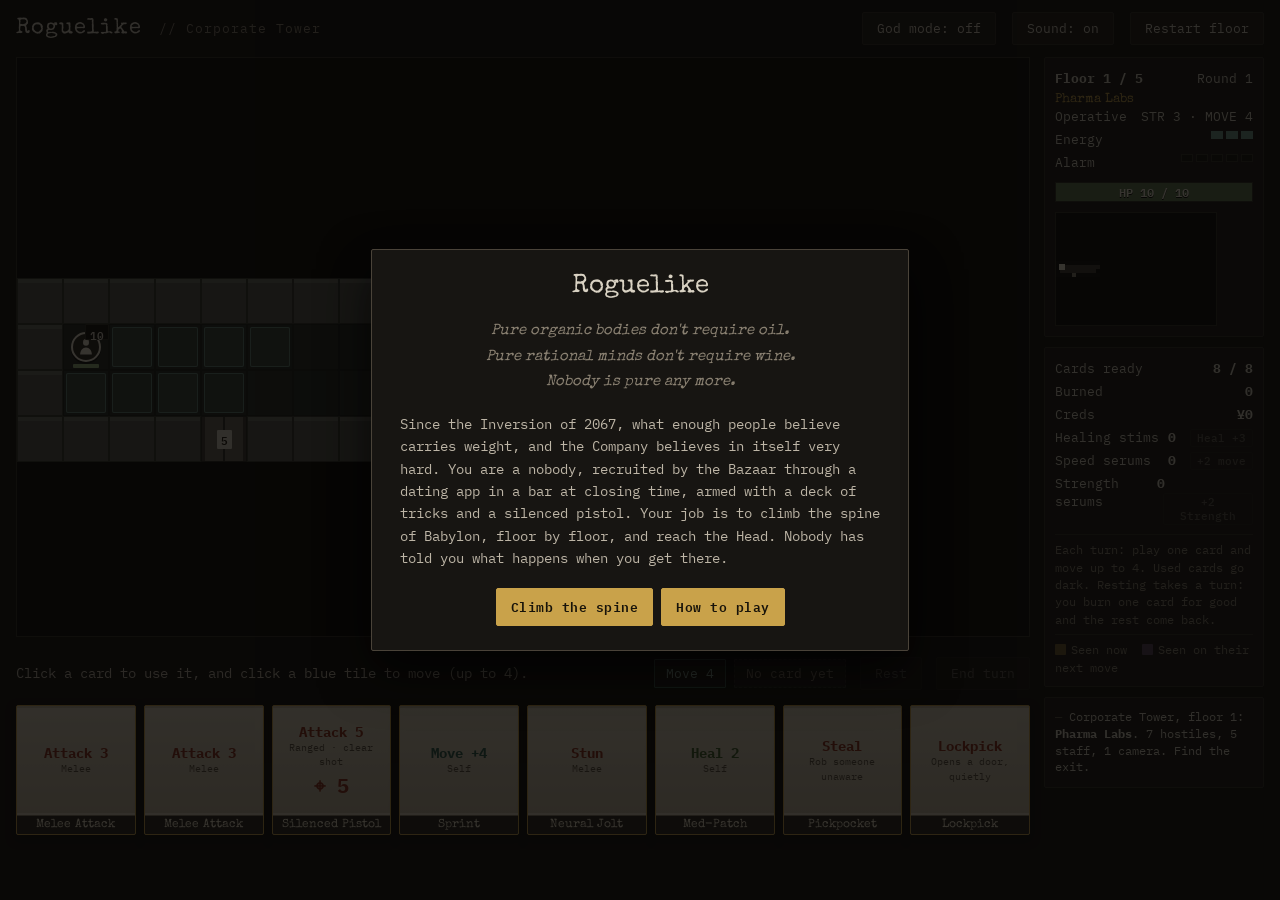
==== commit 4730e2c9: "Air ducts as their own layer; god mode gives infinite creds Co-Authored-By: Claude Opus 5.5 <noreply" ====
--- a/index.html
+++ b/index.html
@@ -14,7 +14,7 @@
   <header>
     <h1>Roguelike <span>// Corporate Tower</span></h1>
     <div class="spacer"></div>
-    <button data-act="god" title="Testing: walk any distance, rest any time without burning cards">God mode: off</button>
+    <button data-act="god" title="Testing: walk any distance, rest any time without burning cards, infinite creds">God mode: off</button>
     <button data-act="sound">Sound: on</button>
     <button data-act="restart">Restart floor</button>
   </header>
--- a/css/style.css
+++ b/css/style.css
@@ -393,3 +393,16 @@
 
 /* God mode is on: the header button says so in red. */
 body.god [data-act="god"] { background: var(--red); color: #fff; border-color: var(--red); }
+
+/* Air ducts: a layer above the floor. Inside, the building below goes dark and the tunnel is what you see. */
+#ducts { position: absolute; inset: 0; pointer-events: none; z-index: 1; display: none; }
+#board.in-duct #ducts { display: block; }
+#board.in-duct .tile:not(.duct-exit) { filter: brightness(.16) saturate(.2) !important; }
+#board.in-duct .puddle, #board.in-duct .corpse { opacity: .12; }
+.duct { position: absolute; width: var(--T); height: var(--T); box-sizing: border-box; visibility: hidden;
+  background: repeating-linear-gradient(90deg, #4a4e53 0 2px, #3a3d41 2px 9px); border: 0 solid #1b1c1e; filter: brightness(.45); }
+.duct.seen { visibility: visible; }
+.duct.vis { filter: none; }
+.duct.end { background: repeating-linear-gradient(0deg, #6a6e73 0 3px, #26282b 3px 7px); }
+.duct.reach::after { content: ''; position: absolute; inset: 5px; border: 2px solid var(--blue); border-radius: 2px; opacity: .85; }
+#board.in-duct .tile.duct-exit { box-shadow: inset 0 0 0 2px var(--blue) !important; }
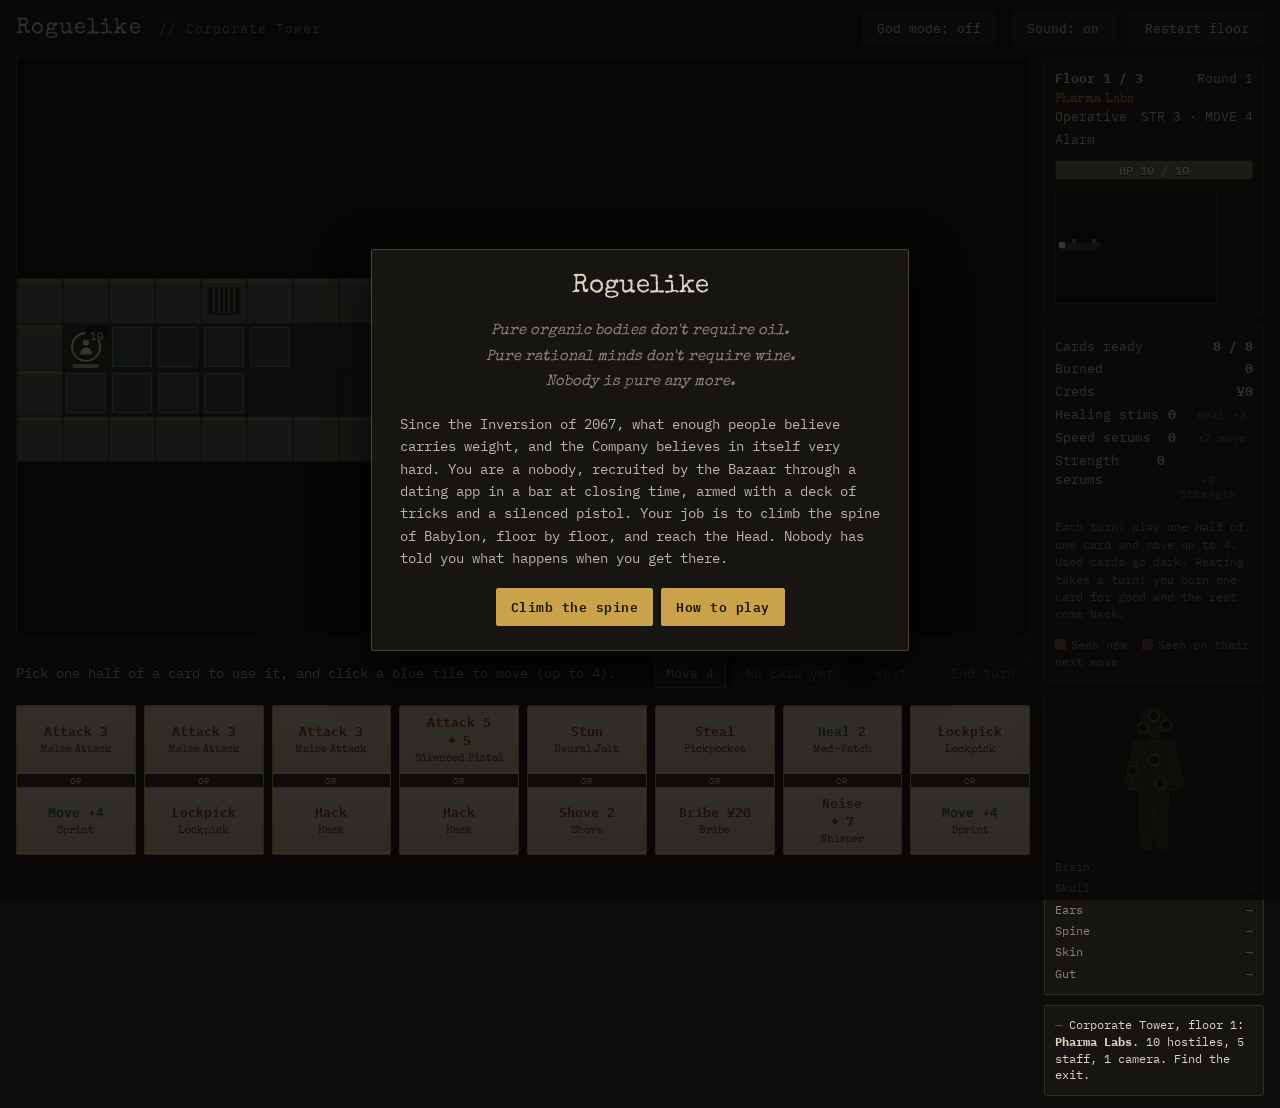
==== commit e2ec3816: "Two-halved cards, Hack and Bribe halves, no Energy, three floors, hover tooltips Co-Authored-By: Cla" ====
--- a/index.html
+++ b/index.html
@@ -28,6 +28,7 @@
   </div>
 </div>
 <div id="toast"></div>
+<div id="tip" hidden></div>
 <div id="modal" hidden></div>
 
 <script src="js/data.js"></script>
--- a/css/style.css
+++ b/css/style.css
@@ -406,3 +406,52 @@
 .duct.end { background: repeating-linear-gradient(0deg, #6a6e73 0 3px, #26282b 3px 7px); }
 .duct.reach::after { content: ''; position: absolute; inset: 5px; border: 2px solid var(--blue); border-radius: 2px; opacity: .85; }
 #board.in-duct .tile.duct-exit { box-shadow: inset 0 0 0 2px var(--blue) !important; }
+
+/* Your body: implant slots on a silhouette, with the list beside it. */
+.panel.body { display: flex; gap: 10px; align-items: flex-start; }
+.figure { width: 74px; flex: none; }
+.figure .sil > * { fill: #2a2620; stroke: #4a4339; stroke-width: 1; }
+.figure .spine { stroke: #4a4339; stroke-width: 2; stroke-dasharray: 2 2; }
+.figure .part circle { fill: #0e0d0b; stroke: #6a6258; stroke-width: 1.5; }
+.figure .part.full circle { fill: var(--gold); stroke: #f1ead9; }
+.figure .part.bad circle { stroke: var(--red); stroke-width: 2.5; }
+.panel.body .parts { flex: 1; min-width: 0; }
+.panel.body .row span { color: var(--muted); }
+.panel.body .row b.empty { color: #4a4339; font-weight: 400; }
+.panel.body .row b { text-align: right; }
+.panel.body { flex-direction: column; align-items: stretch; gap: 6px; }
+.panel.body .figure { width: 92px; margin: 0 auto; display: block; }
+.panel.body .row { font-size: 12px; gap: 8px; }
+.panel.body .row b { white-space: nowrap; overflow: hidden; text-overflow: ellipsis; }
+.panel.body .row b i { font-style: normal; margin-left: 4px; }
+.panel.body .row.defect { padding-top: 0; margin-top: -2px; }
+
+/* Two-halved cards: pick one half. The chosen half lights up, the other dims. */
+#hand { min-height: 176px; }
+#hand .card { height: 172px; }
+.card .half { position: relative; justify-content: center; gap: 1px; }
+.card .hname { font: 400 11px var(--type); color: #3a3226; margin-top: 3px; text-align: center; line-height: 1.1; }
+.card .or { text-align: center; font: 9px var(--mono); letter-spacing: 1px; color: #efe6cf; background: #2a251e; line-height: 13px; text-transform: uppercase; }
+#hand .card:not(.used) .half:hover { background: linear-gradient(#efe2bf, #d9c99f); }
+.card.sel .half { border-color: transparent; background: linear-gradient(#ddd4bf, #c6bba3); opacity: .45; }
+.card.sel .half.chosen { border-color: #a37d2c; background: linear-gradient(#ecd9a4, #d6bd7c); opacity: 1; }
+#hand.burning .card.sel .half { opacity: 1; }
+#hand .card .diag { margin-top: 2px; }
+.offers .card, .keep-grid .card, #modal .reward .card { height: 190px; }
+/* Hover info. */
+#tip { position: fixed; z-index: 45; max-width: 300px; pointer-events: none; background: #1d1a16; border: 1px solid #4a4339; color: var(--ink);
+  font: 12px/1.45 var(--mono); padding: 6px 9px; border-radius: 2px; box-shadow: 0 4px 14px rgba(0,0,0,.6); }
+#tip[hidden] { display: none; }
+#tip b { color: var(--gold); }
+/* Droid husks (the Foundry now builds droids too). */
+.tile.husk::before { content: ''; position: absolute; inset: 7px; border-radius: 40% 40% 20% 20%; background: linear-gradient(#5d6168, #33363b); box-shadow: inset 0 0 0 2px #6d7178, 0 2px 0 rgba(0,0,0,.5); }
+.tile.husk::after { content: ''; position: absolute; left: 50%; top: 40%; width: 8px; height: 3px; margin-left: -4px; border-radius: 1px; background: #8a3a2c; right: auto; bottom: auto; }
+.tile.husk { cursor: zoom-in; }
+/* In the hand, each half shows just its effect and its name; hover a half for the details. */
+#hand .card .sub, #hand .card .diag { display: none; }
+#hand .card .rangeicon { font-size: 13px; margin-top: 0; }
+#hand .card .half { padding: 3px 4px; }
+#hand .card .big { font-size: 13px; }
+#hand .card .hname { font-size: 11px; white-space: nowrap; overflow: hidden; text-overflow: ellipsis; max-width: 100%; }
+#hand .card { height: 150px; }
+#hand { min-height: 154px; }
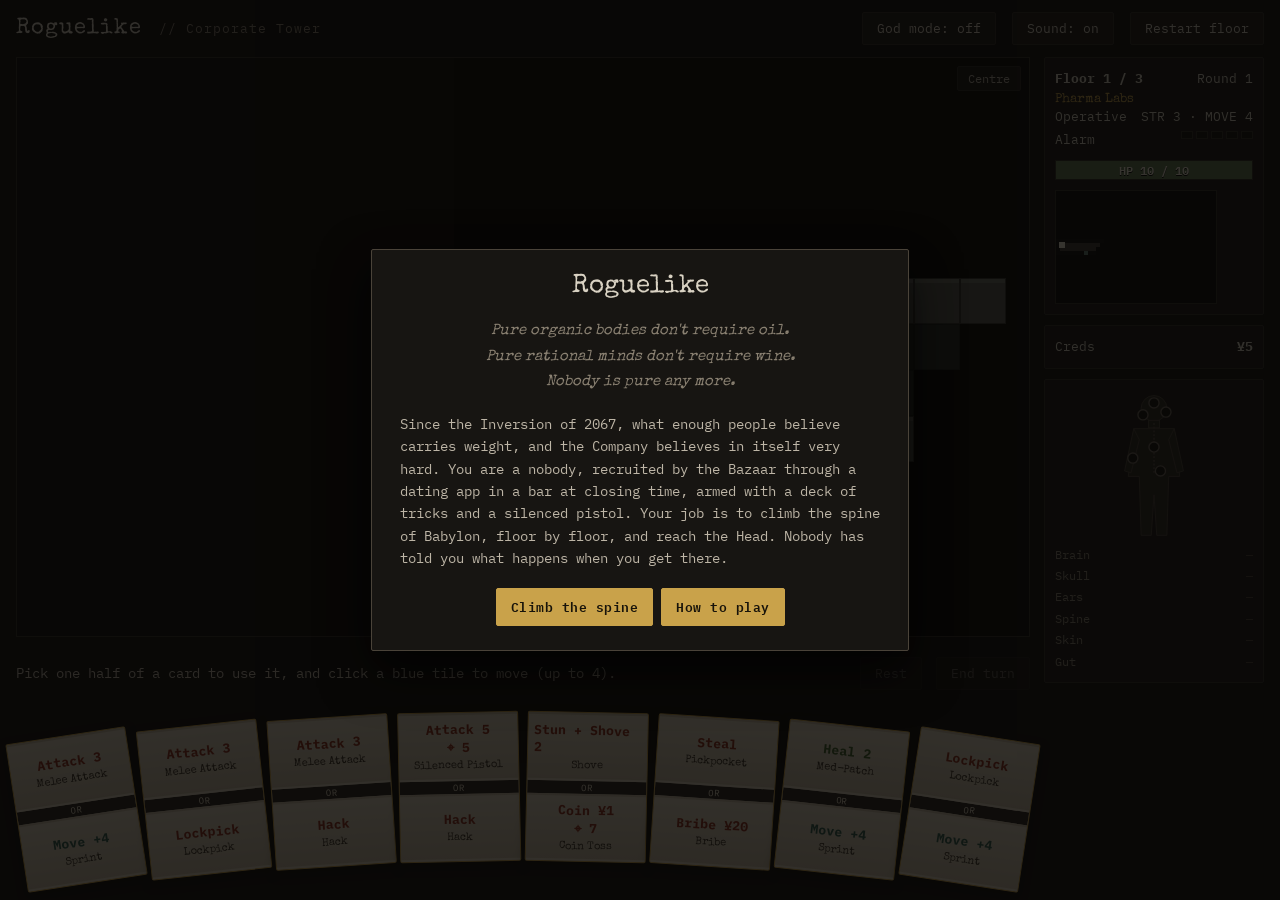
==== commit d21aa947: "UI cleanup and a draggable free camera Co-Authored-By: Claude Opus 5.5 <noreply@anthropic.com>" ====
--- a/index.html
+++ b/index.html
@@ -20,7 +20,7 @@
   </header>
   <div id="layout">
     <main id="main">
-      <div id="viewport"><div id="board"></div></div>
+      <div id="viewport"><div id="board"></div><button id="center" data-act="center" title="Centre the view on you (C)">Centre</button></div>
       <div id="bar"></div>
       <div id="hand"></div>
     </main>
--- a/css/style.css
+++ b/css/style.css
@@ -455,3 +455,19 @@
 #hand .card .hname { font-size: 11px; white-space: nowrap; overflow: hidden; text-overflow: ellipsis; max-width: 100%; }
 #hand .card { height: 150px; }
 #hand { min-height: 154px; }
+
+/* The hand as a fan of cards. Hovering lifts a card; the one being played stays raised. */
+#hand { align-items: flex-end; gap: 2px; padding: 6px 4px 10px; }
+#hand .card { transform-origin: 50% 120%; transform: translateY(var(--drop, 0)) rotate(var(--rot, 0deg)); }
+#hand .card:not(.used):hover, #hand .card.sel { transform: translateY(calc(var(--drop, 0px) - 12px)) rotate(var(--rot, 0deg)); z-index: 2; }
+#hand.done .card:hover, #hand .card.used:hover { transform: translateY(var(--drop, 0)) rotate(var(--rot, 0deg)); }
+/* Used cards are dark; once this turn's card is played, the rest fade lightly: time to end the turn. */
+#hand.done .card:not(.used) { opacity: .7; filter: saturate(.6); }
+#hand.done .card.used { opacity: 1; }
+
+/* Dragging the map. */
+#viewport { cursor: grab; }
+#board.dragging { transition: none; cursor: grabbing; }
+#center { position: absolute; right: 8px; top: 8px; z-index: 5; padding: 4px 10px; font-size: 12px; opacity: .8; }
+#center:hover { opacity: 1; }
+#hand { padding-left: 16px; padding-right: 16px; }
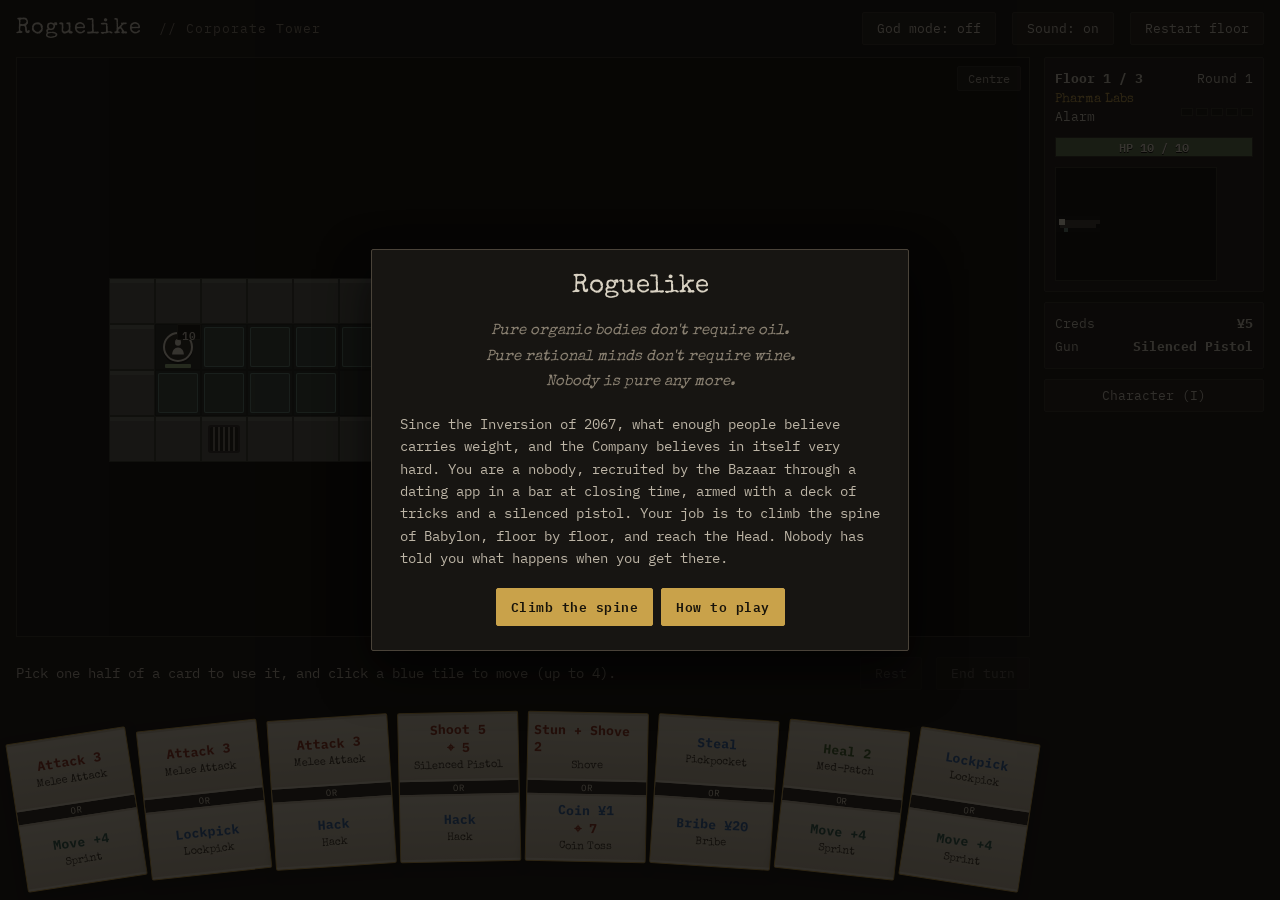
==== commit f085c25d: "Pickup feed, vending readout, glowing new cards; Ascend floor in god mode Co-Authored-By: Claude Opu" ====
--- a/index.html
+++ b/index.html
@@ -15,12 +15,13 @@
     <h1>Roguelike <span>// Corporate Tower</span></h1>
     <div class="spacer"></div>
     <button data-act="god" title="Testing: walk any distance, rest any time without burning cards, infinite creds">God mode: off</button>
+    <button data-act="ascend" title="God mode: skip to the lift">Ascend floor</button>
     <button data-act="sound">Sound: on</button>
     <button data-act="restart">Restart floor</button>
   </header>
   <div id="layout">
     <main id="main">
-      <div id="viewport"><div id="board"></div><button id="center" data-act="center" title="Centre the view on you (C)">Centre</button></div>
+      <div id="viewport"><div id="board"></div><button id="center" data-act="center" title="Centre the view on you (C)">Centre</button><div id="feed"></div></div>
       <div id="bar"></div>
       <div id="hand"></div>
     </main>
--- a/css/style.css
+++ b/css/style.css
@@ -363,7 +363,8 @@
 .unit.civilian .token { transform: scale(.82); filter: saturate(.6); }
 
 /* Backrooms: damp yellow carpet under a buzzing light. */
-.tile.floor.backroom { background: repeating-linear-gradient(45deg, #4a4328 0 3px, #463f25 3px 6px) !important; box-shadow: inset 0 0 0 1px #3a3420 !important; }
+/* Oil storage: a steel grating floor (the oil itself is drawn as puddles on top). */
+.tile.floor.oilroom { background: repeating-linear-gradient(90deg, #2b2d2f 0 2px, #1c1d1f 2px 7px), #1c1d1f !important; box-shadow: inset 0 0 0 1px #141516 !important; }
 /* A sniper's line of fire. */
 .tile.aim::after { content: ''; position: absolute; inset: 0; background: repeating-linear-gradient(-45deg, rgba(181,80,58,.45) 0 4px, transparent 4px 9px); box-shadow: inset 0 0 0 1px rgba(181,80,58,.7); pointer-events: none; }
 .howto p { text-align: left; line-height: 1.55; }
@@ -463,7 +464,7 @@
 #hand.done .card:hover, #hand .card.used:hover { transform: translateY(var(--drop, 0)) rotate(var(--rot, 0deg)); }
 /* Used cards are dark; once this turn's card is played, the rest fade lightly: time to end the turn. */
 #hand.done .card:not(.used) { opacity: .7; filter: saturate(.6); }
-#hand.done .card.used { opacity: 1; }
+#hand.done .card.used { opacity: 1; filter: brightness(.45) grayscale(.7); }
 
 /* Dragging the map. */
 #viewport { cursor: grab; }
@@ -471,3 +472,82 @@
 #center { position: absolute; right: 8px; top: 8px; z-index: 5; padding: 4px 10px; font-size: 12px; opacity: .8; }
 #center:hover { opacity: 1; }
 #hand { padding-left: 16px; padding-right: 16px; }
+.panel.body .row.stats { font-size: 13px; border-bottom: 1px solid var(--line); padding-bottom: 6px; margin-bottom: 2px; } .panel.body .row.stats span { color: var(--muted); } .panel.body .row.stats b { color: var(--ink); }
+
+/* A gun lying on the floor. */
+.tile.drop-gun span { width: 20px; height: 8px; border-radius: 1px 3px 3px 1px; background: #77756c; box-shadow: inset 0 0 0 2px #2e2d29, -3px 5px 0 -1px #4a4842, 0 1px 0 rgba(0,0,0,.6); }
+
+/* Open doors: a frame on both sides with the door swung back against one of them (drawn as the tile's background,
+   so the move and vision highlights still show on top). */
+#board .tile.opendoor { background: linear-gradient(90deg, #3a3631 0 4px, transparent 4px calc(100% - 4px), #3a3631 calc(100% - 4px)),
+  linear-gradient(#6a645a, #6a645a) 5px 5px / 5px 60% no-repeat, #24221e; }
+#board .tile.opendoor.ns { background: linear-gradient(180deg, #3a3631 0 4px, transparent 4px calc(100% - 4px), #3a3631 calc(100% - 4px)),
+  linear-gradient(#6a645a, #6a645a) 5px 5px / 60% 5px no-repeat, #24221e; }
+
+/* A gun's pattern (Scattergun, Rail Gun) stays on the card in the hand, small. */
+#hand .card .diag.gun { display: grid; grid-template-columns: repeat(5, 5px); gap: 1px; margin-top: 2px; }
+#hand .card .diag.gun i { width: 5px; height: 5px; }
+
+/* The character screen. */
+.sheet-btn { width: 100%; margin-bottom: 10px; }
+#modal .box.sheet-box { max-width: min(1080px, calc(100vw - 32px)); max-height: calc(100vh - 40px); overflow-y: auto; text-align: left; }
+.sheet { display: grid; grid-template-columns: repeat(3, 1fr); gap: 14px 18px; margin-bottom: 14px; }
+.sheet section { min-width: 0; }
+.sheet-stats { grid-column: 1 / -1; display: flex; flex-wrap: wrap; gap: 8px 22px; border-bottom: 1px solid var(--line); padding-bottom: 10px; }
+.sheet-stats .stat span { color: var(--muted); margin-right: 6px; }
+.sheet h3.sec { font: 600 11px var(--mono); letter-spacing: 1px; text-transform: uppercase; color: var(--gold); margin: 0 0 6px; }
+.sheet h3.sec:not(:first-child) { margin-top: 12px; }
+.sheet-card { background: #1d1a16; border: 1px solid var(--line); padding: 10px 12px; }
+.sheet-card h3 { margin: 0 0 4px; font: 400 18px var(--type); }
+.sheet-card p { margin: 0 0 8px !important; font-size: 12px; color: #bdb5a6; }
+.sheet .small { font-size: 11px !important; color: var(--muted) !important; }
+.gun-stats .row span { color: var(--muted); }
+.sheet .diag { margin: 6px 0 8px; }
+.sheet .diag i { background: rgba(217,210,195,.1); }
+.sheet .diag i.me { background: var(--ink); }
+.sheet .diag i.hit { background: var(--red); }
+.sheet-body .panel.body { background: none; border: 0; padding: 0; }
+.sheet-body .panel.body .parts, .sheet-body .panel.body .row.stats { display: none; }
+.sheet-body .figure { width: 120px; margin: 0 auto 6px; display: block; }
+.part-row { display: grid; grid-template-columns: 74px 1fr; gap: 8px; font-size: 12px; padding: 3px 0; border-bottom: 1px solid #24211d; color: #cfc6b4; }
+.part-row b { color: var(--ink); font-weight: 600; }
+.part-row.empty b { color: var(--muted); font-weight: 400; }
+.sheet .muted { color: #5a5348; }
+.sheet-deck { grid-column: 1 / -1; }
+.deck-grid { display: flex; flex-wrap: wrap; gap: 8px; }
+.deck-grid .card { width: 112px; height: 150px; cursor: default; }
+.deck-grid .card:hover { transform: none; }
+.deck-grid .card .sub, .deck-grid .card .diag { display: none; }
+.deck-grid .card .big { font-size: 13px; }
+@media (max-width: 860px) { .sheet { grid-template-columns: 1fr; } }
+.puddle.full::before { inset: 0; border-radius: 0; opacity: .9; }
+/* HP left on something you've started to break. */
+.tile .hp-tag { position: absolute; left: 50%; top: 50%; transform: translate(-50%, -50%); z-index: 2; font: 600 11px var(--mono); color: #17130a; background: var(--ink); padding: 0 4px; border-radius: 1px; pointer-events: none; }
+.tile.unseen .hp-tag { visibility: hidden; }
+/* Hacking targets are blue (attacks stay red, moving stays verdigris). */
+.tile.range-hack::after { background: rgba(80,140,220,.12); }
+.tile.target-hack { cursor: crosshair; }
+.tile.target-hack::after { background: rgba(80,140,220,.32); box-shadow: inset 0 0 0 2px #5b8fd6; }
+.big.hack { color: #2f5f9e; }
+
+/* Hacking: a blue flash on whatever you got into. Hijacked machines wear a blue ring. */
+.float.hack { color: #7fb2f0; }
+.intent .hackt { color: #7fb2f0; font-weight: 600; }
+.unit.ally .token { border-color: #5b8fd6; box-shadow: 0 0 0 2px rgba(91,143,214,.45), 0 2px 0 rgba(0,0,0,.6); }
+@keyframes glitch { 0% { filter: none; transform: translate(0, 0); } 20% { filter: hue-rotate(180deg) brightness(1.6); transform: translate(-2px, 1px); }
+  40% { filter: none; transform: translate(2px, -1px); } 60% { filter: hue-rotate(90deg) brightness(1.4) contrast(1.5); transform: translate(-1px, 0); } 100% { filter: none; transform: translate(0, 0); } }
+.glitch { animation: glitch .6s steps(6) 1; }
+/* Text on documents takes the document's ink, not the modal's light grey (dark ink on paper, green on screens). */
+#modal .doc p { color: inherit; margin: 8px 0 0; }
+/* Ascend floor only shows in god mode. */
+[data-act="ascend"] { display: none; }
+body.god [data-act="ascend"] { display: inline-block; background: #3a2420; border-color: var(--red); }
+
+/* What you just got: a short stack at the bottom-left of the map. */
+#feed { position: absolute; left: 10px; bottom: 10px; z-index: 6; display: flex; flex-direction: column; gap: 4px; pointer-events: none; max-width: min(460px, 70%); }
+#feed div { background: rgba(23,21,18,.92); border: 1px solid #4a4339; border-left: 3px solid var(--gold); padding: 5px 9px; font: 12px/1.35 var(--mono); color: var(--ink); transition: opacity .6s; }
+#feed div b { color: var(--gold); }
+#feed div.gone { opacity: 0; }
+.shop-got { color: var(--gold) !important; font-weight: 600; }
+/* A card you just got glows until you use it. */
+#hand .card.fresh:not(.used) { box-shadow: 0 0 0 2px var(--gold), 0 0 14px rgba(201,162,74,.6), 0 4px 10px rgba(0,0,0,.5); }
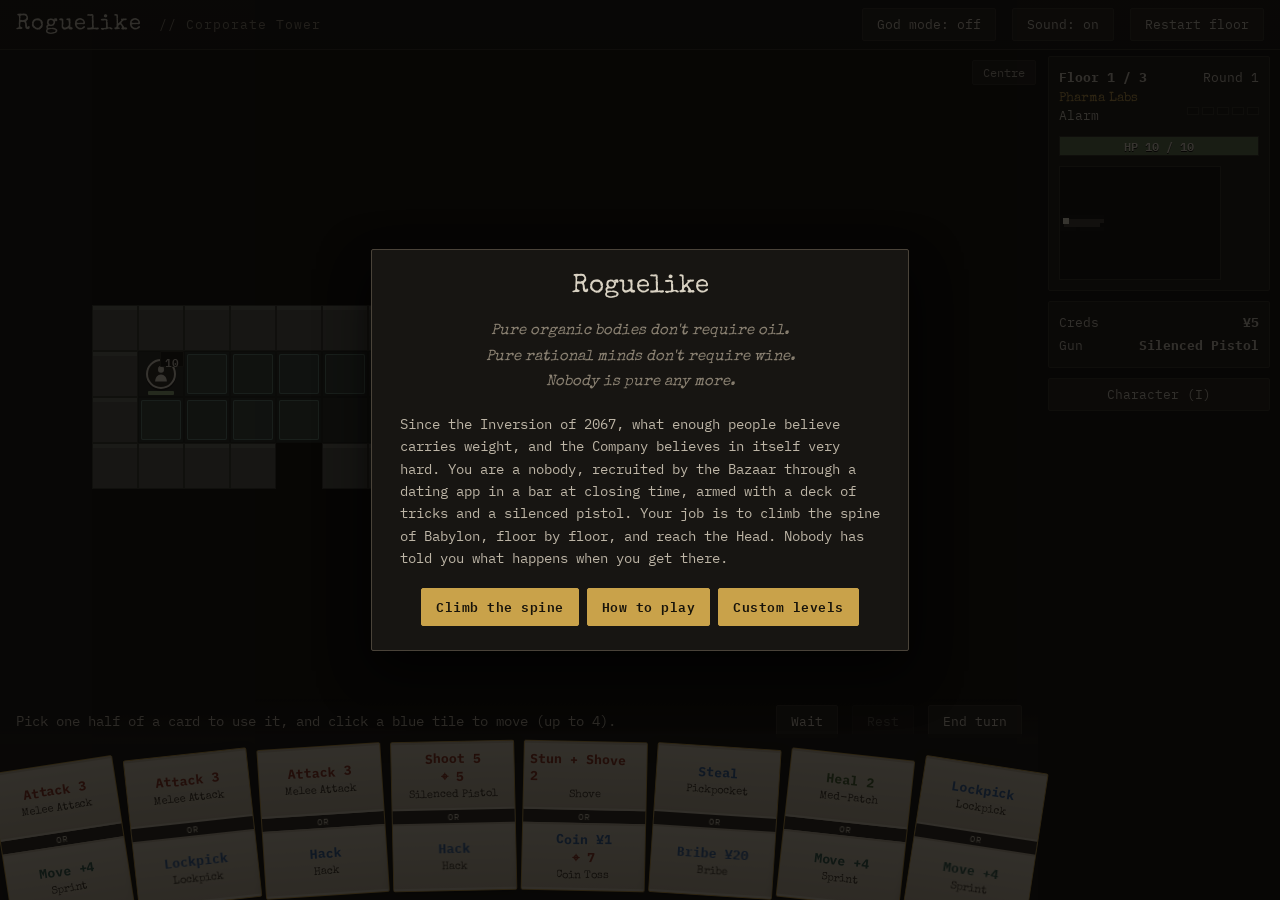
==== commit ca389f8b: "Level editor and custom levels Co-Authored-By: Claude Opus 5.5 <noreply@anthropic.com>" ====
--- a/index.html
+++ b/index.html
@@ -36,6 +36,7 @@
 <script src="js/content.js"></script>
 <script src="js/content-lore.js"></script>
 <script src="js/gen.js"></script>
+<script src="js/levels.js"></script>
 <script src="js/sound.js"></script>
 <script src="js/game.js"></script>
 </body>
--- a/css/style.css
+++ b/css/style.css
@@ -281,9 +281,9 @@
 .unit.camera .token { border-radius: 4px; transform: scale(0.72); background: #1a1916; }
 .unit.camera .token b { font-size: 15px; }
 .intent .sus { color: var(--gold); font-style: italic; }
-.alarm { display: inline-flex; gap: 3px; }
-.alarm i { width: 12px; height: 8px; background: #0e0d0b; border: 1px solid var(--line); }
-.alarm i.on { background: var(--red, #b5563a); border-color: var(--red, #b5563a); }
+span.alarm { display: inline-flex; gap: 3px; }
+span.alarm i { width: 12px; height: 8px; background: #0e0d0b; border: 1px solid var(--line); }
+span.alarm i.on { background: var(--red, #b5563a); border-color: var(--red, #b5563a); }
 
 /* ---------- Floor 4: Meatology. Candlelit, wet. Floor 5: the Head. Cold server halls, old stone underneath. ---------- */
 .theme-flesh .floor { background: radial-gradient(circle at 30% 60%, #2a1614 0 12%, transparent 13%), #211715; box-shadow: inset 0 0 0 1px #1a1110; }
@@ -551,3 +551,40 @@
 .shop-got { color: var(--gold) !important; font-weight: 600; }
 /* A card you just got glows until you use it. */
 #hand .card.fresh:not(.used) { box-shadow: 0 0 0 2px var(--gold), 0 0 14px rgba(201,162,74,.6), 0 4px 10px rgba(0,0,0,.5); }
+
+/* ---------- Full-window map ----------
+   The map is the whole window; the UI floats over it. */
+body { overflow: hidden; }
+#app { max-width: none; padding: 0; margin: 0; }
+#layout { display: block; }
+#viewport { position: fixed; inset: 0; width: auto; height: auto; border: 0; z-index: 0; }
+header { position: fixed; top: 0; left: 0; right: 0; z-index: 10; margin: 0; padding: 8px 16px; align-items: center;
+  background: linear-gradient(rgba(14,13,11,.96), rgba(14,13,11,.8)); border-bottom: 1px solid var(--line); }
+#side { position: fixed; top: 56px; right: 10px; width: 222px; max-height: calc(100vh - 66px); overflow-y: auto; z-index: 10; }
+#side .panel { background: rgba(23,21,18,.94); }
+#bar { position: fixed; left: 0; right: 242px; bottom: 156px; z-index: 10; margin: 0; padding: 6px 16px; pointer-events: none;
+  background: linear-gradient(transparent, rgba(14,13,11,.85)); }
+#bar > * { pointer-events: auto; }
+#hand { position: fixed; left: 0; right: 242px; bottom: 0; z-index: 10; pointer-events: none; background: rgba(14,13,11,.85); }
+#hand .card { pointer-events: auto; }
+#hand.locked .card { pointer-events: none; }
+#center { top: 60px; right: 244px; }
+#feed { bottom: 220px; left: 12px; }
+
+/* Alarm buttons: a red panel on the wall. Cut ones go dark. The one a clerk is running for pulses. */
+.tile.alarm::before { content: ''; position: absolute; inset: 10px 12px; border-radius: 2px; background: #3a2420; box-shadow: inset 0 0 0 2px #6a3a30, 0 2px 0 rgba(0,0,0,.5); }
+.tile.alarm::after { content: ''; position: absolute; left: 50%; top: 50%; width: 10px; height: 10px; margin: -5px 0 0 -5px; border-radius: 50%; background: #c0392b; box-shadow: 0 0 6px rgba(192,57,43,.7); right: auto; bottom: auto; }
+.tile.alarm.cut::after { background: #3a3631; box-shadow: none; }
+.tile.alarm { cursor: pointer; }
+.tile.alarm-target { box-shadow: inset 0 0 0 3px var(--red) !important; animation: alarm-pulse .8s ease-in-out infinite alternate; }
+@keyframes alarm-pulse { from { filter: brightness(1); } to { filter: brightness(1.6); } }
+
+/* Custom levels (title screen) */
+#modal .levels { text-align: left; margin: 0 0 18px; }
+#modal .level-row { display: flex; align-items: center; gap: 12px; padding: 8px 0; border-bottom: 1px solid var(--line); }
+#modal .level-row > div { flex: 1; }
+#modal .level-row span { display: block; color: var(--muted); font-size: 12px; }
+#modal .level-paste { display: flex; gap: 8px; margin-top: 14px; }
+#modal .level-paste input { flex: 1; font: 13px var(--mono); background: #0f0e0c; color: var(--ink); border: 1px solid var(--line); padding: 7px 10px; }
+#modal .levels .muted { color: var(--muted); }
+#modal .levels .err { color: var(--red); margin: 10px 0 0; }
